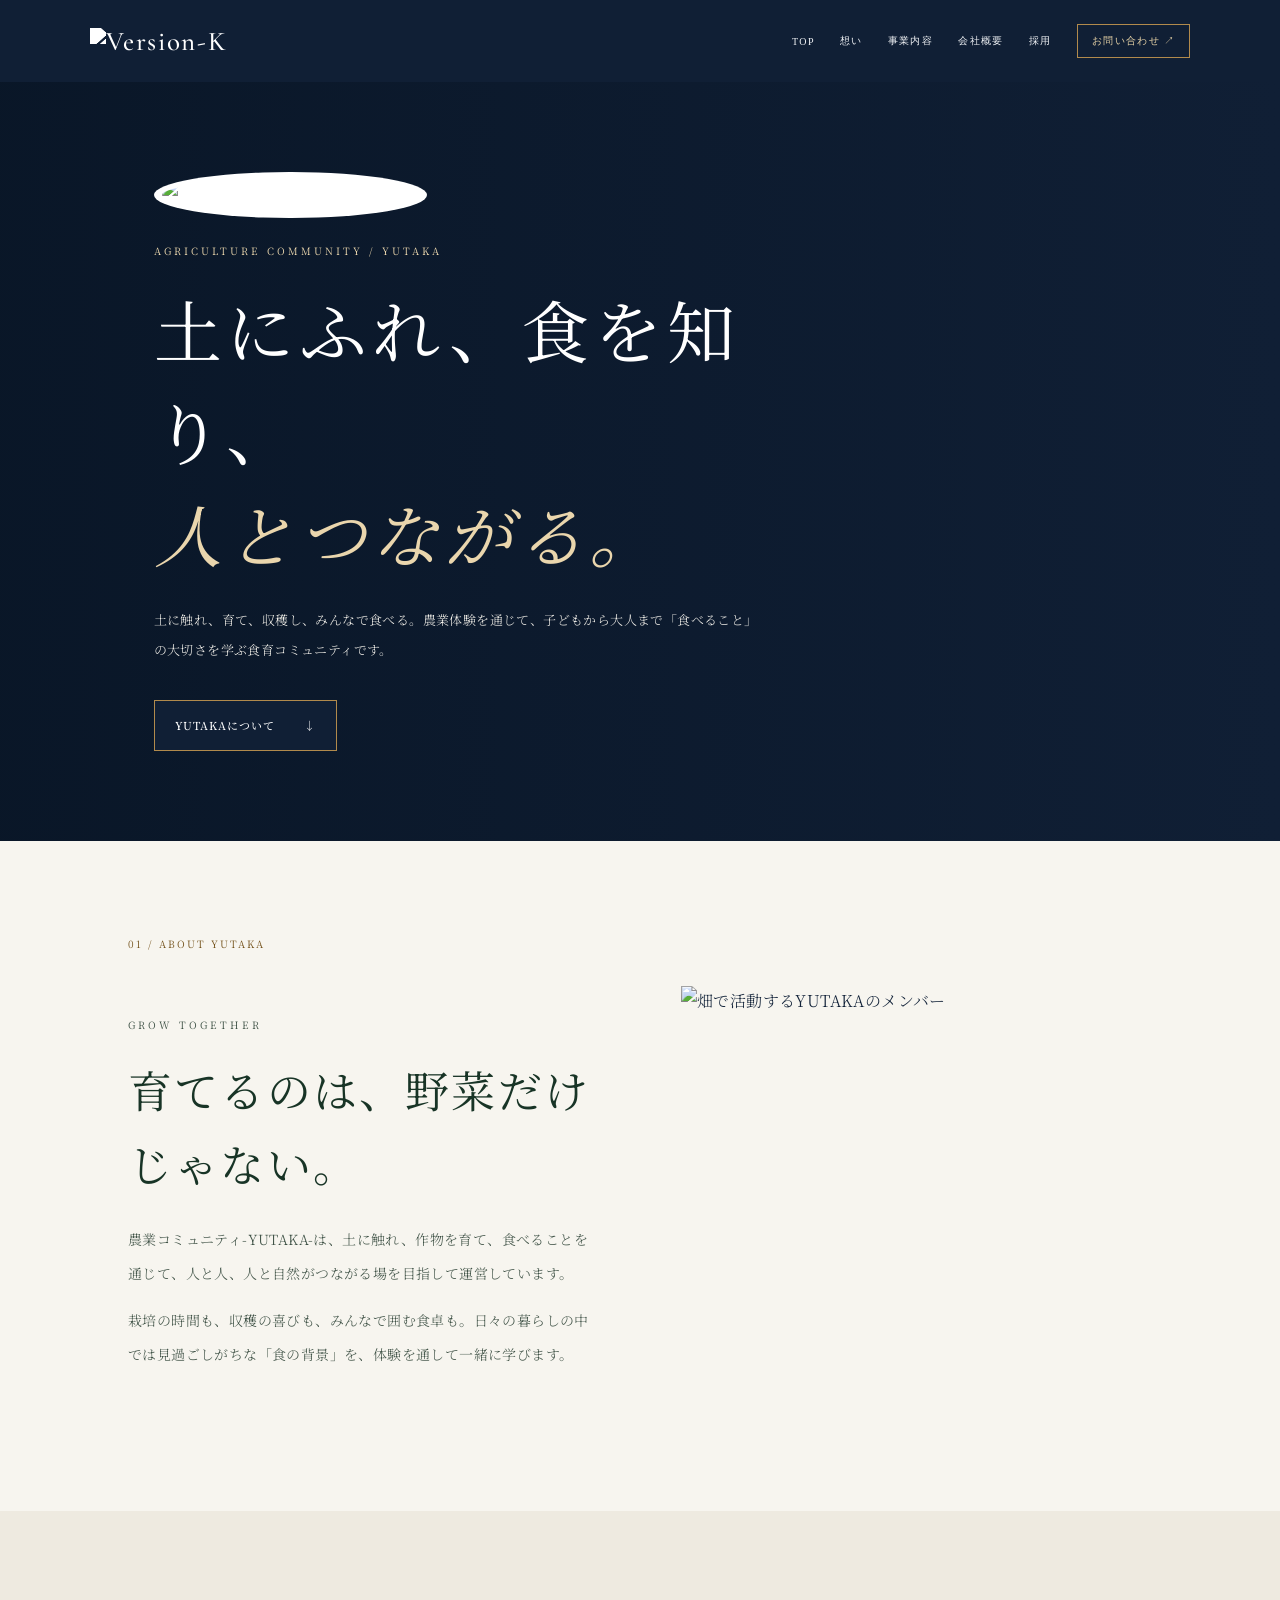
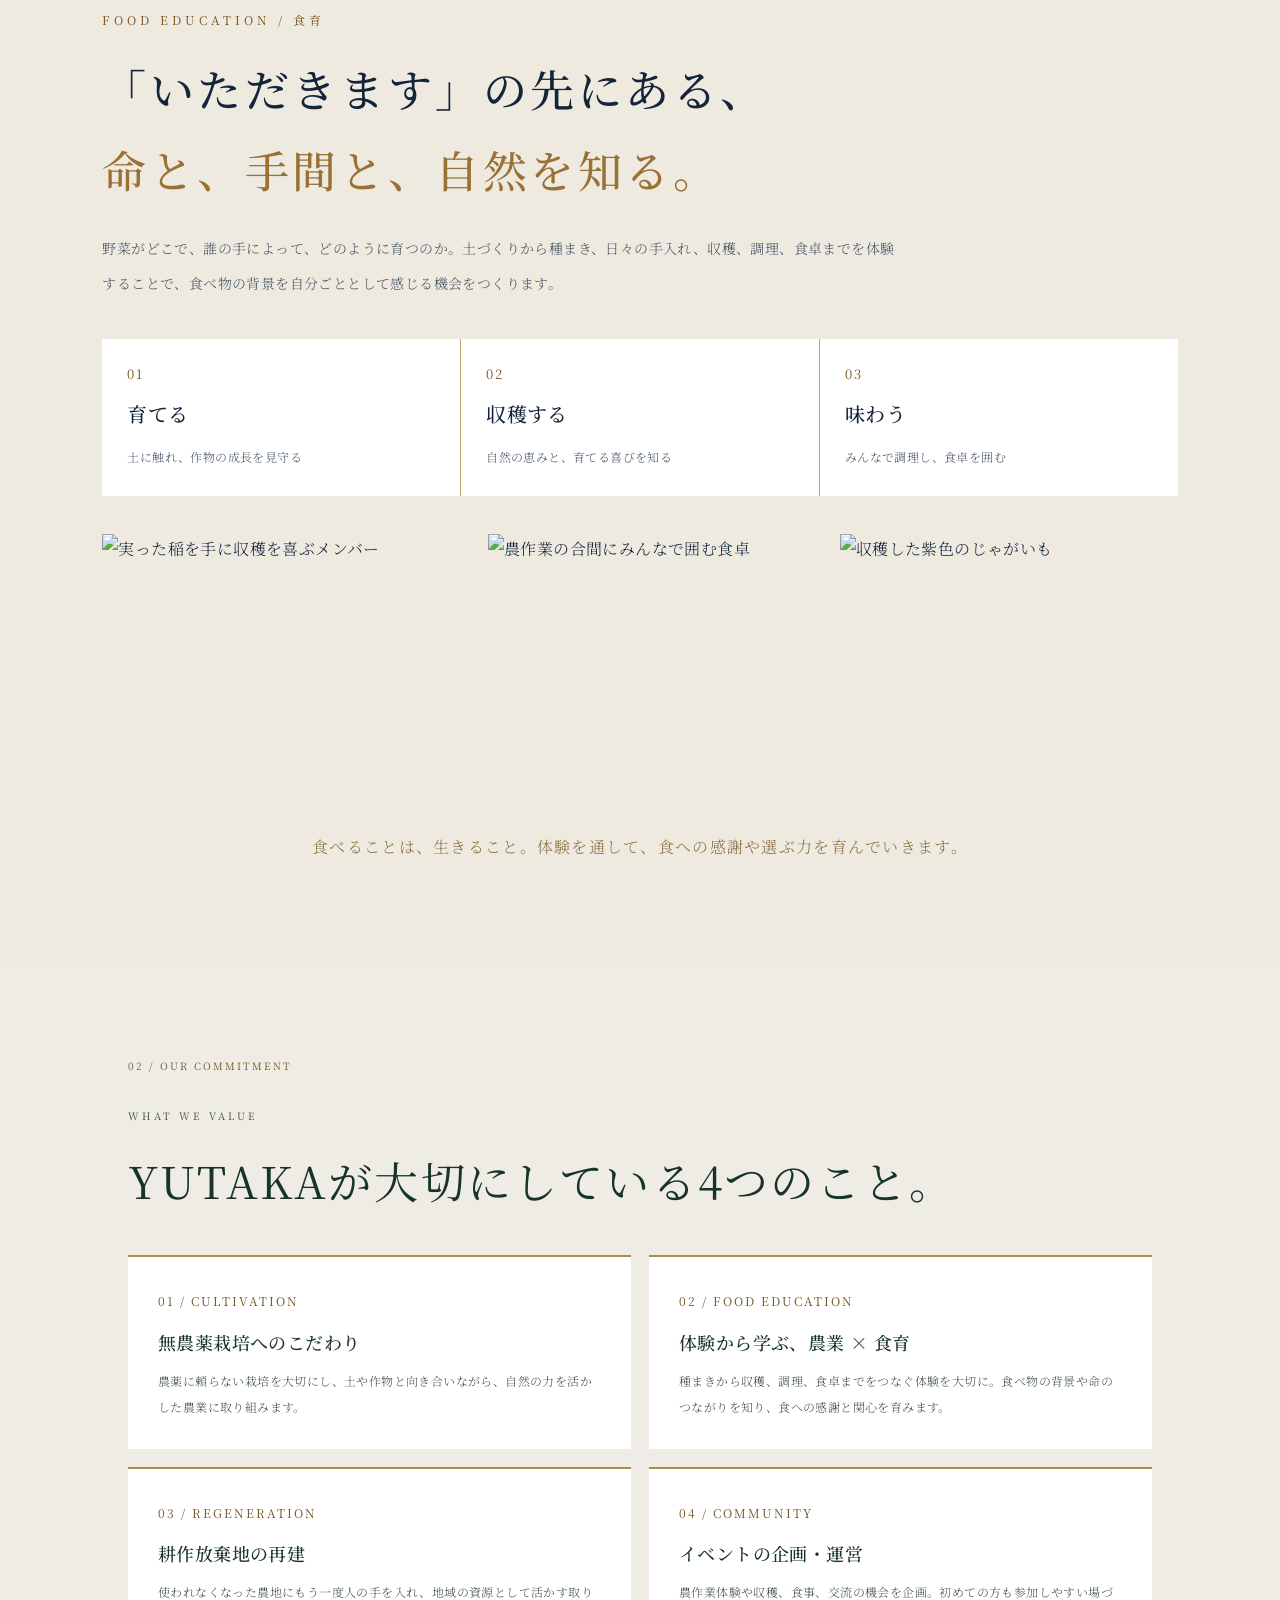
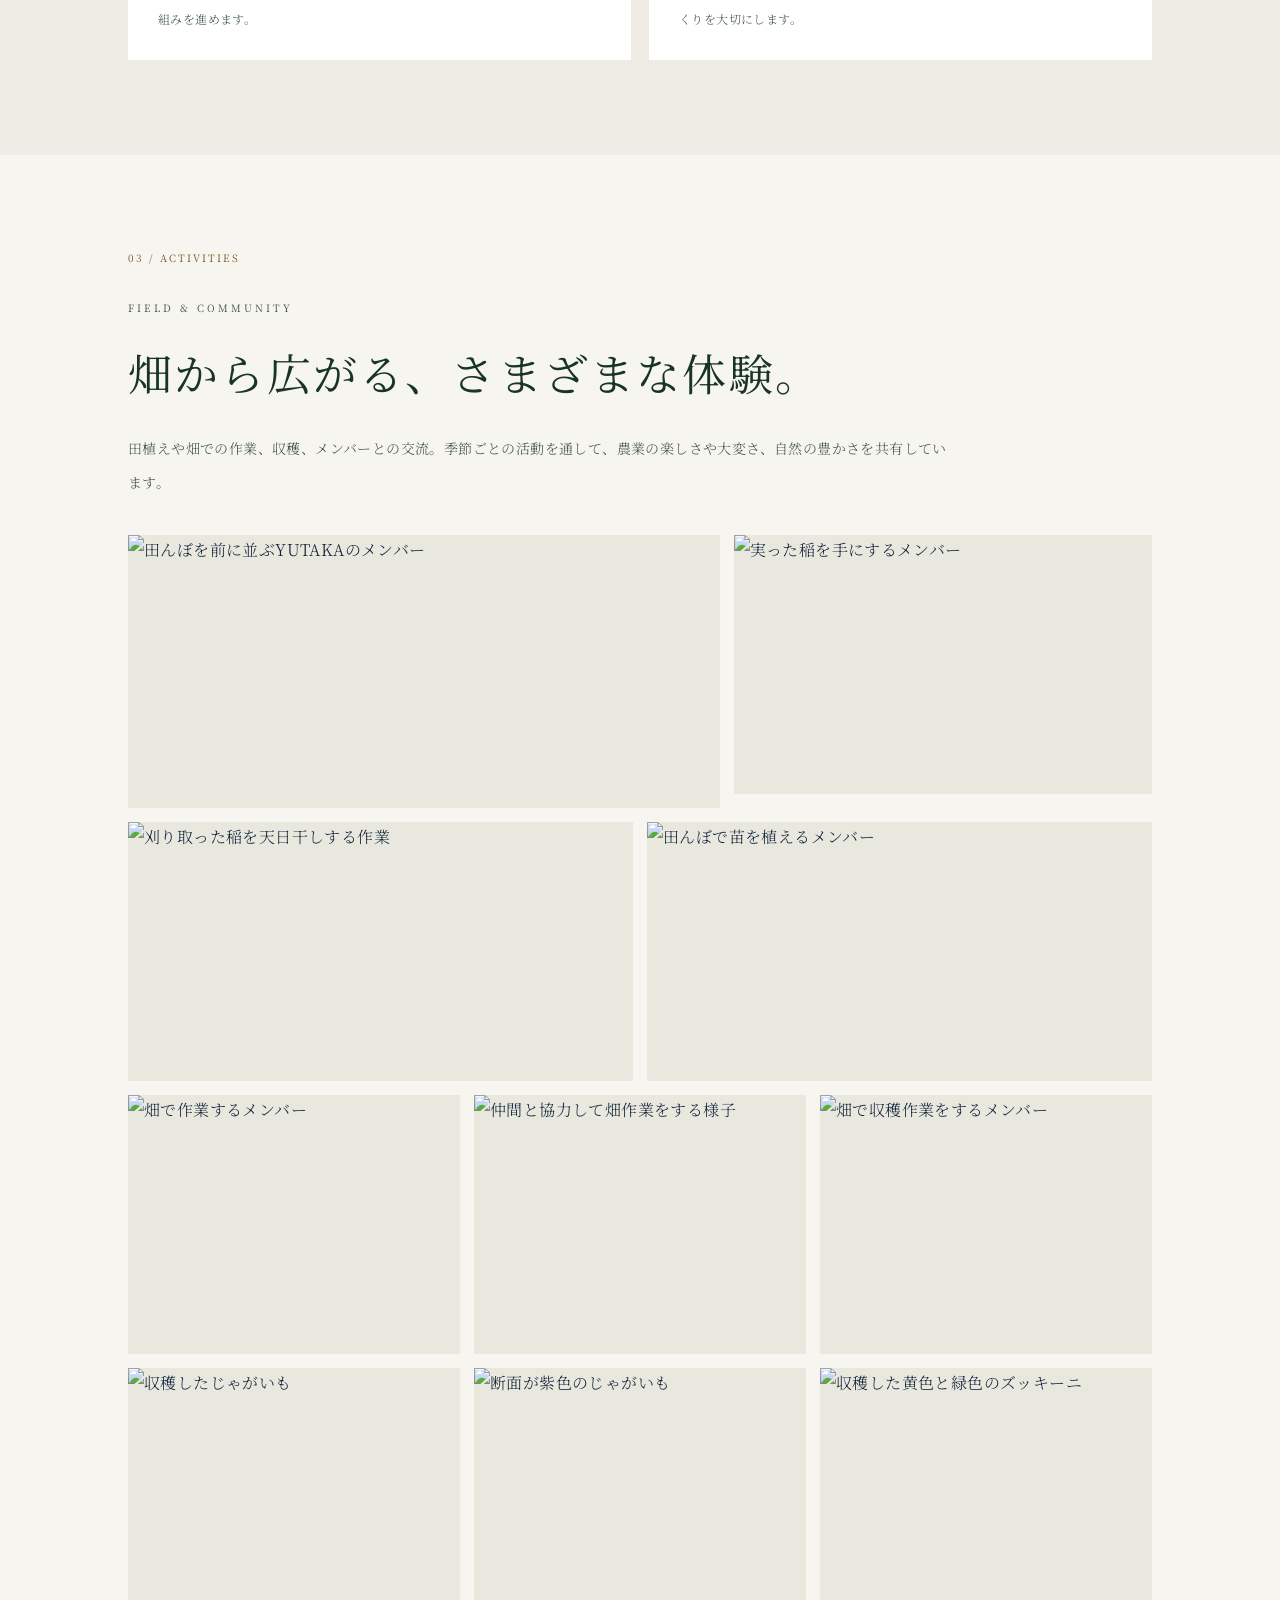
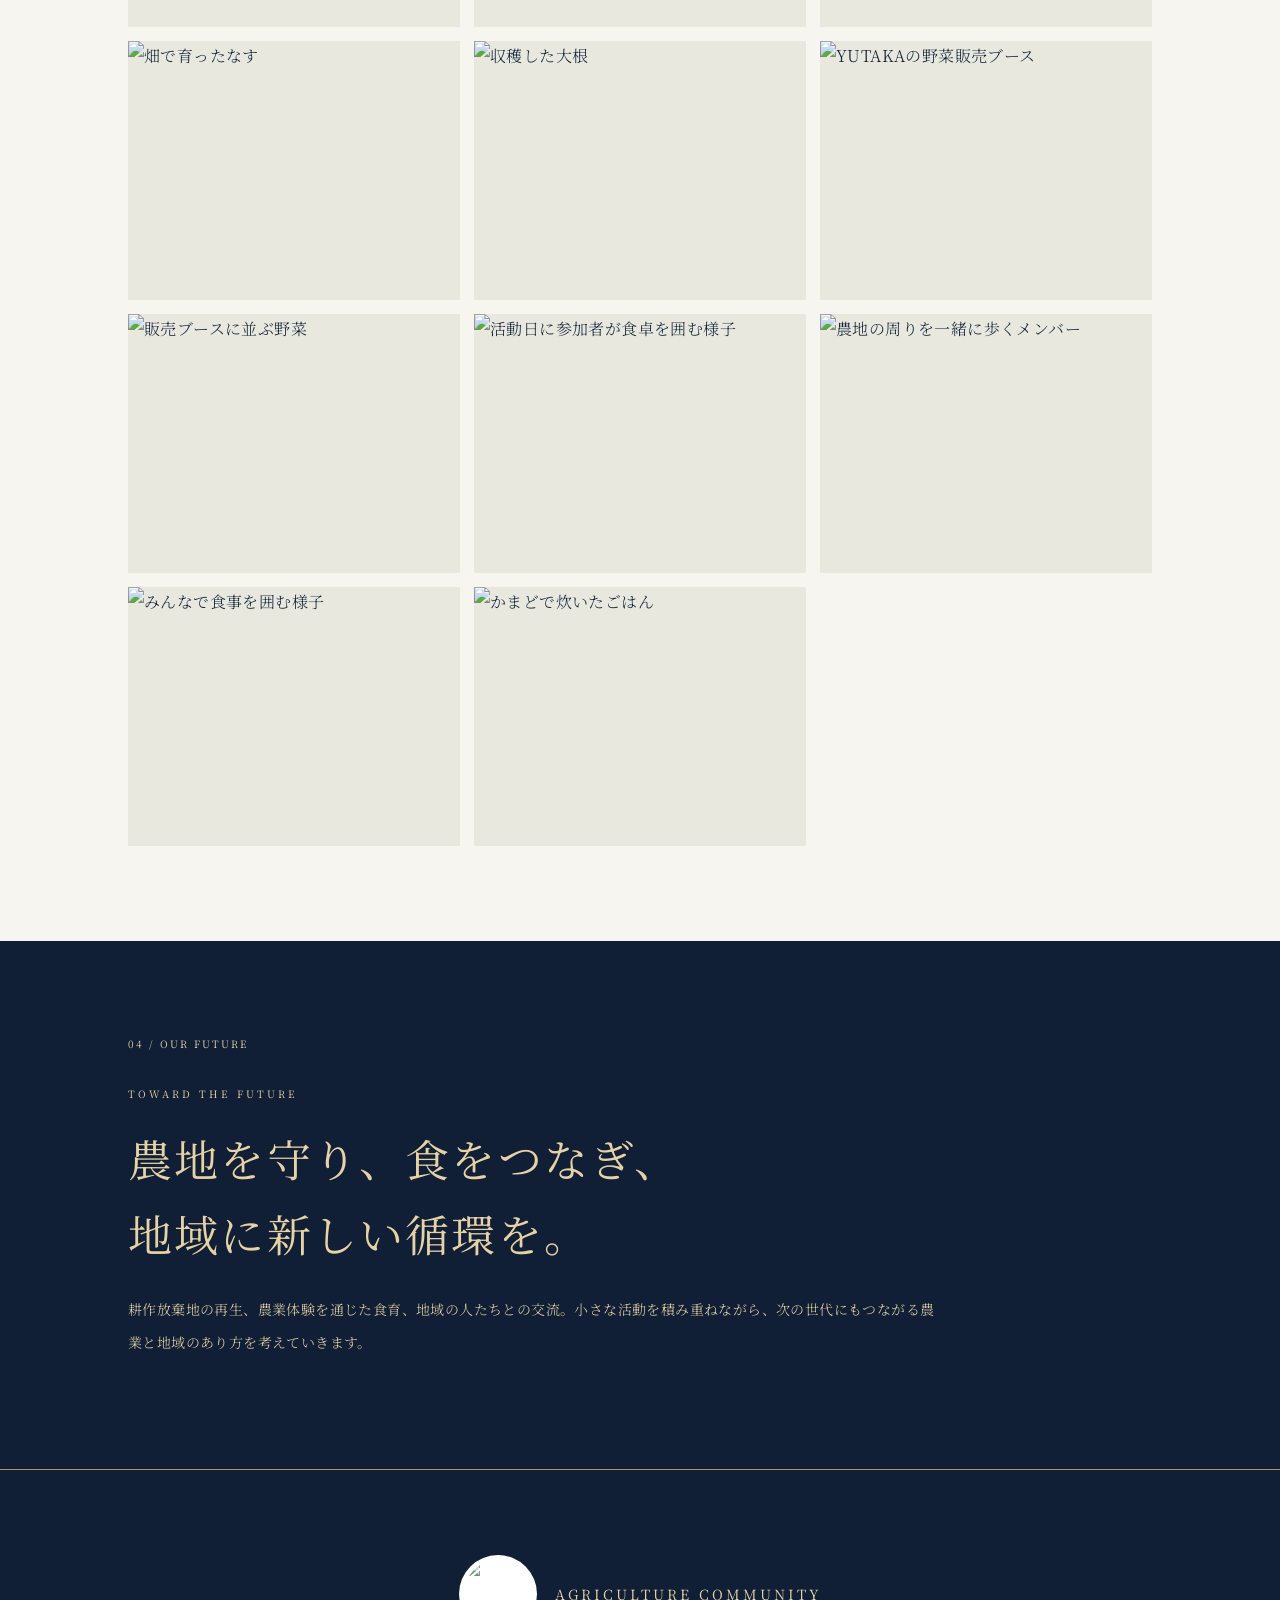
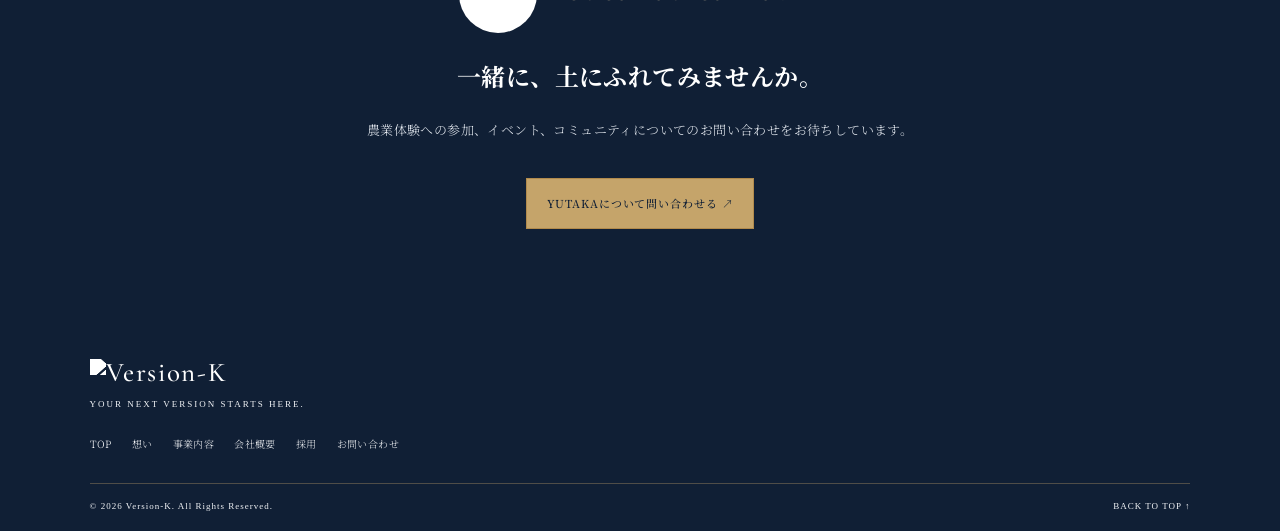
==== agriculture.html @ 2d613522 "Add files via upload" ====
<!doctype html>
<html lang="ja">
<head>
<meta charset="utf-8">
<meta name="viewport" content="width=device-width,initial-scale=1">
<meta name="description" content="農業コミュニティ-YUTAKA-。無農薬栽培を大切に、農業×食育、耕作放棄地の再建、体験・交流イベントの企画運営に取り組んでいます。">
<meta name="theme-color" content="#142b20">
<title>農業コミュニティ YUTAKA | Version-K</title>
<link rel="preconnect" href="https://fonts.googleapis.com">
<link rel="preconnect" href="https://fonts.gstatic.com" crossorigin>
<link href="https://fonts.googleapis.com/css2?family=Cormorant+Garamond:wght@400;500;600;700&family=Noto+Serif+JP:wght@300;400;500;600;700&display=swap" rel="stylesheet">
<link rel="stylesheet" href="style.css">
<style>
.yutaka-page{background:#f3f1e8;color:#203629}
.yutaka-page .hero{min-height:660px}
.yutaka-page .hero-bg{background-image:url('images/yutaka-hero-team.jpg');background-position:center 68%;opacity:.62}
.yutaka-page .hero:after{background:linear-gradient(90deg,rgba(12,35,25,.94),rgba(20,48,34,.28))}
.yutaka-page .hero-inner{max-width:820px}
.yutaka-mark{width:100px;height:100px;object-fit:contain;background:#fff;border-radius:50%;padding:8px;margin-bottom:25px}
.yutaka-page .eyebrow{color:#d2d9b5}
.yutaka-page .section-tag{color:#a18247}
.yutaka-page .section h2{color:#183426}
.yutaka-page .lead{color:#596b5d}
.yutaka-intro{display:grid;grid-template-columns:1fr 1fr;gap:8%;align-items:center}
.yutaka-intro img{width:100%;height:430px;object-fit:cover}
.yutaka-values{display:grid;grid-template-columns:repeat(2,1fr);gap:18px;margin-top:38px}
.yutaka-value{background:#e9ebdf;padding:28px 30px;border-top:2px solid #8a9a70}
.yutaka-value .num{font:12px "Playfair Display",serif;color:#87966f;letter-spacing:2px}
.yutaka-value h3{font-size:18px;font-weight:500;margin:9px 0}
.yutaka-value p{font-size:12px;color:#697466;line-height:2.2;margin:0}
.yutaka-gallery{display:grid;grid-template-columns:repeat(12,1fr);gap:14px;margin-top:36px}
.yutaka-gallery figure{margin:0;overflow:hidden;background:#e8e8df}
.yutaka-gallery img{width:100%;height:100%;min-height:220px;object-fit:cover;display:block;transition:transform .5s}
.yutaka-gallery figure:hover img{transform:scale(1.035)}
.yutaka-gallery figure:nth-child(1){grid-column:span 7;grid-row:span 2}
.yutaka-gallery figure:nth-child(2){grid-column:span 5}
.yutaka-gallery figure:nth-child(3),.yutaka-gallery figure:nth-child(4){grid-column:span 6}
.yutaka-gallery figure:nth-child(n+5){grid-column:span 4}
.yutaka-gallery figcaption{font-size:10px;padding:10px 12px;color:#657263}
.yutaka-cta{background:#142b20;color:#fff;text-align:center;padding:85px 8%}
.yutaka-cta h2{color:#fff}
.yutaka-cta p{color:#d1d8ca;font-size:13px}
.yutaka-cta .btn{background:#c5a46a;color:#142b20}
.yutaka-logo-line{display:flex;align-items:center;gap:18px;margin-bottom:20px}
.yutaka-logo-line img{width:78px;height:78px;object-fit:contain;background:#fff;border-radius:50%;padding:5px}
.yutaka-logo-line span{font:14px "Playfair Display",serif;letter-spacing:3px;color:#c5a46a}
@media(max-width:700px){
 .yutaka-page .hero{min-height:570px}
 .yutaka-mark{width:82px;height:82px}
 .yutaka-intro,.yutaka-values{grid-template-columns:1fr}
 .yutaka-intro img{height:290px}
 .yutaka-gallery{grid-template-columns:repeat(2,1fr)}
 .yutaka-gallery figure:nth-child(n){grid-column:span 1;grid-row:auto}
 .yutaka-gallery figure:first-child{grid-column:span 2}
 .yutaka-gallery img{min-height:170px}
}


/* YUTAKA food education feature */
.yutaka-food{background:#e8e6da;padding:100px 8%;color:#203629}
.yutaka-food-inner{max-width:1120px;margin:0 auto}
.yutaka-food .eyebrow{font:12px "Playfair Display",serif;letter-spacing:4px;color:#b18a4c}
.yutaka-food h2{font-family:"Noto Serif JP",serif;font-weight:500;font-size:clamp(27px,4vw,44px);line-height:1.85;letter-spacing:.08em;color:#1b3325;margin:20px 0}
.yutaka-food h2 em{font-style:normal;color:#c5a46a}
.yutaka-food-inner>p:not(.eyebrow):not(.yutaka-food-note){max-width:800px;font-size:14px;line-height:2.5;color:#58675a}
.yutaka-food-steps{display:grid;grid-template-columns:repeat(3,1fr);gap:1px;background:#c9bd9e;margin:38px 0}
.yutaka-food-steps>div{background:#f5f3e9;padding:25px}
.yutaka-food-steps b{display:block;font:13px "Playfair Display",serif;color:#a18247;letter-spacing:2px;margin-bottom:12px}
.yutaka-food-steps strong{display:block;font-family:"Noto Serif JP",serif;font-size:20px;font-weight:500;color:#21392b;margin-bottom:8px}
.yutaka-food-steps span{font-size:12px;line-height:2;color:#687468}
.yutaka-food-photos{display:grid;grid-template-columns:1.1fr 1fr 1fr;gap:14px;margin-top:28px}
.yutaka-food-photos img{width:100%;height:270px;object-fit:cover}
.yutaka-food-note{text-align:center;color:#8a713f;font-family:"Noto Serif JP",serif;font-size:16px;letter-spacing:.08em;margin:28px 0 0}
@media(max-width:700px){
 .yutaka-food{padding:70px 6%}
 .yutaka-food-steps{grid-template-columns:1fr}
 .yutaka-food-photos{grid-template-columns:1fr 1fr}
 .yutaka-food-photos img{height:190px}
 .yutaka-food-photos img:first-child{grid-column:span 2;height:230px}
}


.yutaka-page,.yutaka-page *{font-family:'Noto Serif JP',serif!important}
.yutaka-page .eyebrow,.yutaka-page .yutaka-logo-line span{color:#d8bd83!important}
.yutaka-page .section-tag,.yutaka-page .yutaka-food .eyebrow{color:#a98243!important}
.yutaka-page .yutaka-cta{background:#142b20!important;border-top:1px solid #b89558}
.yutaka-page .yutaka-cta .btn{background:#c5a46a!important;color:#142b20!important}
.yutaka-page .yutaka-value{border-top-color:#b89558!important}

/* Version-K unified navy & gold palette / readable agriculture content */
.yutaka-page{background:#f7f5ef!important;color:#14243a!important}
.yutaka-page .hero:after{background:linear-gradient(90deg,rgba(9,22,39,.94),rgba(16,31,53,.40))!important}
.yutaka-page .eyebrow{color:#e6d2a6!important}
.yutaka-page .section-tag,.yutaka-page .yutaka-food .eyebrow{color:#76551f!important}
.yutaka-page .section h2,.yutaka-page .yutaka-food h2{color:#14243a!important}
.yutaka-page .lead,.yutaka-page .section p,.yutaka-page .section li,
.yutaka-page .yutaka-value p,.yutaka-page .yutaka-food-inner>p:not(.eyebrow):not(.yutaka-food-note),
.yutaka-page .yutaka-food-steps span,.yutaka-page .yutaka-gallery figcaption{color:#465468!important}
.yutaka-page .yutaka-value{background:#fff!important;border-top:2px solid #b18a4c!important}
.yutaka-page .yutaka-value h3,.yutaka-page .yutaka-food-steps strong{color:#14243a!important}
.yutaka-page .yutaka-value .num,.yutaka-page .yutaka-food-steps b{color:#76551f!important}
.yutaka-page .yutaka-food{background:#eeeae0!important;color:#14243a!important}
.yutaka-page .yutaka-food-steps{background:#c5a46a!important}
.yutaka-page .yutaka-food-steps>div{background:#fff!important}
.yutaka-page .yutaka-food h2 em{color:#9a7135!important}
.yutaka-page .yutaka-cta{background:#101f35!important;color:#fff!important}
.yutaka-page .yutaka-cta h2{color:#fff!important}
.yutaka-page .yutaka-cta p{color:#e3e8ef!important}
.yutaka-page .yutaka-cta .btn{background:#c5a46a!important;color:#101f35!important}
.yutaka-page .yutaka-logo-line span{color:#e6d2a6!important}


/* Agriculture page: requested OUR FUTURE copy in gold */
.yutaka-page .future-gold-section,
.yutaka-page .future-gold-section .section-tag,
.yutaka-page .future-gold-section .eyebrow,
.yutaka-page .future-gold-section h2,
.yutaka-page .future-gold-section .lead{
  color:#e6d2a6!important;
}
.yutaka-page .future-gold-section{
  background:#101f35!important;
}


/* FINAL OVERRIDE: all copy in the OUR FUTURE panel must be gold */
body .yutaka-page main section.future-gold-section .section-tag,
body .yutaka-page main section.future-gold-section p.eyebrow,
body .yutaka-page main section.future-gold-section h2,
body .yutaka-page main section.future-gold-section p.lead{
  color:#E6D2A6!important;
  -webkit-text-fill-color:#E6D2A6!important;
  opacity:1!important;
}
body .yutaka-page main section.future-gold-section{
  background-color:#101F35!important;
}


.future-gold-section .eyebrow,
.future-gold-section h2,
.future-gold-section .lead{
 color:#E6D2A6!important;
 -webkit-text-fill-color:#E6D2A6!important;
 opacity:1!important;
}
\n</style>
</head>
<body>
<header class="header">
<a class="logo" href="index.html" aria-label="Version-K ホーム"><img src="images/version-k-main-logo.png" alt="Version-K"></a>
<button class="menu-btn" aria-label="メニュー" aria-expanded="false"><i></i><i></i></button>
<nav class="nav">
<a href="index.html">TOP</a><a href="thought.html">想い</a><a href="index.html#business">事業内容</a>
<a href="company.html">会社概要</a><a href="recruit.html">採用</a><a class="nav-cta" href="contact.html">お問い合わせ ↗</a>
</nav>
</header>
<main class="yutaka-page">
<section class="hero">
<div class="hero-bg"></div>
<div class="hero-inner">
<img class="yutaka-mark" src="images/yutaka-logo.png" alt="農業コミュニティ YUTAKA ロゴ">
<p class="eyebrow">AGRICULTURE COMMUNITY / YUTAKA</p>
<h1>土にふれ、食を知り、<br><em>人とつながる。</em></h1>
<p class="hero-copy">土に触れ、育て、収穫し、みんなで食べる。農業体験を通じて、子どもから大人まで「食べること」の大切さを学ぶ食育コミュニティです。</p>
<a class="btn btn-light" href="#about">YUTAKAについて <span>↓</span></a>
</div>
</section>

<section class="section" id="about">
<div class="section-tag">01 / ABOUT YUTAKA</div>
<div class="yutaka-intro">
<div>
<p class="eyebrow dark">GROW TOGETHER</p>
<h2>育てるのは、野菜だけじゃない。</h2>
<p class="lead">農業コミュニティ-YUTAKA-は、土に触れ、作物を育て、食べることを通じて、人と人、人と自然がつながる場を目指して運営しています。</p>
<p class="lead">栽培の時間も、収穫の喜びも、みんなで囲む食卓も。日々の暮らしの中では見過ごしがちな「食の背景」を、体験を通して一緒に学びます。</p>
</div>
<img src="images/yutaka-founder-field.jpg" alt="畑で活動するYUTAKAのメンバー">
</div>
</section>

<section class="yutaka-food">
<div class="yutaka-food-inner">
<p class="eyebrow">FOOD EDUCATION / 食育</p>
<h2>「いただきます」の先にある、<br><em>命と、手間と、自然を知る。</em></h2>
<p>野菜がどこで、誰の手によって、どのように育つのか。土づくりから種まき、日々の手入れ、収穫、調理、食卓までを体験することで、食べ物の背景を自分ごととして感じる機会をつくります。</p>
<div class="yutaka-food-steps">
<div><b>01</b><strong>育てる</strong><span>土に触れ、作物の成長を見守る</span></div>
<div><b>02</b><strong>収穫する</strong><span>自然の恵みと、育てる喜びを知る</span></div>
<div><b>03</b><strong>味わう</strong><span>みんなで調理し、食卓を囲む</span></div>
</div>
<div class="yutaka-food-photos">
<img src="images/yutaka-rice-harvest.jpg" alt="実った稲を手に収穫を喜ぶメンバー">
<img src="images/yutaka-community-lunch.jpg" alt="農作業の合間にみんなで囲む食卓">
<img src="images/yutaka-purple-potato.jpg" alt="収穫した紫色のじゃがいも">
</div>
<p class="yutaka-food-note">食べることは、生きること。体験を通して、食への感謝や選ぶ力を育んでいきます。</p>
</div>
</section>

<section class="section soft">
<div class="section-tag">02 / OUR COMMITMENT</div>
<p class="eyebrow dark">WHAT WE VALUE</p>
<h2>YUTAKAが大切にしている4つのこと。</h2>
<div class="yutaka-values">
<article class="yutaka-value"><span class="num">01 / CULTIVATION</span><h3>無農薬栽培へのこだわり</h3><p>農薬に頼らない栽培を大切にし、土や作物と向き合いながら、自然の力を活かした農業に取り組みます。</p></article>
<article class="yutaka-value"><span class="num">02 / FOOD EDUCATION</span><h3>体験から学ぶ、農業 × 食育</h3><p>種まきから収穫、調理、食卓までをつなぐ体験を大切に。食べ物の背景や命のつながりを知り、食への感謝と関心を育みます。</p></article>
<article class="yutaka-value"><span class="num">03 / REGENERATION</span><h3>耕作放棄地の再建</h3><p>使われなくなった農地にもう一度人の手を入れ、地域の資源として活かす取り組みを進めます。</p></article>
<article class="yutaka-value"><span class="num">04 / COMMUNITY</span><h3>イベントの企画・運営</h3><p>農作業体験や収穫、食事、交流の機会を企画。初めての方も参加しやすい場づくりを大切にします。</p></article>
</div>
</section>

<section class="section">
<div class="section-tag">03 / ACTIVITIES</div>
<p class="eyebrow dark">FIELD & COMMUNITY</p>
<h2>畑から広がる、さまざまな体験。</h2>
<p class="lead">田植えや畑での作業、収穫、メンバーとの交流。季節ごとの活動を通して、農業の楽しさや大変さ、自然の豊かさを共有しています。</p>
<div class="yutaka-gallery">
<figure><img src="images/yutaka-hero-team.jpg" alt="田んぼを前に並ぶYUTAKAのメンバー"><figcaption>仲間とともに、田んぼに向き合う</figcaption></figure>
<figure><img src="images/yutaka-rice-harvest.jpg" alt="実った稲を手にするメンバー"><figcaption>実りの季節、みんなで迎える収穫</figcaption></figure>
<figure><img src="images/yutaka-rice-drying.jpg" alt="刈り取った稲を天日干しする作業"><figcaption>刈り取った稲を天日で乾かす</figcaption></figure>
<figure><img src="images/yutaka-rice-planting-wide.jpg" alt="田んぼで苗を植えるメンバー"><figcaption>泥に触れながら学ぶ田植え体験</figcaption></figure>
<figure><img src="images/yutaka-fieldwork-women.jpg" alt="畑で作業するメンバー"><figcaption>畑で土と作物に向き合う</figcaption></figure>
<figure><img src="images/yutaka-fieldwork-team-close.jpg" alt="仲間と協力して畑作業をする様子"><figcaption>仲間と協力して育てる時間</figcaption></figure>
<figure><img src="images/yutaka-harvest-closeup.jpg" alt="畑で収穫作業をするメンバー"><figcaption>手を動かし、自然の恵みを感じる</figcaption></figure>
<figure><img src="images/yutaka-potato-harvest.jpg" alt="収穫したじゃがいも"><figcaption>土の中から収穫する喜び</figcaption></figure>
<figure><img src="images/yutaka-purple-potato.jpg" alt="断面が紫色のじゃがいも"><figcaption>色や形もさまざまな作物との出会い</figcaption></figure>
<figure><img src="images/yutaka-yellow-zucchini.jpg" alt="収穫した黄色と緑色のズッキーニ"><figcaption>畑で育った季節の野菜</figcaption></figure>
<figure><img src="images/yutaka-eggplant.jpg" alt="畑で育ったなす"><figcaption>季節の野菜を育てる</figcaption></figure>
<figure><img src="images/yutaka-daikon.jpg" alt="収穫した大根"><figcaption>自然の恵みを感じる収穫</figcaption></figure>
<figure><img src="images/yutaka-market-booth.jpg" alt="YUTAKAの野菜販売ブース"><figcaption>育てた野菜を地域の食卓へ</figcaption></figure>
<figure><img src="images/yutaka-market-vegetables.jpg" alt="販売ブースに並ぶ野菜"><figcaption>地域の人とつながる販売活動</figcaption></figure>
<figure><img src="images/yutaka-community-lunch.jpg" alt="活動日に参加者が食卓を囲む様子"><figcaption>一緒に食卓を囲み、食を楽しむ</figcaption></figure>
<figure><img src="images/yutaka-community-walk-new.jpg" alt="農地の周りを一緒に歩くメンバー"><figcaption>世代を越えてつながるコミュニティ</figcaption></figure>
<figure><img src="images/yutaka-community-meal.jpg" alt="みんなで食事を囲む様子"><figcaption>一緒に作り、一緒に食べる</figcaption></figure>
<figure><img src="images/yutaka-cooked-rice.jpg" alt="かまどで炊いたごはん"><figcaption>自分たちで育てたお米を味わう</figcaption></figure>
</div>
</section>

<section class="section dark-section future-gold-section">
<div class="section-tag">04 / OUR FUTURE</div>
<p class="eyebrow" style="color:#E6D2A6!important;-webkit-text-fill-color:#E6D2A6!important;">TOWARD THE FUTURE</p>
<h2 style="color:#E6D2A6!important;-webkit-text-fill-color:#E6D2A6!important;">農地を守り、食をつなぎ、<br>地域に新しい循環を。</h2>
<p class="lead" style="color:#E6D2A6!important;-webkit-text-fill-color:#E6D2A6!important;">耕作放棄地の再生、農業体験を通じた食育、地域の人たちとの交流。小さな活動を積み重ねながら、次の世代にもつながる農業と地域のあり方を考えていきます。</p>
</section>

<section class="yutaka-cta">
<div class="yutaka-logo-line" style="justify-content:center"><img src="images/yutaka-logo.png" alt="YUTAKAロゴ"><span>AGRICULTURE COMMUNITY</span></div>
<h2>一緒に、土にふれてみませんか。</h2>
<p>農業体験への参加、イベント、コミュニティについてのお問い合わせをお待ちしています。</p>
<a class="btn" href="contact.html?subject=YUTAKAへのお問い合わせ">YUTAKAについて問い合わせる ↗</a>
</section>
</main>
<footer class="footer">
<a class="logo" href="index.html" aria-label="Version-K ホーム"><img src="images/version-k-main-logo.png" alt="Version-K"></a><p>YOUR NEXT VERSION STARTS HERE.</p>
<nav class="footer-nav"><a href="index.html">TOP</a><a href="thought.html">想い</a><a href="index.html#business">事業内容</a><a href="company.html">会社概要</a><a href="recruit.html">採用</a><a href="contact.html">お問い合わせ</a></nav>
<div class="footer-bottom"><span>© <span id="year"></span> Version-K. All Rights Reserved.</span><a href="#">BACK TO TOP ↑</a></div>
</footer>
<script src="script.js"></script>
</body></html>
---- style.css ----
*{box-sizing:border-box}html{scroll-behavior:smooth;scroll-padding-top:85px}body{margin:0;background:#f7f6f1;color:#28312b;font-family:"Noto Sans JP",sans-serif;font-weight:300;line-height:1.9}a{color:inherit;text-decoration:none}.header{height:82px;padding:0 7%;display:flex;align-items:center;justify-content:space-between;background:#202923;position:sticky;top:0;z-index:50}.logo{font:500 27px "Playfair Display",serif;letter-spacing:.5px;color:#f5f3ec}.logo span{color:#aab28d}.nav{display:flex;align-items:center;gap:25px;font:10px "Playfair Display",serif;letter-spacing:1.4px;color:#e8e8df}.nav a:hover{color:#b7c09d}.nav-cta{border:1px solid #687267;padding:9px 14px}.menu-btn{display:none}.hero{min-height:590px;position:relative;display:flex;align-items:center;color:#fff;background:#202923;overflow:hidden}.hero-bg{position:absolute;inset:0;background-position:center;background-size:cover;opacity:.58}.hero:after{content:"";position:absolute;inset:0;background:linear-gradient(90deg,rgba(20,29,24,.88),rgba(20,29,24,.28))}.hero-inner{position:relative;z-index:1;margin-left:12%;max-width:760px;padding:90px 7% 90px 0}.eyebrow{font:10px "Playfair Display",serif;letter-spacing:3px;color:#b4bd9b;margin:0 0 20px}.hero h1{font-size:clamp(38px,5.5vw,68px);line-height:1.5;font-weight:400;letter-spacing:.07em;margin:0}.hero h1 em{font-family:"Playfair Display",serif;font-weight:400}.hero-copy{font-size:13px;line-height:2.3;color:#e0e2d9;max-width:600px}.btn{display:inline-flex;align-items:center;gap:30px;padding:14px 20px;font-size:11px;letter-spacing:.08em;font-weight:500;margin-top:22px;transition:.2s}.btn-light{background:#f3f1e9;color:#26332b}.btn-dark{background:#26332b;color:#fff}.btn-outline{border:1px solid #aab39f;color:#fff}.section{padding:95px 10%}.section-tag{font:10px "Playfair Display",serif;letter-spacing:2px;color:#879078;margin-bottom:35px}.eyebrow.dark{color:#7e876e}.section h2{font-size:clamp(29px,4vw,44px);font-weight:400;line-height:1.7;letter-spacing:.05em;margin:0 0 22px}.lead{font-size:14px;color:#667067;line-height:2.4;max-width:820px}.tiles{display:grid;grid-template-columns:repeat(3,1fr);gap:16px;margin-top:38px}.tile{background:#eeeee7;transition:.25s}.tile:hover{transform:translateY(-4px)}.tile img,.tile .tile-photo{width:100%;height:190px;object-fit:cover;display:block}.tile-body{padding:20px 22px 23px}.tile small{font:10px "Playfair Display",serif;letter-spacing:1.5px;color:#8a927d}.tile h3{font-size:17px;font-weight:500;margin:7px 0}.tile p{font-size:11px;color:#70786e;line-height:2}.tile-link{display:inline-block;font-size:11px;border-bottom:1px solid #aeb4a3;padding-bottom:5px;margin-top:10px}.split{display:grid;grid-template-columns:1fr 1fr;gap:8%;align-items:center}.split img{width:100%;max-height:540px;object-fit:cover}.soft{background:#eeeee7}.dark-section{background:#202923;color:#fff}.dark-section .lead{color:#c9cec4}.points{display:grid;grid-template-columns:repeat(3,1fr);gap:25px;margin-top:35px}.point{border-top:1px solid #cdd0c4;padding-top:18px}.point b{font:12px "Playfair Display",serif;color:#929b80}.point h3{font-size:15px;font-weight:500;margin:10px 0}.point p{font-size:11px;color:#727b71}.dark-section .point{border-color:#59635a}.dark-section .point p{color:#c4cabe}.cta{background:#e9e7dd;text-align:center;padding:75px 8%}.cta p{font-size:12px;color:#727a70}.footer{background:#202923;color:#eae9e0;padding:45px 7% 20px}.footer>p{font:9px "Playfair Display",serif;color:#aab28d;letter-spacing:2px}.footer-nav{display:flex;gap:20px;flex-wrap:wrap;font-size:10px;color:#d0d4ca;margin-top:25px}.footer-bottom{border-top:1px solid #485149;margin-top:30px;padding-top:17px;display:flex;justify-content:space-between;font:9px "Playfair Display",serif;letter-spacing:1px;color:#c1c7bb}.note{font-size:10px;color:#858b80;margin-top:24px}.gallery{display:grid;grid-template-columns:repeat(3,1fr);gap:12px;margin-top:30px}.gallery img{width:100%;height:260px;object-fit:cover}.contact-panel{max-width:760px;margin:auto;text-align:center}.contact-panel form{display:grid;gap:14px;text-align:left;margin-top:30px}.contact-panel label{font-size:12px}.contact-panel input,.contact-panel textarea,.contact-panel select{width:100%;padding:13px;border:1px solid #d5d7cd;background:#fff;font:13px inherit}.contact-panel textarea{min-height:140px}.contact-panel button{border:0;cursor:pointer;justify-self:center}.job{background:#fff;padding:25px;margin:15px 0}.job h3{margin:0 0 10px;font-weight:500}.job p{font-size:12px;color:#687067}
@media(max-width:900px){.nav{gap:14px}.nav a{font-size:9px}.tiles{grid-template-columns:repeat(2,1fr)}}
@media(max-width:700px){.header{height:70px;padding:0 6%}.menu-btn{display:flex;flex-direction:column;gap:6px;border:0;background:none;padding:10px}.menu-btn i{display:block;width:24px;height:1px;background:#f2f0e7}.nav{display:none;position:absolute;top:70px;left:0;right:0;background:#202923;padding:22px 7%;flex-direction:column;align-items:flex-start;gap:18px}.nav.open{display:flex}.hero{min-height:530px}.hero-inner{margin-left:8%;padding:70px 8% 70px 0}.section{padding:68px 7%}.tiles,.points,.split{grid-template-columns:1fr}.tile img,.tile .tile-photo{height:220px}.gallery{grid-template-columns:1fr 1fr}.gallery img{height:190px}.footer-bottom{flex-direction:column;gap:8px}.section h2{font-size:30px}}

/* VERSION-K unified luxury identity: Navy x Gold */
:root{--vk-navy:#101f35;--vk-navy-2:#1b2d47;--vk-gold:#c5a46a;--vk-gold-light:#e6d2a6;--vk-paper:#f7f5ef;--vk-ink:#1d2b3d;--vk-muted:#697586}
html,body,button,input,textarea,select{font-family:'Noto Serif JP',serif!important}
body{background:var(--vk-paper)!important;color:var(--vk-ink)!important;letter-spacing:.025em}
.header,.nav,.nav.open,.footer{background:var(--vk-navy)!important}
.logo{font-family:'Cormorant Garamond',serif!important;color:#fff!important;letter-spacing:.06em}
.logo span,.eyebrow,.section-tag,.tile small,.point b,.footer>p{color:var(--vk-gold)!important}
.nav,.footer-nav,.footer-bottom{color:#e9e4d8!important}
.nav a:hover,.footer a:hover{color:var(--vk-gold-light)!important}
.nav-cta{border-color:var(--vk-gold)!important}
.hero{background:var(--vk-navy)!important}
.hero:after{background:linear-gradient(90deg,rgba(10,24,43,.93),rgba(16,31,53,.35))!important}
.hero h1,.section h2,.tile h3,.point h3{font-family:'Noto Serif JP',serif!important}
.hero h1 em{font-family:'Cormorant Garamond','Noto Serif JP',serif!important;color:var(--vk-gold-light)!important}
.hero .eyebrow,.hero .eyebrow.dark{color:var(--vk-gold-light)!important}
.btn-dark,.dark-section{background:var(--vk-navy)!important}
.btn-light{background:var(--vk-gold)!important;color:var(--vk-navy)!important}
.btn-outline{border-color:var(--vk-gold)!important;color:#fff!important}
.section-tag,.eyebrow.dark{color:#9c7a42!important}
.tile{background:#fff!important;border:1px solid rgba(197,164,106,.28)}
.tile small,.tile-link,.point b{color:#9c7a42!important}
.tile-link{border-color:var(--vk-gold)!important}
.soft,.cta{background:#eeece5!important}
.cta h2{color:var(--vk-navy)!important}
.cta .btn{background:var(--vk-navy)!important;color:#fff!important}
.dark-section .lead,.dark-section .point p{color:#d6dce4!important}
.point{border-color:rgba(197,164,106,.55)!important}
.footer-bottom{border-color:rgba(197,164,106,.35)!important}

/* Version-K contact form */
.contact-section{background:var(--vk-paper)}
.contact-panel{max-width:780px;margin:0 auto;text-align:center}
.contact-lead{margin:0 auto 34px!important}
.vk-form{display:grid;gap:20px;text-align:left;margin:36px auto 0;max-width:680px}
.form-row{display:grid;gap:8px}
.form-row>label,.field-label{font-size:13px;font-weight:500;color:var(--vk-navy)}
.required{display:inline-block;margin-left:7px;padding:2px 7px;background:#f4e9e4;color:#9b4d36;font-size:10px;font-weight:400}
.optional{display:inline-block;margin-left:7px;padding:2px 7px;background:#eceeea;color:#6d776c;font-size:10px;font-weight:400}
.vk-form input:not([type=checkbox]),.vk-form textarea{width:100%;padding:14px 15px;border:1px solid #d8d6ce;background:#fff;border-radius:2px;color:var(--vk-ink);font:13px 'Noto Serif JP',serif;outline:none;transition:border-color .2s,box-shadow .2s}
.vk-form input:focus,.vk-form textarea:focus{border-color:var(--vk-gold);box-shadow:0 0 0 3px rgba(197,164,106,.13)}
.vk-form textarea{min-height:170px;resize:vertical;line-height:1.9}
.vk-form input::placeholder,.vk-form textarea::placeholder{color:#a5a8a5}
.vk-multi{position:relative}
.vk-multi-trigger{width:100%;min-height:52px;padding:13px 16px;border:1px solid #d8d6ce;background:#fff;color:#737b83;text-align:left;display:flex;align-items:center;justify-content:space-between;gap:14px;cursor:pointer;font:13px 'Noto Serif JP',serif}
.vk-multi-trigger .has-selection{color:var(--vk-navy)}
.vk-chevron{width:9px;height:9px;border-right:1px solid var(--vk-gold);border-bottom:1px solid var(--vk-gold);transform:rotate(45deg);margin:-5px 4px 0 0;flex:none}
.vk-multi-trigger[aria-expanded=true] .vk-chevron{transform:rotate(225deg);margin-top:5px}
.vk-multi-options{position:absolute;z-index:20;top:calc(100% + 5px);left:0;right:0;max-height:330px;overflow:auto;padding:14px 17px;background:#fff;border:1px solid rgba(197,164,106,.65);box-shadow:0 12px 30px rgba(16,31,53,.13)}
.vk-multi-options[hidden]{display:none}
.multi-group-title{margin:3px 0 9px;color:#92713c;font-size:11px;font-weight:600;letter-spacing:.04em}
.multi-option{display:flex;align-items:center;gap:10px;padding:8px 2px;font-size:12px;color:var(--vk-ink);cursor:pointer}
.multi-option input,.privacy-agree input{width:16px;height:16px;accent-color:var(--vk-navy);flex:none}
.multi-divider{height:1px;background:#e7e3d9;margin:10px 0 13px}
.field-help{font-size:10px;color:#858b91}
.privacy-agree{padding:15px 16px;background:#eeece5;font-size:11px;color:#566171}
.privacy-agree label{display:flex;align-items:center;gap:10px;cursor:pointer}
.privacy-agree a{color:#8c6b36;text-decoration:underline;text-underline-offset:3px}
.hp-field{position:absolute!important;left:-9999px!important;width:1px!important;height:1px!important;overflow:hidden!important}
.vk-submit{justify-self:center;min-width:260px;display:flex;align-items:center;justify-content:space-between;gap:45px;padding:16px 22px;border:1px solid var(--vk-gold);background:var(--vk-navy);color:#fff;font:13px 'Noto Serif JP',serif;letter-spacing:.08em;cursor:pointer;transition:.2s}
.vk-submit:hover{background:#1b3555;transform:translateY(-2px)}
.vk-submit:disabled{opacity:.6;cursor:wait;transform:none}
.form-status{min-height:1.5em;margin:0;text-align:center;font-size:12px}
.form-status.is-error{color:#a34232}
.form-note{text-align:center;color:#7c8490;font-size:10px;margin:0}
.contact-success{max-width:600px;margin:35px auto 0;padding:40px 25px;background:#fff;border:1px solid rgba(197,164,106,.4)}
.contact-success[hidden]{display:none}
.success-mark{width:48px;height:48px;margin:0 auto 18px;border-radius:50%;display:grid;place-items:center;background:var(--vk-navy);color:var(--vk-gold-light);font-size:24px}
.contact-success h3{font-size:20px;font-weight:500;color:var(--vk-navy)}
.contact-success p{font-size:13px;color:#697586}
@media(max-width:700px){.vk-form{gap:17px}.vk-multi-options{max-height:280px}.vk-submit{width:100%;min-width:0}.contact-success{padding:30px 18px}}
.privacy-panel{text-align:left;max-width:820px}.privacy-panel>.lead{margin:0 auto 38px}.privacy-block{padding:23px 0;border-top:1px solid rgba(197,164,106,.38)}.privacy-block h2{font-size:18px;margin:0 0 10px;color:var(--vk-navy)}.privacy-block p{font-size:13px;line-height:2.1;color:#657184}.privacy-block a{color:#8c6b36;text-decoration:underline}.privacy-date{font-size:11px;color:#7c8490;text-align:right;margin-top:25px}

/* Main Version-K logo (updated 2026-11) */
.logo{display:inline-flex;align-items:center;line-height:1;}
.logo img{display:block;width:176px;max-width:42vw;height:auto;max-height:54px;object-fit:contain;filter:brightness(0) invert(1);}
.footer .logo img{max-height:58px;}
@media(max-width:600px){.logo img{width:145px;max-height:46px;}}

/* =========================================================
   VERSION-K ACCESSIBILITY / TEXT CONTRAST PATCH
   Light surfaces use deep navy text; dark surfaces use white.
   ========================================================= */
:root{--vk-text-strong:#14243a;--vk-text-body:#465468;--vk-text-muted:#59677a;--vk-gold-on-light:#76551f;--vk-gold-on-dark:#ead6ad}
body{color:var(--vk-text-strong)!important}
.section:not(.dark-section):not(.yutaka-cta):not(.clean-cta),.contact-section,.privacy-panel{color:var(--vk-text-strong)!important}
.section:not(.dark-section) p,.section:not(.dark-section) li,.section:not(.dark-section) dd,.section:not(.dark-section) small,.lead,.note,.job p{color:var(--vk-text-body)!important}
.section h2,.section h3,.section h4,.contact-panel h2,.privacy-block h2{color:var(--vk-text-strong)!important}
.section-tag,.eyebrow.dark,.tile small,.tile-link,.point b,.clean-page .section-tag,.clean-page .eyebrow.dark,.yutaka-page .section-tag,.yutaka-page .yutaka-food .eyebrow,.digital-kicker,.digital-card .num,.digital-card .sub,.digital-section .digital-quote em{color:var(--vk-gold-on-light)!important}
.tile p,.point p,.flow-step p,.digital-card p,.clean-value p,.clean-promise p,.clean-service p,.clean-gallery figcaption,.yutaka-value p,.yutaka-gallery figcaption,.yutaka-food-steps span,.privacy-block p,.privacy-date,.digital-note{color:#4d5b6d!important}
.tile h3,.point h3,.flow-step h3,.clean-value h3,.clean-promise h3,.clean-service h3,.digital-card h3,.yutaka-food-steps strong,.yutaka-food-steps h3{color:#14243a!important}
.tile,.clean-value,.clean-promise article,.clean-service,.flow-step,.digital-card,.job,.yutaka-value,.yutaka-food-steps>div{color:#14243a}
.dark-section,.digital-dark,.rakubure,.clean-quote,.clean-cta,.yutaka-cta,.philosophy,.promise,.gallery-section{color:#fff!important}
.dark-section p,.dark-section li,.dark-section .lead,.digital-dark p,.rakubure p,.clean-quote p,.clean-cta p,.yutaka-cta p,.philosophy p,.promise p{color:#e5eaf0!important}
.dark-section h2,.dark-section h3,.digital-dark h2,.digital-dark h3,.rakubure h3,.clean-quote h2,.clean-cta h2,.yutaka-cta h2,.philosophy h2,.promise h2,.gallery-section h2{color:#fff!important}
.dark-section .eyebrow,.digital-dark .digital-kicker,.rakubure .eyebrow,.clean-quote .en,.clean-cta .eyebrow,.yutaka-cta .eyebrow,.gallery-section .section-no{color:var(--vk-gold-on-dark)!important}
.yutaka-page{color:#203629!important}.yutaka-page .section:not(.yutaka-cta) h2,.yutaka-page .section:not(.yutaka-cta) h3{color:#183426!important}.yutaka-page .section:not(.yutaka-cta) p,.yutaka-page .section:not(.yutaka-cta) li,.yutaka-page .yutaka-value p,.yutaka-page .yutaka-food-steps span{color:#405347!important}.yutaka-page .section-tag,.yutaka-page .yutaka-food .eyebrow,.yutaka-page .yutaka-value .num,.yutaka-page .yutaka-food-steps b{color:#76551f!important}
.clean-page .section:not(.clean-quote):not(.clean-cta) p,.clean-page .section:not(.clean-quote):not(.clean-cta) li{color:#465468!important}.clean-page .clean-value p,.clean-page .clean-promise p,.clean-page .clean-service p,.clean-page .clean-gallery figcaption{color:#4b596b!important}
.suit-page .intro-copy p,.suit-page .feature p,.suit-page .flow-card p,.suit-page .suit-note{color:#555b61!important}.suit-page .section-no,.suit-page .section-head h2 small,.suit-page .intro-copy .kicker,.suit-page .feature b,.suit-page .flow-card span{color:#765b32!important}.suit-page .philosophy p,.suit-page .promise p{color:#e2e6eb!important}.suit-page .philosophy h2,.suit-page .promise h2{color:#fff!important}
.vk-form label,.field-label{color:#14243a!important}.field-help,.form-note,.form-status{color:#536174!important}.form-status.is-error{color:#9b2f24!important}.privacy-agree{color:#35445a!important}.privacy-agree a{color:#76551f!important}.contact-success p{color:#4d5b6d!important}::placeholder{color:#697586!important;opacity:1}
.hero .hero-inner,.hero .hero-inner h1,.hero .hero-copy,.clean-page .hero .hero-inner,.digital-hero .hero-inner{color:#fff!important}.hero .hero-inner .eyebrow,.clean-page .hero .eyebrow,.digital-hero .digital-kicker{color:#ead6ad!important}.hero .hero-inner h1 em{color:#ead6ad!important}
.section:not(.dark-section) a:not(.btn),.privacy-panel a{text-decoration-color:rgba(118,85,31,.55)}.section:not(.dark-section) a:not(.btn):hover{color:#76551f!important}
@media(max-width:700px){.section:not(.dark-section) p,.section:not(.dark-section) li{color:#465468!important}}
/* Suit page custom sections (page has its own independent markup) */
.intro-copy p,.feature p,.flow-card p,.suit-note{color:#555b61!important}
.section-no,.section-head h2 small,.intro-copy .kicker,.feature b,.flow-card span{color:#765b32!important}
.philosophy p,.promise p{color:#e2e6eb!important}
.philosophy h2,.promise h2{color:#fff!important}

/* =========================================================
   VERSION-K GLOBAL BRAND SYSTEM: NAVY × GOLD
   Consistent readable contrast across all standard pages.
   ========================================================= */
:root{--vk-navy:#101f35;--vk-navy-2:#1b2d47;--vk-gold:#b18a4c;--vk-gold-light:#e6d2a6;--vk-paper:#f7f5ef;--vk-body:#465468}
.header,.footer{background:var(--vk-navy)!important}
.nav a,.footer a,.footer p,.footer-bottom{color:#f1f3f6!important}
.nav .nav-cta{border-color:var(--vk-gold)!important;color:var(--vk-gold-light)!important}
.nav a:hover,.footer a:hover{color:var(--vk-gold-light)!important}
.hero:after{background:linear-gradient(90deg,rgba(10,23,40,.94),rgba(16,31,53,.35))!important}
.hero .eyebrow,.hero .hero-copy{color:#f0eee8!important}
.hero h1,.hero h1 em{color:#fff!important}
.hero h1 em{color:var(--vk-gold-light)!important}
.section,.contact-section{background:var(--vk-paper);color:var(--vk-navy)}
.section h2,.section h3,.section h4{color:var(--vk-navy)!important}
.section p,.section li,.section dd,.section small,.lead,.note{color:var(--vk-body)}
.section-tag,.eyebrow.dark{color:#76551f!important}
.btn,.btn-dark{background:var(--vk-navy)!important;color:#fff!important;border:1px solid var(--vk-gold)!important}
.btn:hover,.btn-dark:hover{background:var(--vk-gold)!important;color:var(--vk-navy)!important}
.cta{background:var(--vk-navy)!important;color:#fff!important}
.cta h2,.cta p{color:#fff!important}
.cta .eyebrow{color:var(--vk-gold-light)!important}
.point,.job,.tile,.card{border-color:rgba(177,138,76,.35)}
.point b,.tile small{color:#76551f!important}
.footer .logo img{filter:brightness(0) invert(1)!important}
@media(max-width:800px){
 .nav{background:var(--vk-navy)!important}
 .nav a{color:#fff!important}
}

/* Logo visibility fix: white mark on navy header/footer */
.header .logo img,.footer .logo img{filter:brightness(0) invert(1)!important;opacity:1!important;}
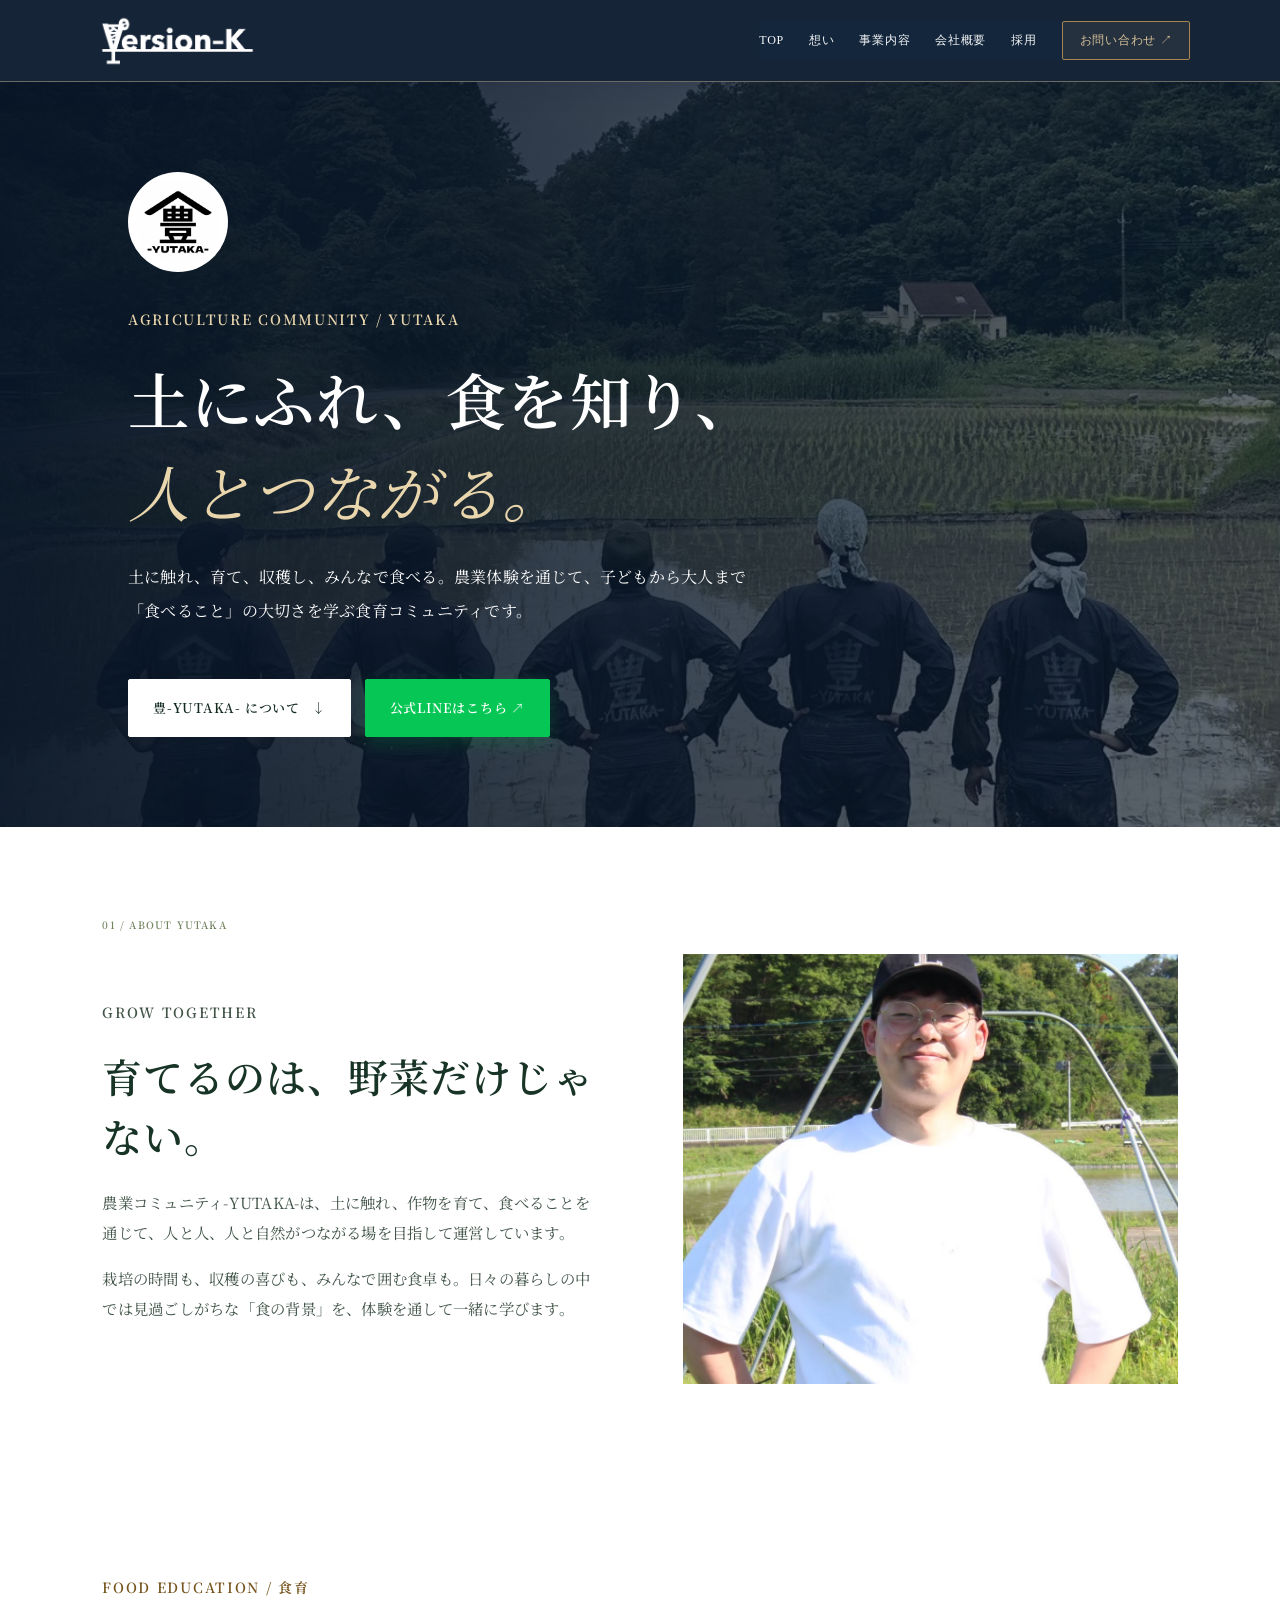
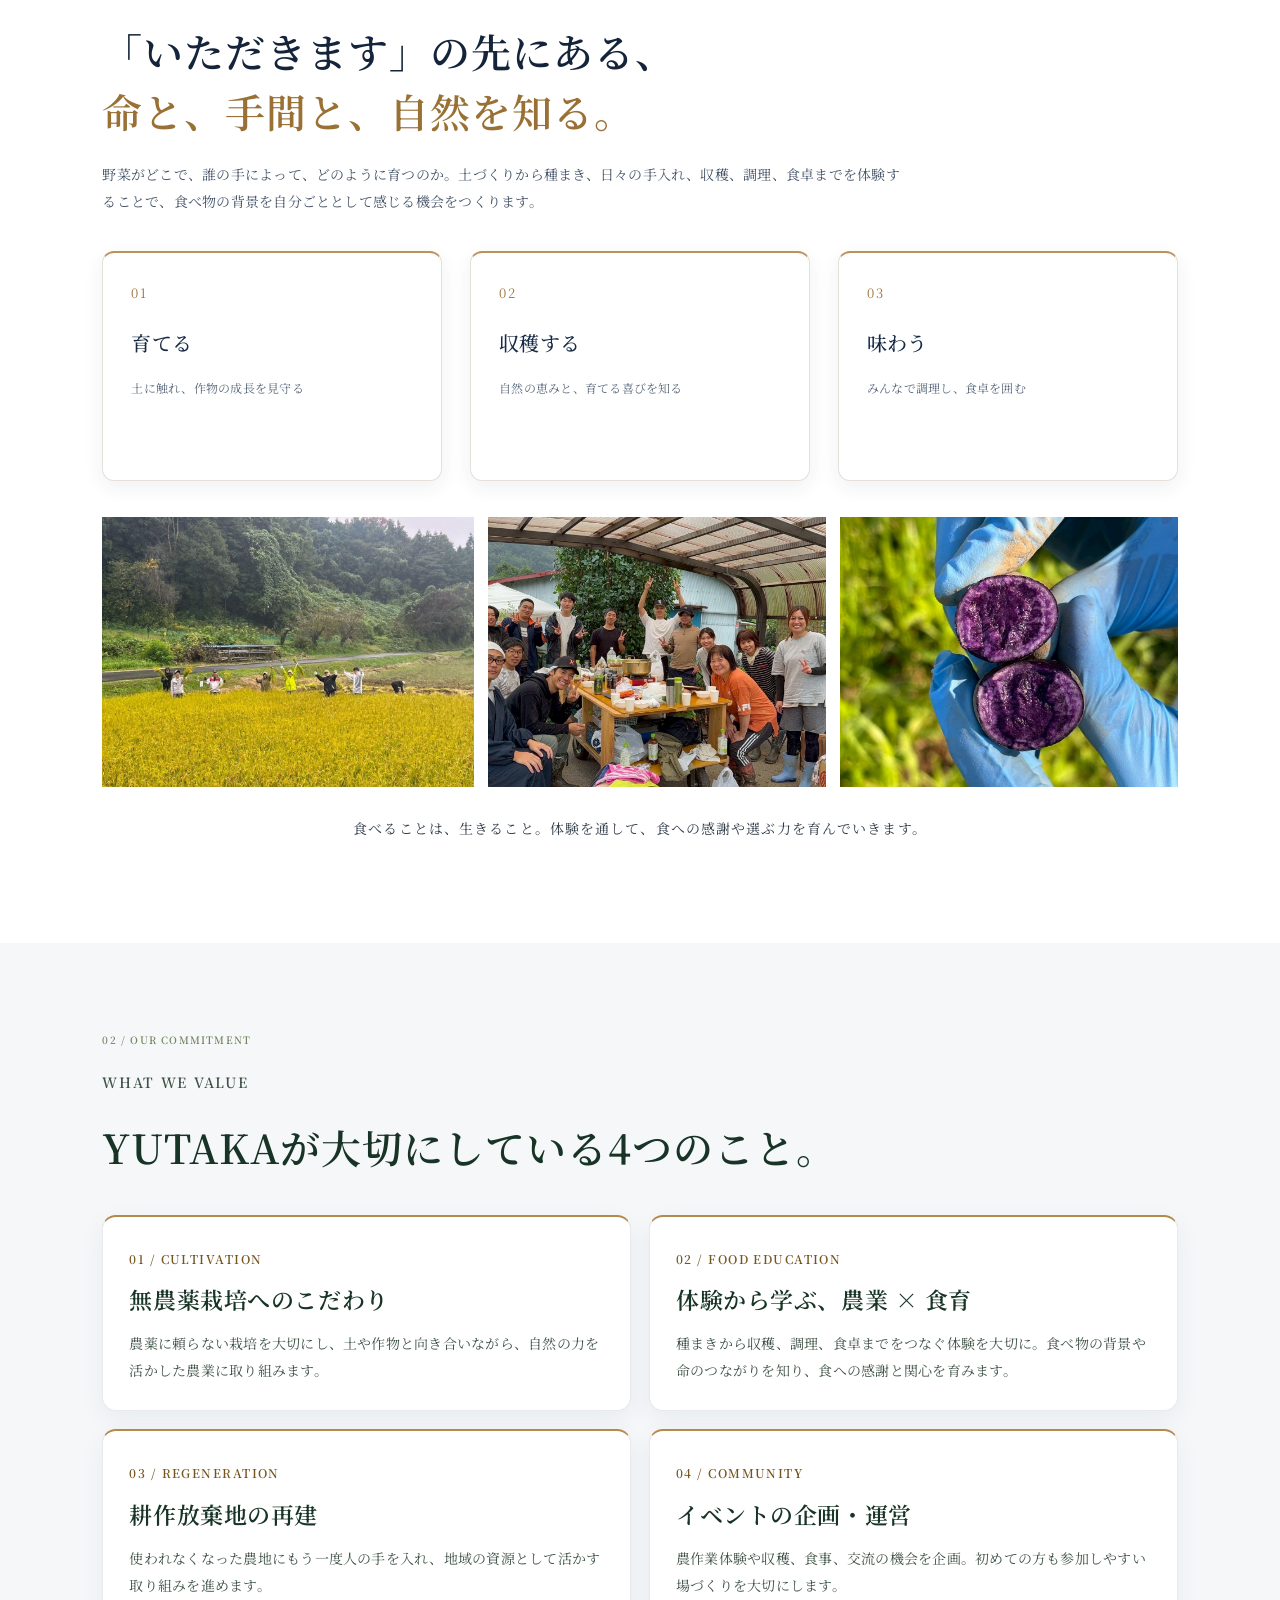
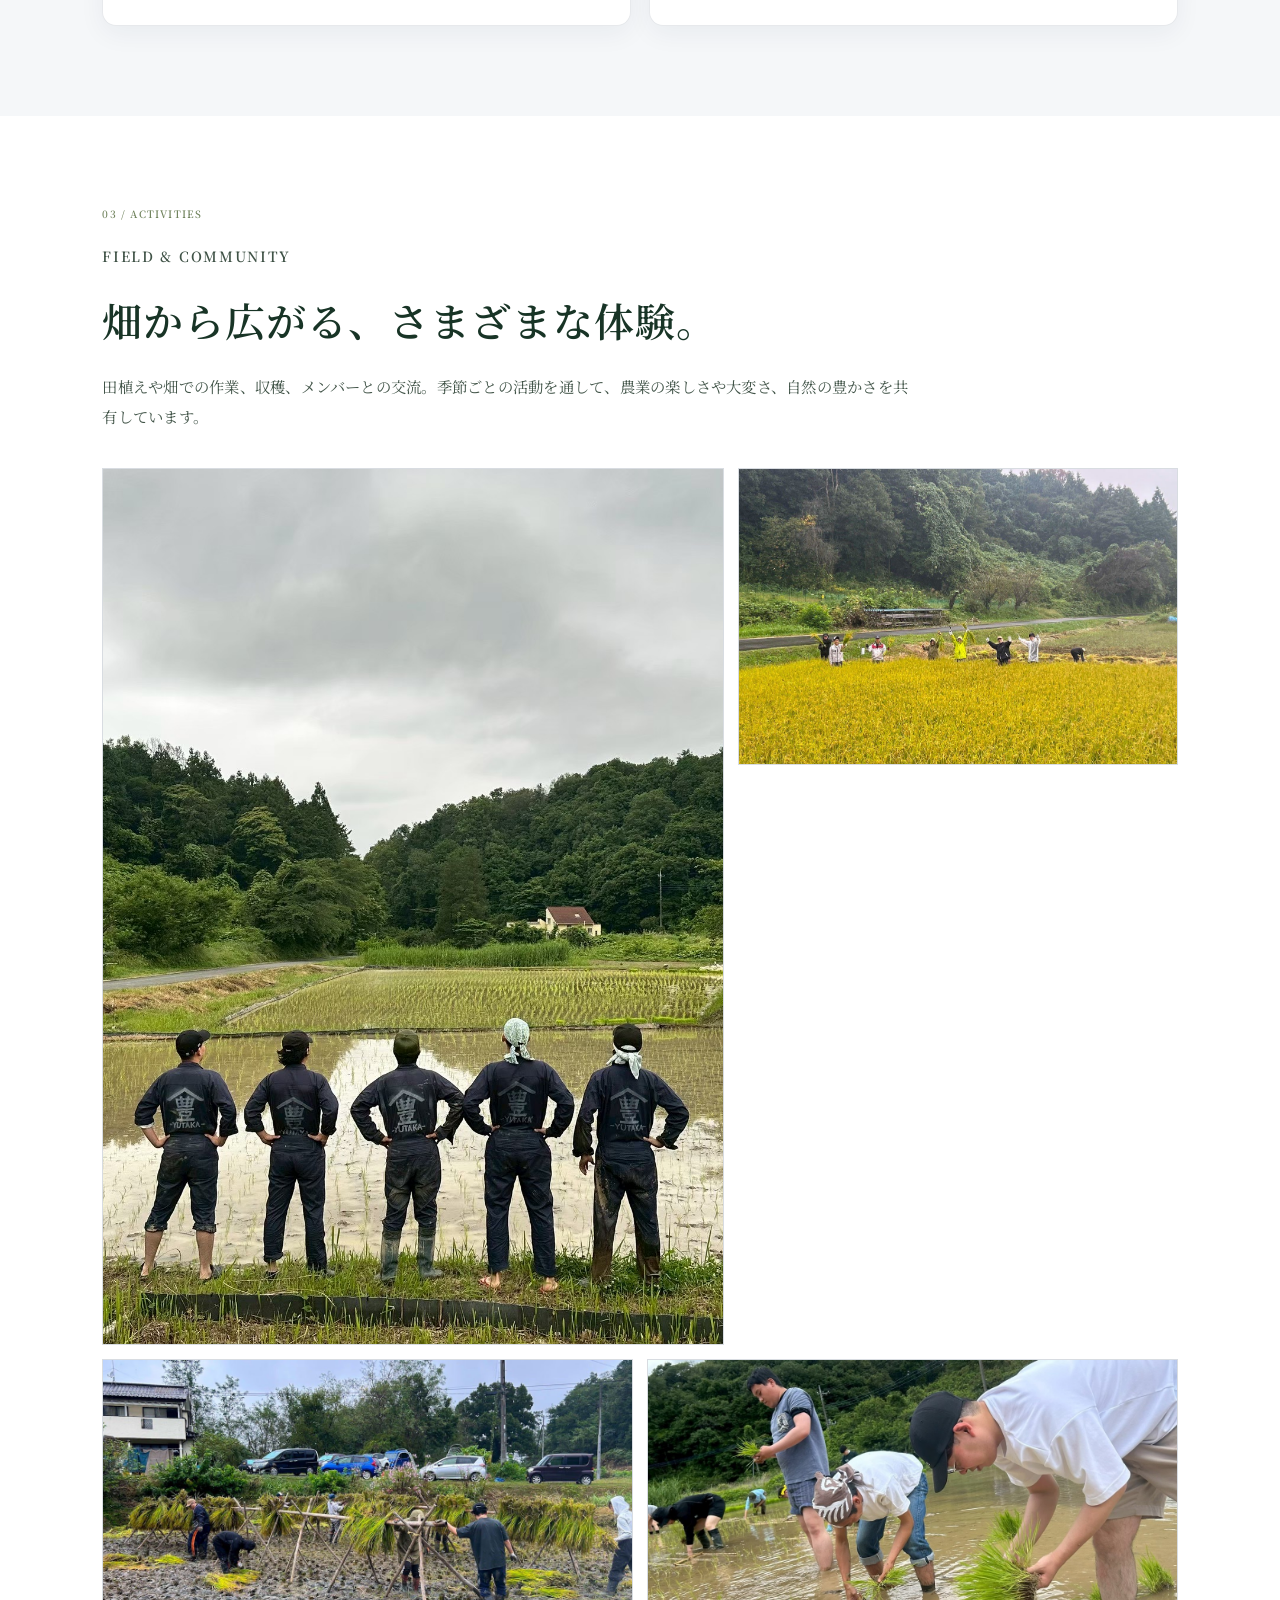
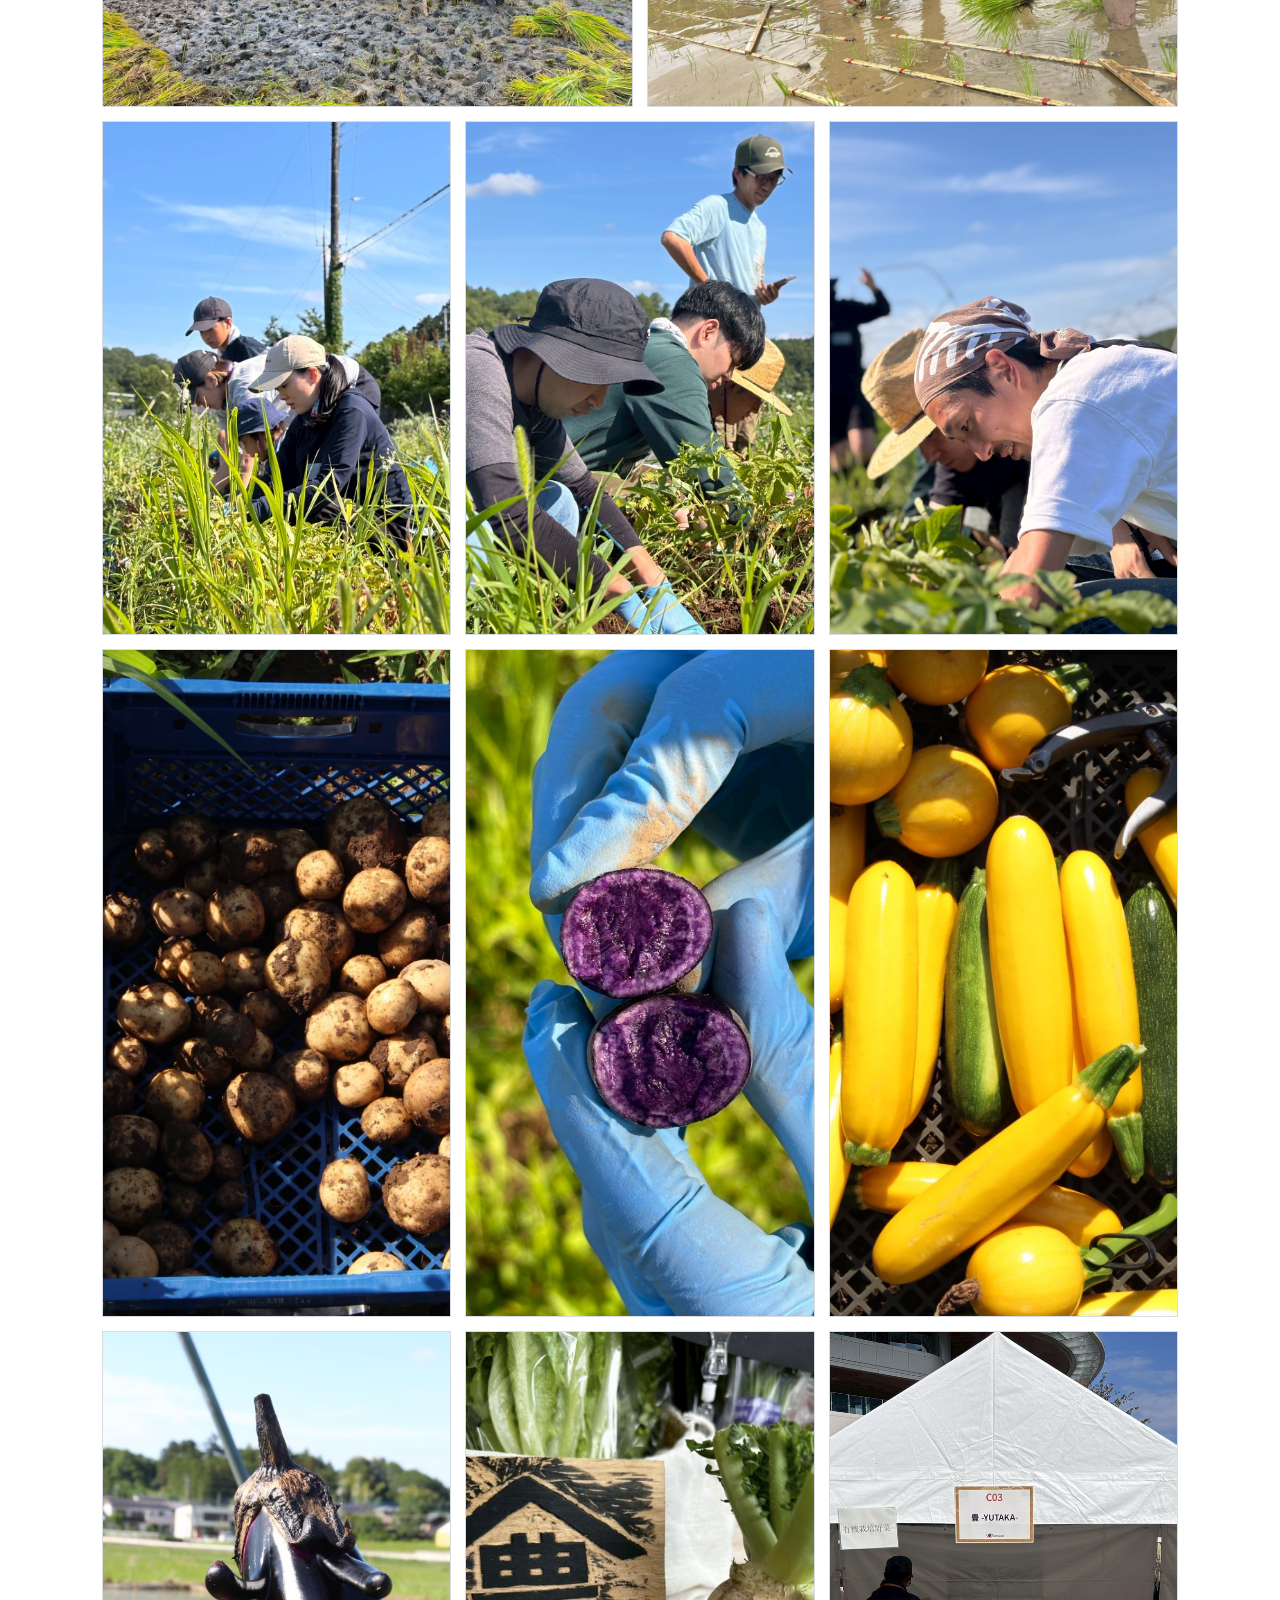
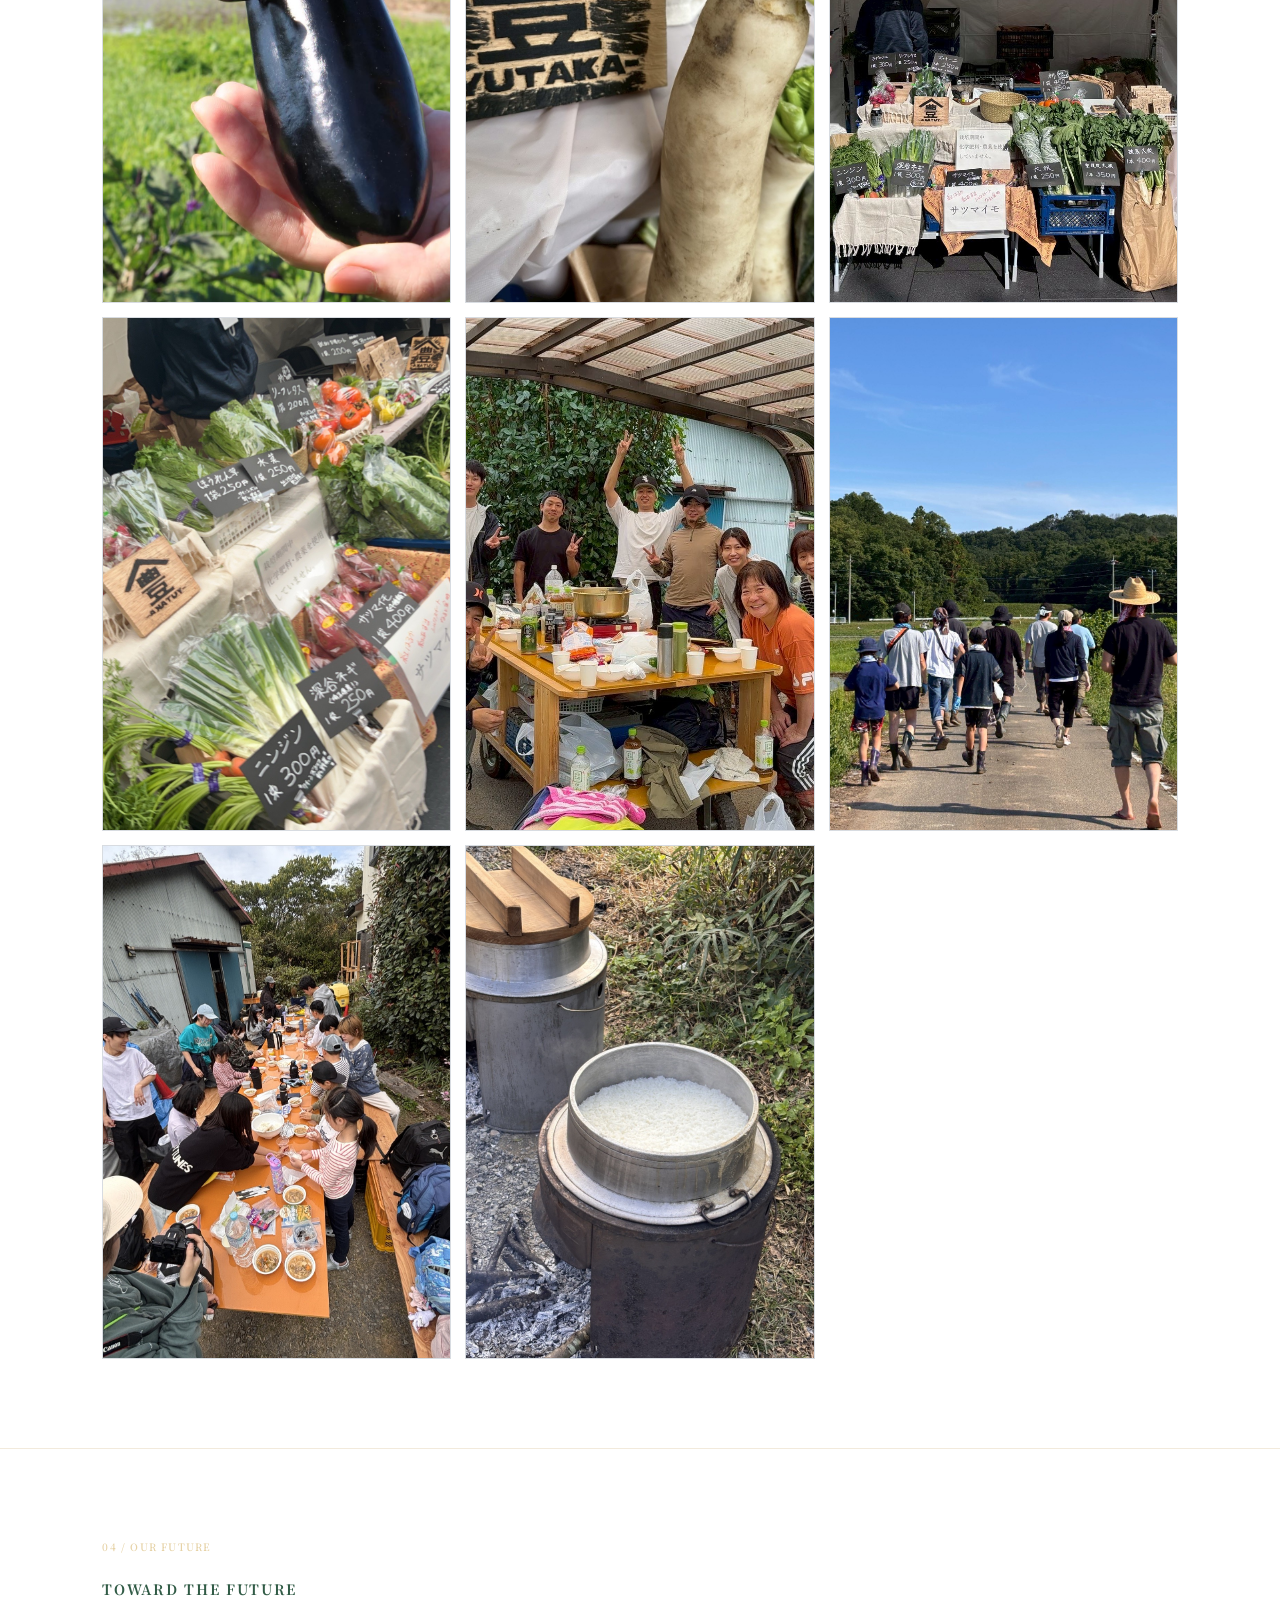
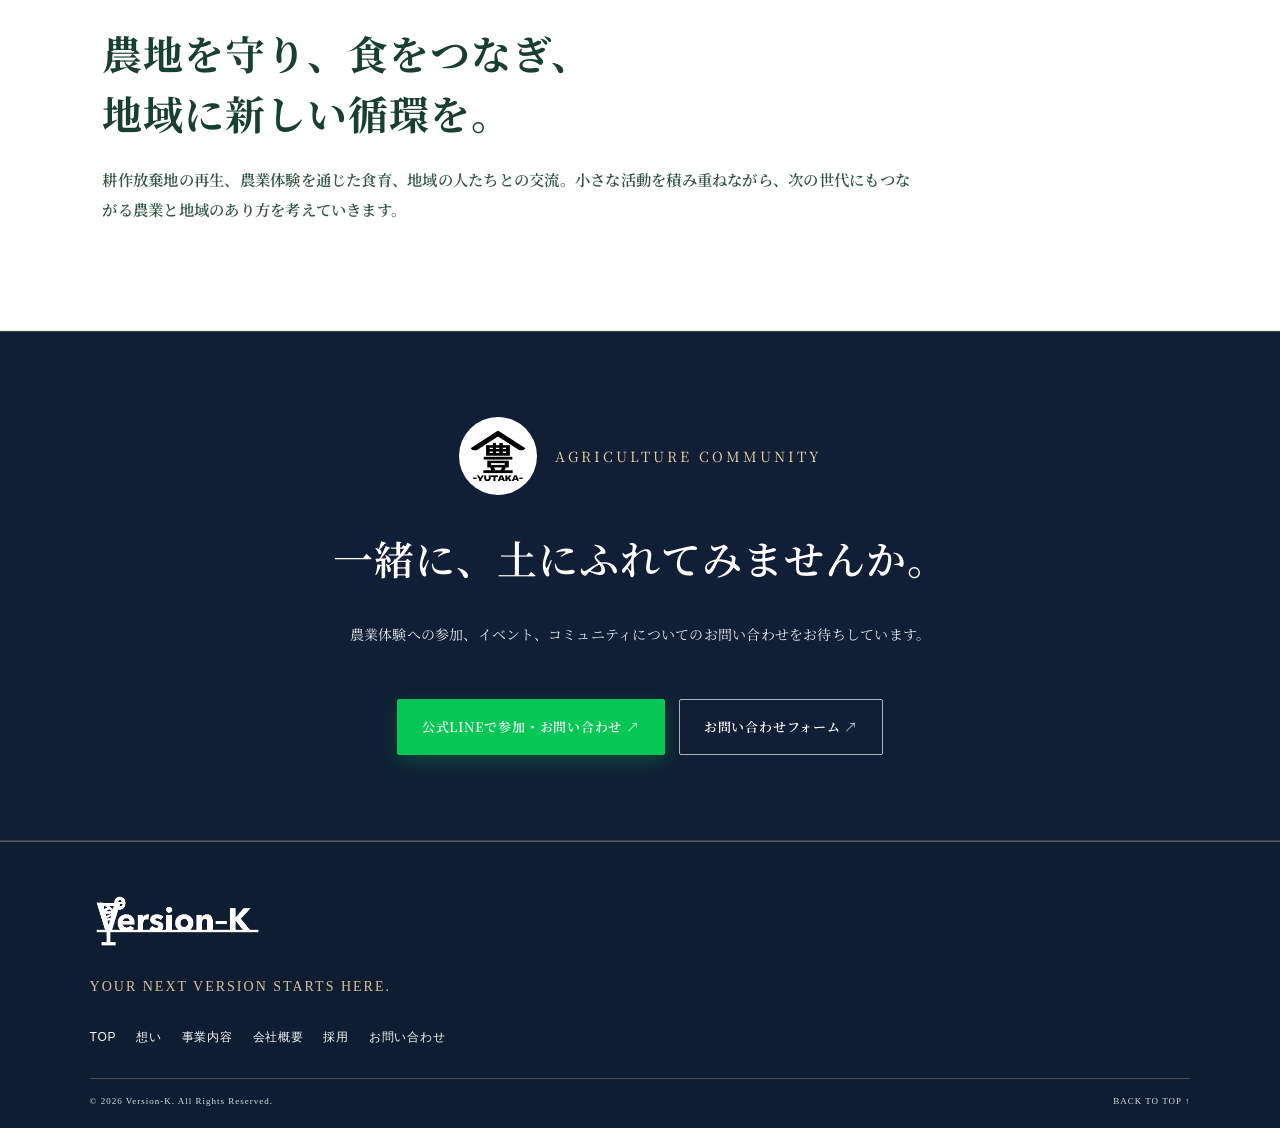
==== commit fca7fca4: "Add files via upload" ====
--- a/agriculture.html
+++ b/agriculture.html
@@ -145,6 +145,8 @@
  opacity:1!important;
 }
 \n</style>
+<link rel="stylesheet" href="premium-final.css">
+<link rel="stylesheet" href="modern-luxury.css">
 </head>
 <body>
 <header class="header">
@@ -163,7 +165,10 @@
 <p class="eyebrow">AGRICULTURE COMMUNITY / YUTAKA</p>
 <h1>土にふれ、食を知り、<br><em>人とつながる。</em></h1>
 <p class="hero-copy">土に触れ、育て、収穫し、みんなで食べる。農業体験を通じて、子どもから大人まで「食べること」の大切さを学ぶ食育コミュニティです。</p>
-<a class="btn btn-light" href="#about">YUTAKAについて <span>↓</span></a>
+<div class="yutaka-hero-actions">
+<a class="btn btn-light" href="#about">豊-YUTAKA- について <span>↓</span></a>
+<a class="btn yutaka-hero-line" href="https://s.lmes.jp/landing-qr/2006877473-rwZnjb6K?uLand=xg8qFU" target="_blank" rel="noopener noreferrer" aria-label="豊-YUTAKA-公式LINEを開く">公式LINEはこちら ↗</a>
+</div>
 </div>
 </section>
 
@@ -240,16 +245,19 @@
 
 <section class="section dark-section future-gold-section">
 <div class="section-tag">04 / OUR FUTURE</div>
-<p class="eyebrow" style="color:#E6D2A6!important;-webkit-text-fill-color:#E6D2A6!important;">TOWARD THE FUTURE</p>
-<h2 style="color:#E6D2A6!important;-webkit-text-fill-color:#E6D2A6!important;">農地を守り、食をつなぎ、<br>地域に新しい循環を。</h2>
-<p class="lead" style="color:#E6D2A6!important;-webkit-text-fill-color:#E6D2A6!important;">耕作放棄地の再生、農業体験を通じた食育、地域の人たちとの交流。小さな活動を積み重ねながら、次の世代にもつながる農業と地域のあり方を考えていきます。</p>
+<p class="eyebrow" style="color:#315B46!important;-webkit-text-fill-color:#315B46!important;font-weight:700!important;">TOWARD THE FUTURE</p>
+<h2 style="color:#183F30!important;-webkit-text-fill-color:#183F30!important;font-weight:700!important;">農地を守り、食をつなぎ、<br>地域に新しい循環を。</h2>
+<p class="lead" style="color:#315443!important;-webkit-text-fill-color:#315443!important;font-weight:600!important;">耕作放棄地の再生、農業体験を通じた食育、地域の人たちとの交流。小さな活動を積み重ねながら、次の世代にもつながる農業と地域のあり方を考えていきます。</p>
 </section>
 
 <section class="yutaka-cta">
 <div class="yutaka-logo-line" style="justify-content:center"><img src="images/yutaka-logo.png" alt="YUTAKAロゴ"><span>AGRICULTURE COMMUNITY</span></div>
 <h2>一緒に、土にふれてみませんか。</h2>
 <p>農業体験への参加、イベント、コミュニティについてのお問い合わせをお待ちしています。</p>
-<a class="btn" href="contact.html?subject=YUTAKAへのお問い合わせ">YUTAKAについて問い合わせる ↗</a>
+<div class="yutaka-cta-actions">
+<a class="btn yutaka-line-button" href="https://s.lmes.jp/landing-qr/2006877473-rwZnjb6K?uLand=xg8qFU" target="_blank" rel="noopener noreferrer" aria-label="YUTAKA公式LINEを開く">公式LINEで参加・お問い合わせ ↗</a>
+<a class="btn yutaka-contact-button" href="contact.html?subject=YUTAKAへのお問い合わせ">お問い合わせフォーム ↗</a>
+</div>
 </section>
 </main>
 <footer class="footer">
--- a/premium-final.css
+++ b/premium-final.css
@@ -0,0 +1,518 @@
+
+/* ==========================================================
+   VERSION-K PREMIUM REDESIGN / FULL SITE
+   Navy background · champagne-gold typography · luminous frames
+   ========================================================== */
+:root{
+  --vk-navy:#071629;
+  --vk-navy-deep:#040d19;
+  --vk-navy-mid:#0c2038;
+  --vk-navy-card:#102943;
+  --vk-gold:#c9a96e;
+  --vk-gold-bright:#f0dca9;
+  --vk-gold-soft:#dfc58f;
+  --vk-copy:#eadbb9;
+  --vk-copy-muted:#cdbb96;
+  --vk-line:rgba(201,169,110,.56);
+  --vk-glow:rgba(201,169,110,.25);
+}
+*{box-sizing:border-box}
+html{background:var(--vk-navy)!important;scroll-behavior:smooth;scroll-padding-top:88px}
+body{
+  margin:0!important;background:var(--vk-navy)!important;color:var(--vk-copy)!important;
+  font-family:"Noto Serif JP",serif!important;font-weight:400;line-height:1.9!important;
+  letter-spacing:.025em;overflow-x:hidden;
+}
+body p,body li,body dd,body dt,body label,body small,body figcaption,
+body .lead,body .hero-copy,body .note,body .job p{
+  color:var(--vk-copy)!important;opacity:1!important;line-height:2!important;
+}
+body h1,body h2,body h3,body h4,body h5,body h6,
+body .section-title,body .tile h3,body .point h3{
+  color:var(--vk-gold-bright)!important;opacity:1!important;
+  font-family:"Noto Serif JP",serif!important;font-weight:500!important;
+  line-height:1.55!important;letter-spacing:.045em;
+}
+body h1{font-size:clamp(36px,5.2vw,68px)!important}
+body h2{font-size:clamp(27px,3.5vw,43px)!important}
+body h3{font-size:clamp(19px,2vw,26px)!important}
+body .eyebrow,body .section-tag,body .section-no,body .kicker,
+body .digital-kicker,body .tile small,body .point b,
+body .num,body .sub,body .section-head h2 small{
+  color:var(--vk-gold)!important;opacity:1!important;
+  letter-spacing:.14em!important;
+}
+/* Site canvas and section surfaces */
+body,body main,body main>section,body .section,body .soft,
+body .dark-section,body .cta,body .career-section,body .career-message,
+body .career-quote,body .career-cta,body .company-content,
+body .company-values,body .company-business,body .company-contact,
+body .digital-section,body .digital-dark,body .digital-flow,
+body .digital-note,body .clean-quote,body .clean-cta,
+body .clean-page .section,body .yutaka-page .section,
+body .yutaka-food,body .yutaka-cta,body .gallery-section,
+body .philosophy,body .promise,body .lux-section,
+body .independence,body .contact-panel,body .contact-section,
+body .privacy-section,body .recruit-section,body .thought-section{
+  background-color:var(--vk-navy)!important;color:var(--vk-copy)!important;
+}
+/* Main section spacing and content width */
+body .section,body .lux-section,body .gallery-section,
+body .philosophy,body .promise,body .contact-panel{
+  padding-top:clamp(66px,8vw,112px)!important;
+  padding-bottom:clamp(66px,8vw,112px)!important;
+}
+body .section{padding-left:clamp(22px,8vw,130px)!important;padding-right:clamp(22px,8vw,130px)!important}
+body .section-tag{margin-bottom:24px!important}
+body .lead{max-width:820px!important;font-size:clamp(14px,1.25vw,17px)!important}
+body .split{gap:clamp(28px,6vw,88px)!important}
+body .split img{width:100%;max-height:560px;object-fit:cover}
+/* Hero */
+body .hero,body .lux-hero{
+  min-height:clamp(570px,68vw,790px)!important;
+  position:relative!important;isolation:isolate;overflow:hidden;
+  background:var(--vk-navy)!important;color:var(--vk-copy)!important;
+}
+body .hero-bg{opacity:.58!important;filter:saturate(.78) contrast(1.04)}
+body .hero:after,body .lux-hero:before{
+  background:linear-gradient(90deg,rgba(4,13,25,.96) 0%,rgba(7,22,41,.82) 48%,rgba(7,22,41,.32) 100%)!important;
+}
+body .lux-hero:after{background:linear-gradient(0deg,rgba(4,13,25,.78),transparent 55%)!important}
+body .hero-inner{max-width:850px!important;margin-left:clamp(28px,10vw,170px)!important;padding-right:28px!important}
+body .hero h1,body .hero h1 em,body .hero .hero-copy,
+body .lux-hero h1,body .lux-hero p{color:var(--vk-copy)!important}
+body .hero h1 em,body .lux-hero h1 em{color:var(--vk-gold-bright)!important}
+body .hero .eyebrow,body .lux-hero .kicker{color:var(--vk-gold-bright)!important}
+/* Navigation */
+body .header,body .suit-header{
+  height:82px!important;background:rgba(4,13,25,.96)!important;
+  border-bottom:1px solid var(--vk-line)!important;
+  box-shadow:0 8px 30px rgba(0,0,0,.2)!important;
+  backdrop-filter:blur(14px);
+}
+body .suit-header{position:absolute!important}
+body .logo,body .suit-logo{color:var(--vk-gold-bright)!important}
+body .logo img,body .suit-logo img{filter:brightness(0) invert(1)!important;opacity:1!important}
+body .nav,body .suit-nav{color:var(--vk-copy)!important}
+body .nav a,body .suit-nav a,body .footer-nav a,body .footer-links a{
+  color:var(--vk-copy)!important;transition:color .25s ease,text-shadow .25s ease;
+}
+body .nav a:hover,body .suit-nav a:hover,body .footer-nav a:hover,body .footer-links a:hover{
+  color:var(--vk-gold-bright)!important;text-shadow:0 0 13px var(--vk-glow);
+}
+body .nav-cta,body .suit-nav .nav-contact{
+  color:var(--vk-gold-bright)!important;border:1px solid var(--vk-gold)!important;
+  background:rgba(201,169,110,.06)!important;padding:10px 16px!important;
+}
+/* Cards and content blocks */
+body .tile,body .job,body .point,body .feature,body .flow-card,
+body .flow-step,body .digital-card,body .clean-value,body .clean-promise,
+body .clean-service,body .yutaka-value,body .yutaka-food-steps>div,
+body .support-flow>div,body .career-values>*,body .career-flow>*,
+body .company-values>*,body .contact-success,body .privacy-agree,
+body .gallery-card,body .intro-copy,body .form-card,body .contact-panel,
+body .vk-multi-options,body .profile-card,body .business-card{
+  background:linear-gradient(145deg,var(--vk-navy-mid),var(--vk-navy-card))!important;
+  color:var(--vk-copy)!important;border:1px solid var(--vk-line)!important;
+  border-radius:3px!important;
+  box-shadow:0 12px 34px rgba(0,0,0,.2),inset 0 1px 0 rgba(240,220,169,.04)!important;
+  transition:transform .28s ease,border-color .28s ease,box-shadow .28s ease!important;
+}
+body .tile{overflow:hidden}
+body .tile img,body .tile .tile-photo{height:210px!important;object-fit:cover!important;display:block}
+body .tile-body{padding:23px 24px 26px!important}
+body .tile h3,body .point h3,body .feature h3,body .flow-card h4,
+body .flow-step h3,body .digital-card h3,body .clean-value h3,
+body .clean-service h3,body .yutaka-value h3{
+  color:var(--vk-gold-bright)!important;
+}
+body .tile p,body .point p,body .feature p,body .flow-card p,
+body .flow-step p,body .digital-card p,body .clean-value p,
+body .clean-promise p,body .clean-service p,body .yutaka-value p{
+  color:var(--vk-copy)!important;font-size:13px!important;
+}
+body .tile:hover,body .job:hover,body .point:hover,body .feature:hover,
+body .flow-card:hover,body .flow-step:hover,body .digital-card:hover,
+body .clean-value:hover,body .clean-service:hover,body .yutaka-value:hover,
+body .career-values>*:hover,body .career-flow>*:hover{
+  transform:translateY(-4px)!important;border-color:var(--vk-gold-bright)!important;
+  box-shadow:0 0 0 1px rgba(240,220,169,.16),0 0 24px var(--vk-glow),0 18px 38px rgba(0,0,0,.24)!important;
+}
+/* Images and gallery */
+body img{max-width:100%;height:auto}
+body .split img,body .gallery img,body .gallery-grid img,
+body .yutaka-gallery img,body .clean-gallery img,body .story-image,
+body .hero-photo,body .suit-intro img{
+  border:1px solid var(--vk-line)!important;box-shadow:0 14px 38px rgba(0,0,0,.25)!important;
+}
+body .gallery,body .gallery-grid{gap:16px!important}
+body .gallery img{object-fit:cover!important}
+body .gallery-grid figure{border:1px solid var(--vk-line)!important}
+body .gallery-grid figcaption{color:var(--vk-gold-bright)!important}
+/* Buttons */
+body .btn,body .btn-light,body .btn-dark,body .btn-outline,
+body .gold-link,body .contact-button,body .vk-submit,
+body button[type=submit]{
+  display:inline-flex;align-items:center;justify-content:center;gap:16px;
+  min-height:48px;padding:13px 24px!important;
+  color:var(--vk-gold-bright)!important;
+  background:rgba(201,169,110,.07)!important;
+  border:1px solid var(--vk-gold)!important;border-radius:2px!important;
+  font-family:"Noto Serif JP",serif!important;letter-spacing:.08em;
+  transition:all .28s ease!important;cursor:pointer;
+}
+body .btn:hover,body .btn-light:hover,body .btn-dark:hover,body .btn-outline:hover,
+body .gold-link:hover,body .contact-button:hover,body .vk-submit:hover,
+body button[type=submit]:hover{
+  color:var(--vk-navy)!important;background:var(--vk-gold-bright)!important;
+  border-color:var(--vk-gold-bright)!important;
+  box-shadow:0 0 12px var(--vk-glow),0 0 26px var(--vk-glow)!important;
+  transform:translateY(-2px);
+}
+body .cta{background:linear-gradient(135deg,#0c2038,#071629)!important;text-align:center}
+body .cta h2,body .cta p{color:var(--vk-copy)!important}
+body .cta .eyebrow{color:var(--vk-gold)!important}
+/* Forms */
+body .contact-section,body .contact-panel{background:var(--vk-navy)!important}
+body .contact-panel{max-width:850px!important;margin:auto!important}
+body .contact-panel h2,body .contact-panel h3{color:var(--vk-gold-bright)!important}
+body .contact-panel p{color:var(--vk-copy)!important}
+body .vk-form{max-width:720px!important;margin:34px auto 0!important;gap:19px!important}
+body .form-row>label,body .field-label,body .vk-form label{color:var(--vk-gold-bright)!important}
+body input,body textarea,body select,
+body .contact-panel input,body .contact-panel textarea,body .contact-panel select,
+body .vk-form input:not([type=checkbox]),body .vk-form textarea{
+  width:100%;padding:14px 15px!important;background:#08192d!important;
+  color:var(--vk-gold-bright)!important;border:1px solid rgba(201,169,110,.7)!important;
+  border-radius:2px!important;font:14px "Noto Serif JP",serif!important;
+}
+body input::placeholder,body textarea::placeholder{color:#b9a77f!important;opacity:1!important}
+body input:focus,body textarea:focus,body select:focus{
+  outline:none!important;border-color:var(--vk-gold-bright)!important;
+  box-shadow:0 0 0 3px rgba(201,169,110,.15),0 0 16px rgba(201,169,110,.13)!important;
+}
+body .required{background:rgba(201,169,110,.16)!important;color:var(--vk-gold-bright)!important}
+body .optional{background:rgba(201,169,110,.1)!important;color:var(--vk-copy-muted)!important}
+body .field-help,body .form-note,body .form-status{color:var(--vk-copy-muted)!important}
+body .privacy-agree{background:var(--vk-navy-mid)!important;color:var(--vk-copy)!important}
+body .privacy-agree a,body .privacy-block a{color:var(--vk-gold-bright)!important}
+body .contact-success{background:var(--vk-navy-mid)!important;color:var(--vk-copy)!important}
+body .contact-success h3{color:var(--vk-gold-bright)!important}
+body .contact-success p{color:var(--vk-copy)!important}
+/* Agriculture and suit bespoke sections */
+body .yutaka-page,body .clean-page,body .suit-page{background:var(--vk-navy)!important;color:var(--vk-copy)!important}
+body .yutaka-page .section h2,body .yutaka-page .section h3,
+body .clean-page .section h2,body .clean-page .section h3,
+body .suit-page .section-head h2,body .suit-page .intro-copy h3{
+  color:var(--vk-gold-bright)!important;
+}
+body .yutaka-page .section p,body .clean-page .section p,
+body .suit-page .intro-copy p,body .suit-page .feature p,
+body .suit-page .flow-card p{color:var(--vk-copy)!important}
+body .philosophy,body .promise,body .clean-quote,body .clean-cta,
+body .yutaka-cta,body .digital-dark,body .dark-section{
+  background:linear-gradient(135deg,#102943,#071629)!important;color:var(--vk-copy)!important;
+  border-top:1px solid rgba(201,169,110,.24)!important;
+  border-bottom:1px solid rgba(201,169,110,.24)!important;
+}
+body .philosophy h2,body .promise h2,body .clean-quote h2,
+body .clean-cta h2,body .yutaka-cta h2,body .digital-dark h2,
+body .dark-section h2{color:var(--vk-gold-bright)!important}
+body .philosophy p,body .promise p,body .clean-quote p,
+body .clean-cta p,body .yutaka-cta p,body .digital-dark p,
+body .dark-section p{color:var(--vk-copy)!important}
+body .lux-section,body .independence,body .gallery-section,
+body .contact-panel,body .suit-footer{
+  background:var(--vk-navy)!important;color:var(--vk-copy)!important;
+}
+body .section-head h2,body .intro-copy h3,body .feature h4,
+body .flow-card h4{color:var(--vk-gold-bright)!important}
+body .intro-copy p,body .feature p,body .flow-card p{color:var(--vk-copy)!important}
+body .contact-panel .kicker{color:var(--vk-gold)!important}
+body .contact-panel .contact-button{color:var(--vk-gold-bright)!important;border-color:var(--vk-gold)!important}
+/* Footer */
+body .footer,body .suit-footer{
+  background:var(--vk-navy-deep)!important;color:var(--vk-copy)!important;
+  border-top:1px solid var(--vk-line)!important;padding-top:48px!important;
+}
+body .footer>p,body .footer-nav,body .footer-bottom,
+body .footer-bottom a,body .suit-footer p{color:var(--vk-copy-muted)!important}
+body .footer-bottom{border-color:var(--vk-line)!important}
+/* Fine details and accessibility */
+body hr,body .divider,body .hero-line{border-color:var(--vk-line)!important;background:var(--vk-line)!important}
+body a:focus-visible,body button:focus-visible{outline:2px solid var(--vk-gold-bright)!important;outline-offset:4px!important}
+body table{border-collapse:collapse;width:100%;color:var(--vk-copy)!important}
+body th,body td{border-bottom:1px solid var(--vk-line)!important;padding:13px 15px;color:var(--vk-copy)!important}
+body th{color:var(--vk-gold-bright)!important;background:var(--vk-navy-mid)!important}
+/* Responsive layout */
+@media(max-width:900px){
+ body .tiles{grid-template-columns:repeat(2,minmax(0,1fr))!important}
+ body .points,body .feature-row,body .support-flow{grid-template-columns:repeat(2,minmax(0,1fr))!important}
+ body .section{padding-left:6%!important;padding-right:6%!important}
+}
+@media(max-width:700px){
+ html{scroll-padding-top:70px}
+ body .header{height:70px!important;padding:0 6%!important}
+ body .nav{top:70px!important;background:rgba(4,13,25,.99)!important;border-bottom:1px solid var(--vk-line)!important}
+ body .nav a{color:var(--vk-copy)!important;font-size:12px!important}
+ body .hero{min-height:560px!important}
+ body .hero-inner{margin-left:7%!important;padding:76px 7% 70px 0!important}
+ body .hero h1{font-size:clamp(34px,9vw,46px)!important;line-height:1.55!important}
+ body .section,body .lux-section,body .gallery-section,body .philosophy,body .promise{
+  padding:68px 7%!important;
+ }
+ body .section h2,body h2{font-size:27px!important;line-height:1.65!important}
+ body p,body li,body .lead,body .hero-copy{font-size:13px!important;line-height:1.95!important}
+ body .tiles,body .points,body .split,body .feature-row,
+ body .support-flow,body .gallery-grid,body .suit-intro{
+  grid-template-columns:1fr!important;gap:18px!important;
+ }
+ body .tile img,body .tile .tile-photo{height:220px!important}
+ body .gallery{grid-template-columns:1fr 1fr!important}
+ body .gallery img{height:170px!important}
+ body .gallery-grid figure,body .gallery-grid figure:nth-child(n){grid-column:span 12!important;grid-row:auto!important}
+ body .gallery-grid figure:first-child img{min-height:260px!important}
+ body .gallery-grid img{height:230px!important;min-height:230px!important}
+ body .suit-header{height:68px!important;padding:0 6%!important}
+ body .suit-nav{gap:10px!important}
+ body .suit-nav a:not(.nav-contact){display:none!important}
+ body .lux-hero{min-height:650px!important}
+ body .hero-content{width:86%!important;margin-top:70px!important}
+ body .hero-content h1{font-size:38px!important}
+ body .contact-panel{padding:65px 7%!important}
+ body .vk-submit,body .contact-button,body .btn{width:100%!important;max-width:100%!important}
+ body .footer-bottom{display:flex!important;flex-direction:column!important;gap:8px!important}
+ body .footer-nav,body .footer-links{gap:12px 17px!important;flex-wrap:wrap!important}
+ body .footer .logo img{max-width:145px!important}
+}
+@media(prefers-reduced-motion:reduce){
+ html{scroll-behavior:auto!important}
+ *,*::before,*::after{animation:none!important;transition:none!important}
+}
+
+/* ==========================================================
+   VERSION-K / READABILITY & BRAND COLOR REFINEMENT
+   Primary: ink navy · warm ivory · restrained champagne gold
+   ========================================================== */
+:root{
+  --vk-navy:#14263B;
+  --vk-navy-deep:#0B1929;
+  --vk-navy-mid:#20364D;
+  --vk-navy-card:#FFFFFF;
+  --vk-gold:#A9854F;
+  --vk-gold-bright:#B8945B;
+  --vk-gold-soft:#D6C09A;
+  --vk-copy:#344256;
+  --vk-copy-muted:#667386;
+  --vk-line:rgba(169,133,79,.34);
+  --vk-glow:rgba(169,133,79,.12);
+  --vk-paper:#F6F5F1;
+  --vk-white:#FFFFFF;
+}
+html{background:var(--vk-paper)!important;color-scheme:light;scroll-padding-top:88px}
+body{
+  background:var(--vk-paper)!important;color:var(--vk-copy)!important;
+  font-family:"Noto Sans JP","Hiragino Kaku Gothic ProN",Meiryo,sans-serif!important;
+  font-size:16px!important;font-weight:400!important;line-height:1.9!important;
+  letter-spacing:.015em!important;
+}
+body p,body li,body dd,body dt,body label,body small,body figcaption,
+body .lead,body .hero-copy,body .note,body .job p{
+  color:var(--vk-copy)!important;opacity:1!important;
+  font-size:15px!important;font-weight:400!important;line-height:1.95!important;
+}
+body h1,body h2,body h3,body h4,body h5,body h6,
+body .section-title,body .tile h3,body .point h3{
+  color:var(--vk-navy)!important;opacity:1!important;
+  font-family:"Noto Sans JP","Hiragino Kaku Gothic ProN",Meiryo,sans-serif!important;
+  font-weight:700!important;line-height:1.55!important;letter-spacing:.025em!important;
+}
+body h1{font-size:clamp(34px,4.8vw,60px)!important}
+body h2{font-size:clamp(25px,3.1vw,38px)!important}
+body h3{font-size:clamp(18px,1.8vw,23px)!important}
+body .eyebrow,body .section-tag,body .section-no,body .kicker,
+body .digital-kicker,body .tile small,body .point b,body .num,body .sub,
+body .section-head h2 small{
+  color:var(--vk-gold)!important;opacity:1!important;
+  font-weight:700!important;letter-spacing:.12em!important;
+}
+/* Light reading surfaces */
+body,body main,body main>section,body .section,body .soft,
+body .company-content,body .company-values,body .company-business,
+body .digital-section,body .digital-flow,body .digital-note,
+body .clean-page .section,body .gallery-section,body .lux-section,
+body .independence,body .privacy-section,body .recruit-section,
+body .thought-section,body .career-section,body .career-message,
+body .contact-section,body .contact-panel,body .life-section{
+  background-color:var(--vk-paper)!important;color:var(--vk-copy)!important;
+}
+body .section,body .lux-section,body .gallery-section,body .philosophy,
+body .promise,body .contact-panel{
+  padding-top:clamp(58px,7vw,96px)!important;
+  padding-bottom:clamp(58px,7vw,96px)!important;
+}
+body .section{padding-left:clamp(22px,8vw,130px)!important;padding-right:clamp(22px,8vw,130px)!important}
+body .section-tag{margin-bottom:18px!important}
+body .lead{max-width:820px!important;font-size:16px!important}
+/* Keep brand moments dark: header, hero, selected statement and footer */
+body .header,body .suit-header,body .footer,body .suit-footer,
+body .hero,body .lux-hero,body .dark-section,body .philosophy,
+body .promise,body .cta,body .career-quote,body .career-cta,
+body .digital-dark,body .clean-quote,body .clean-cta,
+body .yutaka-cta,body .yutaka-food,body .privacy-agree{
+  background-color:var(--vk-navy-deep)!important;color:#F7F5F0!important;
+}
+body .hero,body .lux-hero{position:relative!important;isolation:isolate;overflow:hidden}
+body .hero-bg{opacity:.48!important;filter:saturate(.78) contrast(1.04)}
+body .hero:after,body .lux-hero:before{
+  background:linear-gradient(90deg,rgba(11,25,41,.94) 0%,rgba(20,38,59,.78) 52%,rgba(20,38,59,.28) 100%)!important;
+}
+body .lux-hero:after{background:linear-gradient(0deg,rgba(11,25,41,.76),transparent 55%)!important}
+body .hero h1,body .hero h1 em,body .hero .hero-copy,
+body .lux-hero h1,body .lux-hero p,body .dark-section h1,
+body .dark-section h2,body .dark-section h3,body .dark-section p,
+body .philosophy h2,body .promise h2,body .career-quote h2,
+body .career-cta h2,body .digital-dark h2,body .clean-quote h2,
+body .clean-cta h2,body .yutaka-cta h2,body .cta h2,
+body .philosophy p,body .promise p,body .career-quote p,
+body .career-cta p,body .digital-dark p,body .clean-quote p,
+body .clean-cta p,body .yutaka-cta p,body .cta p{
+  color:#F7F5F0!important;
+}
+body .hero h1 em,body .lux-hero h1 em{color:#E2C99D!important}
+body .hero .eyebrow,body .lux-hero .kicker{color:#E2C99D!important}
+body .header,body .suit-header{
+  border-bottom:1px solid rgba(214,192,154,.38)!important;
+  box-shadow:0 6px 24px rgba(11,25,41,.12)!important;backdrop-filter:blur(12px);
+}
+body .logo,body .suit-logo{color:#F1E6D1!important}
+body .logo img,body .suit-logo img{filter:brightness(0) invert(1)!important;opacity:1!important}
+body .nav,body .suit-nav,body .nav a,body .suit-nav a,
+body .footer-nav a,body .footer-links a{color:#F4F1EA!important}
+body .nav a:hover,body .suit-nav a:hover,body .footer-nav a:hover,
+body .footer-links a:hover{color:#E2C99D!important}
+body .nav-cta,body .suit-nav .nav-contact{
+  color:#E2C99D!important;border:1px solid #B8945B!important;
+  background:rgba(184,148,91,.10)!important;padding:10px 16px!important;
+}
+/* Cards: white surfaces and quiet borders improve scanning */
+body .tile,body .job,body .point,body .feature,body .flow-card,
+body .flow-step,body .digital-card,body .clean-value,body .clean-promise,
+body .clean-service,body .yutaka-value,body .yutaka-food-steps>div,
+body .support-flow>div,body .career-values>*,body .career-flow>*,
+body .company-values>*,body .contact-success,body .gallery-card,
+body .intro-copy,body .form-card,body .profile-card,body .business-card{
+  background:#FFFFFF!important;color:var(--vk-copy)!important;
+  border:1px solid #E4E5E7!important;border-top:2px solid var(--vk-gold)!important;
+  border-radius:6px!important;
+  box-shadow:0 8px 24px rgba(20,38,59,.06)!important;
+  transition:transform .22s ease,border-color .22s ease,box-shadow .22s ease!important;
+}
+body .tile-body{padding:23px 24px 26px!important}
+body .tile h3,body .point h3,body .feature h3,body .flow-card h4,
+body .flow-step h3,body .digital-card h3,body .clean-value h3,
+body .clean-service h3,body .yutaka-value h3,
+body .intro-copy h3{color:var(--vk-navy)!important}
+body .tile p,body .point p,body .feature p,body .flow-card p,
+body .flow-step p,body .digital-card p,body .clean-value p,
+body .clean-promise p,body .clean-service p,body .yutaka-value p,
+body .intro-copy p{color:var(--vk-copy)!important;font-size:14px!important;line-height:1.9!important}
+body .tile:hover,body .job:hover,body .point:hover,body .feature:hover,
+body .flow-card:hover,body .flow-step:hover,body .digital-card:hover,
+body .clean-value:hover,body .clean-service:hover,body .yutaka-value:hover,
+body .career-values>*:hover,body .career-flow>*:hover{
+  transform:translateY(-3px)!important;border-color:var(--vk-gold)!important;
+  box-shadow:0 12px 28px rgba(20,38,59,.10)!important;
+}
+/* Gold is an accent, never the main paragraph color */
+body .btn,body .btn-light,body .btn-dark,body .btn-outline,
+body .gold-link,body .contact-button,body .vk-submit,
+body button[type=submit]{
+  display:inline-flex;align-items:center;justify-content:center;gap:12px;
+  min-height:48px;padding:13px 24px!important;color:#FFFFFF!important;
+  background:var(--vk-navy)!important;border:1px solid var(--vk-navy)!important;
+  border-radius:4px!important;font-family:inherit!important;font-weight:600!important;
+  letter-spacing:.04em;transition:all .22s ease!important;cursor:pointer;
+}
+body .btn:hover,body .btn-light:hover,body .btn-dark:hover,body .btn-outline:hover,
+body .gold-link:hover,body .contact-button:hover,body .vk-submit:hover,
+body button[type=submit]:hover{color:#fff!important;background:#263F5A!important;border-color:var(--vk-gold)!important;transform:translateY(-2px)}
+body .cta{background:linear-gradient(135deg,#20364D,#0B1929)!important;text-align:center}
+/* Forms */
+body .contact-panel{max-width:850px!important;margin:auto!important}
+body .contact-panel h2,body .contact-panel h3{color:var(--vk-navy)!important}
+body .contact-panel p{color:var(--vk-copy)!important}
+body .form-row>label,body .field-label,body .vk-form label{color:var(--vk-navy)!important;font-weight:600!important}
+body input,body textarea,body select,body .contact-panel input,
+body .contact-panel textarea,body .contact-panel select,
+body .vk-form input:not([type=checkbox]),body .vk-form textarea{
+  width:100%;padding:14px 15px!important;background:#FFFFFF!important;
+  color:var(--vk-copy)!important;border:1px solid #C9CED5!important;
+  border-radius:4px!important;font:15px "Noto Sans JP",sans-serif!important;
+}
+body input::placeholder,body textarea::placeholder{color:#8792A0!important;opacity:1!important}
+body input:focus,body textarea:focus,body select:focus{outline:2px solid rgba(169,133,79,.24)!important;border-color:var(--vk-gold)!important}
+body .required{background:#F5EBDD!important;color:#76572D!important}
+body .optional{background:#EEF0F2!important;color:#586577!important}
+body .field-help,body .form-note,body .form-status{color:var(--vk-copy-muted)!important}
+body .privacy-agree{background:#EEF1F4!important;color:var(--vk-copy)!important}
+body .privacy-agree a,body .privacy-block a{color:#8A693A!important;text-decoration:underline}
+body .contact-success{background:#FFFFFF!important;color:var(--vk-copy)!important}
+body .contact-success h3{color:var(--vk-navy)!important}
+body .contact-success p{color:var(--vk-copy)!important}
+/* YUTAKA keeps a subtle nature identity without breaking the main brand */
+body .yutaka-page{background:#F3F5F0!important;color:#34443A!important}
+body .yutaka-page .section h2,body .yutaka-page .section h3{color:#263D31!important}
+body .yutaka-page .section p{color:#35463B!important}
+body .yutaka-page .section-tag{color:#71845E!important}
+/* Images and footer */
+body img{max-width:100%;height:auto}
+body .split img,body .gallery img,body .gallery-grid img,
+body .yutaka-gallery img,body .clean-gallery img,body .story-image,
+body .hero-photo,body .suit-intro img{border:1px solid #D8DCE1!important;box-shadow:0 10px 28px rgba(20,38,59,.10)!important}
+body .footer,body .suit-footer{background:var(--vk-navy-deep)!important;color:#F4F1EA!important;border-top:1px solid rgba(214,192,154,.35)!important}
+body .footer>p,body .footer-nav,body .footer-bottom,body .footer-bottom a,
+body .suit-footer p{color:#D8DDE4!important}
+body .footer-bottom{border-color:rgba(214,192,154,.25)!important}
+body hr,body .divider,body .hero-line{border-color:var(--vk-line)!important}
+body a:focus-visible,body button:focus-visible{outline:2px solid var(--vk-gold)!important;outline-offset:4px!important}
+body table{border-collapse:collapse;width:100%;color:var(--vk-copy)!important;background:#fff!important}
+body th,body td{border-bottom:1px solid #E2E5E9!important;padding:13px 15px;color:var(--vk-copy)!important}
+body th{color:var(--vk-navy)!important;background:#EEF1F4!important}
+@media(max-width:900px){
+ body .tiles{grid-template-columns:repeat(2,minmax(0,1fr))!important}
+ body .points,body .feature-row,body .support-flow{grid-template-columns:repeat(2,minmax(0,1fr))!important}
+}
+@media(max-width:700px){
+ html{scroll-padding-top:70px}
+ body{font-size:15px!important}
+ body .header{height:70px!important;padding:0 6%!important}
+ body .nav{top:70px!important;background:rgba(11,25,41,.99)!important;border-bottom:1px solid rgba(214,192,154,.35)!important}
+ body .nav a{color:#F4F1EA!important;font-size:13px!important}
+ body .hero{min-height:540px!important}
+ body .hero-inner{margin-left:7%!important;padding:70px 7% 64px 0!important}
+ body .hero h1{font-size:clamp(31px,8.5vw,42px)!important;line-height:1.5!important}
+ body .section,body .lux-section,body .gallery-section,body .philosophy,body .promise{padding:58px 6%!important}
+ body .section h2,body h2{font-size:25px!important;line-height:1.55!important}
+ body p,body li,body .lead,body .hero-copy{font-size:14px!important;line-height:1.9!important}
+ body .tiles,body .points,body .split,body .feature-row,body .support-flow,
+ body .gallery-grid,body .suit-intro{grid-template-columns:1fr!important;gap:17px!important}
+ body .tile img,body .tile .tile-photo{height:220px!important}
+ body .gallery{grid-template-columns:1fr 1fr!important}
+ body .gallery img{height:160px!important}
+ body .gallery-grid figure,body .gallery-grid figure:nth-child(n){grid-column:span 12!important;grid-row:auto!important}
+ body .gallery-grid figure:first-child img{min-height:240px!important}
+ body .gallery-grid img{height:220px!important;min-height:220px!important}
+ body .suit-header{height:68px!important;padding:0 6%!important}
+ body .suit-nav{gap:10px!important}
+ body .suit-nav a:not(.nav-contact){display:none!important}
+ body .lux-hero{min-height:620px!important}
+ body .hero-content{width:88%!important;margin-top:64px!important}
+ body .hero-content h1{font-size:34px!important}
+ body .contact-panel{padding:54px 6%!important}
+ body .vk-submit,body .contact-button,body .btn{width:100%!important;max-width:100%!important}
+ body .footer-bottom{display:flex!important;flex-direction:column!important;gap:8px!important}
+ body .footer-nav,body .footer-links{gap:12px 17px!important;flex-wrap:wrap!important}
+ body .footer .logo img{max-width:145px!important}
+}
+@media(prefers-reduced-motion:reduce){html{scroll-behavior:auto!important}*,*::before,*::after{animation:none!important;transition:none!important}}
--- a/modern-luxury.css
+++ b/modern-luxury.css
@@ -0,0 +1,821 @@
+/* VERSION-K / MODERN LUXURY SYSTEM
+   Clean SaaS-inspired layout + restrained premium accents
+*/
+:root{
+ --vk-ink:#172B46; --vk-ink-deep:#0E1D31; --vk-blue:#547A9C;
+ --vk-gold:#A9854F; --vk-gold-light:#D7C19A;
+ --vk-text:#303B48; --vk-muted:#647181; --vk-bg:#F5F7F9;
+ --vk-white:#FFFFFF; --vk-line:#E3E8ED; --vk-soft:#F0F3F6;
+}
+html,body{background:var(--vk-bg)!important;color:var(--vk-text)!important}
+body{font-family:"Noto Sans JP","Hiragino Kaku Gothic ProN",Meiryo,sans-serif!important;font-weight:400!important;line-height:1.85!important;letter-spacing:.015em!important}
+body p,body li,body dd,body dt,body label,body small,body figcaption,body .lead,body .hero-copy,body .note,body .job p{color:var(--vk-text)!important;opacity:1!important;line-height:1.95!important}
+body p,body li,body dd,body dt,body label{font-size:clamp(14px,1.05vw,16px)!important}
+body h1,body h2,body h3,body h4,body h5,body h6,body .section-title,body .tile h3,body .point h3{font-family:"Noto Sans JP","Hiragino Kaku Gothic ProN",Meiryo,sans-serif!important;color:var(--vk-ink)!important;font-weight:600!important;line-height:1.5!important;letter-spacing:.025em!important}
+body h1{font-size:clamp(34px,4.8vw,62px)!important} body h2{font-size:clamp(27px,3.2vw,40px)!important} body h3{font-size:clamp(18px,1.8vw,23px)!important}
+body .eyebrow,body .section-tag,body .section-no,body .kicker,body .digital-kicker,body .tile small,body .point b,body .num,body .sub,body .section-head h2 small{color:var(--vk-gold)!important;letter-spacing:.12em!important;font-weight:600!important}
+/* Surfaces: bright, calm, generous */
+body,body main,body main>section,body .section,body .soft,body .career-section,body .career-message,body .career-quote,body .career-cta,body .company-content,body .company-values,body .company-business,body .company-contact,body .digital-section,body .digital-flow,body .digital-note,body .clean-quote,body .clean-cta,body .clean-page .section,body .yutaka-page .section,body .yutaka-food,body .yutaka-cta,body .gallery-section,body .philosophy,body .promise,body .lux-section,body .independence,body .contact-panel,body .contact-section,body .privacy-section,body .recruit-section,body .thought-section,body .life-section{background-color:var(--vk-white)!important;color:var(--vk-text)!important}
+body .soft,body .section.soft,body .digital-note,body .yutaka-food,body .privacy-section{background-color:var(--vk-bg)!important}
+body .section,body .lux-section,body .gallery-section,body .philosophy,body .promise,body .contact-panel{padding-top:clamp(64px,7vw,104px)!important;padding-bottom:clamp(64px,7vw,104px)!important}
+body .section{padding-left:clamp(22px,8vw,130px)!important;padding-right:clamp(22px,8vw,130px)!important}
+body .section-tag{margin-bottom:22px!important} body .lead{max-width:820px!important;font-size:clamp(15px,1.2vw,17px)!important;color:var(--vk-muted)!important}
+/* Header / navigation */
+body .header,body .suit-header{height:82px!important;background:rgba(14,29,49,.97)!important;border-bottom:1px solid rgba(215,193,154,.45)!important;box-shadow:0 6px 24px rgba(14,29,49,.12)!important;backdrop-filter:blur(14px)}
+body .logo,body .suit-logo{color:#fff!important} body .logo img,body .suit-logo img{filter:none!important;opacity:1!important}
+body .nav,body .suit-nav{color:#fff!important} body .nav a,body .suit-nav a,body .footer-nav a,body .footer-links a{color:#F4F6F8!important;font-size:12px!important;letter-spacing:.06em!important}
+body .nav a:hover,body .suit-nav a:hover,body .footer-nav a:hover,body .footer-links a:hover{color:var(--vk-gold-light)!important}
+body .nav-cta,body .suit-nav .nav-contact{border:1px solid var(--vk-gold-light)!important;color:#fff!important;padding:10px 17px!important;border-radius:2px!important}
+/* Hero: dramatic photography, restrained gold */
+body .hero,body .lux-hero{min-height:clamp(520px,62vw,740px)!important;background:var(--vk-ink-deep)!important;color:#fff!important;position:relative!important;isolation:isolate;overflow:hidden}
+body .hero-bg{opacity:.58!important;filter:saturate(.72) contrast(1.04)!important}
+body .hero:after,body .lux-hero:before{background:linear-gradient(90deg,rgba(10,24,42,.91) 0%,rgba(14,29,49,.72) 52%,rgba(14,29,49,.22) 100%)!important}
+body .lux-hero:after{background:linear-gradient(0deg,rgba(10,24,42,.65),transparent 58%)!important}
+body .hero-inner{max-width:850px!important;margin-left:clamp(26px,10vw,160px)!important;padding-right:28px!important}
+body .hero h1,body .hero h1 em,body .hero .hero-copy,body .lux-hero h1,body .lux-hero p{color:#fff!important}
+body .hero h1 em,body .lux-hero h1 em{color:var(--vk-gold-light)!important}
+body .hero .eyebrow,body .lux-hero .kicker{color:var(--vk-gold-light)!important}
+body .hero-copy{max-width:650px!important;font-size:clamp(15px,1.25vw,18px)!important;line-height:2.1!important;color:#F0F3F6!important}
+/* Cards / tiles */
+body .tiles{gap:22px!important;margin-top:42px!important}
+body .tile,body .point,body .job,body .card,body .service-card,body .feature-card{background:#fff!important;border:1px solid var(--vk-line)!important;border-radius:5px!important;box-shadow:0 8px 28px rgba(23,43,70,.055)!important;overflow:hidden;transition:transform .25s ease,box-shadow .25s ease!important}
+body .tile:hover,body .card:hover,body .service-card:hover,body .feature-card:hover{transform:translateY(-4px)!important;box-shadow:0 14px 34px rgba(23,43,70,.11)!important}
+body .tile img,body .tile .tile-photo{height:210px!important;object-fit:cover!important}
+body .tile-body{padding:25px 25px 28px!important} body .tile h3{font-size:18px!important;color:var(--vk-ink)!important}
+body .tile p,body .point p{font-size:14px!important;color:var(--vk-muted)!important;line-height:1.9!important}
+body .tile-link{color:var(--vk-ink)!important;border-bottom:1px solid var(--vk-gold-light)!important;font-weight:600!important;font-size:13px!important}
+body .split{gap:clamp(28px,6vw,88px)!important} body .split img{width:100%;max-height:560px;object-fit:cover;border-radius:3px}
+/* Dark feature areas are intentional accent zones */
+body .dark-section,body .digital-dark,body .footer,body .cta,body .career-cta,body .yutaka-cta,body .clean-cta{background:var(--vk-ink-deep)!important;color:#fff!important}
+body .dark-section h1,body .dark-section h2,body .dark-section h3,body .digital-dark h1,body .digital-dark h2,body .digital-dark h3,body .cta h1,body .cta h2,body .career-cta h2,body .yutaka-cta h2,body .clean-cta h2{color:#fff!important}
+body .dark-section p,body .dark-section li,body .digital-dark p,body .cta p,body .career-cta p,body .yutaka-cta p,body .clean-cta p{color:#E3E9EF!important}
+body .dark-section .point{background:rgba(255,255,255,.045)!important;border:1px solid rgba(215,193,154,.28)!important;padding:22px!important;border-radius:4px!important}
+body .dark-section .point p{color:#D7E0E9!important}
+body .cta{text-align:center;padding:clamp(64px,7vw,96px) 8%!important}
+body .cta .eyebrow,body .footer>p{color:var(--vk-gold-light)!important}
+/* Buttons */
+body .btn{padding:15px 24px!important;font-size:13px!important;font-weight:600!important;letter-spacing:.06em!important;border-radius:2px!important;transition:all .2s ease!important}
+body .btn-dark{background:var(--vk-ink)!important;color:#fff!important;border:1px solid var(--vk-ink)!important}
+body .btn-light{background:#fff!important;color:var(--vk-ink)!important;border:1px solid #fff!important}
+body .btn-outline{border:1px solid var(--vk-gold-light)!important;color:#fff!important}
+body .btn:hover{transform:translateY(-2px)!important;filter:brightness(1.08)}
+/* Forms / tables / galleries */
+body input,body textarea,body select{background:#fff!important;color:var(--vk-text)!important;border:1px solid #D5DDE5!important;border-radius:3px!important;padding:14px 15px!important;font:inherit!important}
+body input:focus,body textarea:focus,body select:focus{outline:2px solid rgba(84,122,156,.22)!important;border-color:var(--vk-blue)!important}
+body .contact-panel label{color:var(--vk-ink)!important;font-weight:600!important}
+body .gallery{gap:16px!important} body .gallery img{border-radius:3px!important}
+body .note{color:var(--vk-muted)!important;font-size:13px!important}
+body .footer{padding:50px 7% 22px!important} body .footer-bottom{border-top:1px solid rgba(215,193,154,.28)!important;color:#D8E0E8!important}
+/* Mobile legibility */
+@media(max-width:700px){
+ body .header{height:70px!important} body .nav{top:70px!important;background:var(--vk-ink-deep)!important;padding:24px 7%!important}
+ body .nav a{font-size:14px!important} body .hero{min-height:540px!important} body .hero-inner{margin-left:7%!important;padding:76px 7% 76px 0!important}
+ body .hero h1{font-size:clamp(34px,9vw,46px)!important;line-height:1.5!important} body .hero-copy{font-size:14px!important}
+ body .section{padding-left:22px!important;padding-right:22px!important} body .tiles{grid-template-columns:1fr!important;gap:18px!important}
+ body .tile img,body .tile .tile-photo{height:205px!important} body .split{grid-template-columns:1fr!important;gap:28px!important}
+ body .points,body .gallery{grid-template-columns:1fr!important} body .gallery img{height:230px!important}
+ body .footer-nav{gap:14px!important} body .footer-nav a{font-size:12px!important}
+}
+
+
+/* Natural card refinement: separate each information block with calm spacing */
+:root{
+ --vk-card-radius:14px;
+ --vk-card-border:#E7E9EC;
+ --vk-card-shadow:0 8px 26px rgba(23,43,70,.055);
+ --vk-card-shadow-hover:0 14px 34px rgba(23,43,70,.10);
+}
+/* Grid spacing: prevent adjacent cards from reading as one large table */
+body .digital-flow,
+body .digital-cards,
+body .yutaka-food-steps,
+body .yutaka-values,
+body .clean-values,
+body .company-values,
+body .business-cards,
+body .career-values,
+body .career-flow,
+body .support-flow,
+body .points,
+body .feature-row{
+  gap:18px!important;
+}
+/* Reusable independent card surfaces */
+body .flow-step,
+body .digital-card,
+body .yutaka-value,
+body .clean-value,
+body .business-card,
+body .flow-card,
+body .feature,
+body .point,
+body .promise,
+body .clean-promise{
+  background:#fff!important;
+  border:1px solid var(--vk-card-border)!important;
+  border-top:2px solid rgba(169,133,79,.72)!important;
+  border-radius:var(--vk-card-radius)!important;
+  box-shadow:var(--vk-card-shadow)!important;
+  overflow:hidden;
+  min-width:0;
+  transition:transform .22s ease,box-shadow .22s ease,border-color .22s ease!important;
+}
+body .flow-step,
+body .digital-card,
+body .yutaka-value,
+body .clean-value,
+body .business-card,
+body .flow-card,
+body .feature,
+body .point{
+  padding:26px!important;
+}
+body .flow-step:hover,
+body .digital-card:hover,
+body .yutaka-value:hover,
+body .clean-value:hover,
+body .business-card:hover,
+body .flow-card:hover,
+body .feature:hover,
+body .point:hover{
+  transform:translateY(-3px)!important;
+  box-shadow:var(--vk-card-shadow-hover)!important;
+  border-color:#D8C5A5!important;
+}
+/* Keep text comfortably readable inside the cards */
+body .flow-step h3,
+body .digital-card h3,
+body .yutaka-value h3,
+body .clean-value h3,
+body .business-card h3,
+body .flow-card h3,
+body .feature h3,
+body .point h3{
+  color:var(--vk-ink)!important;
+  line-height:1.55!important;
+  margin-top:10px!important;
+  margin-bottom:12px!important;
+}
+body .flow-step p,
+body .digital-card p,
+body .yutaka-value p,
+body .clean-value p,
+body .business-card p,
+body .flow-card p,
+body .feature p,
+body .point p{
+  color:var(--vk-muted)!important;
+  line-height:1.95!important;
+  font-size:14px!important;
+}
+/* Make compact labels subtle, not heavy framed tags */
+body .digital-tech span,
+body .rakubure-list span{
+  border:1px solid #E2E6EA!important;
+  border-radius:7px!important;
+  background:#F8F9FA!important;
+  color:var(--vk-ink)!important;
+  padding:10px 15px!important;
+}
+/* Remove joined-edge appearance from value/promise panels */
+body .clean-values,
+body .yutaka-values,
+body .company-values{
+  background:transparent!important;
+  border:0!important;
+  box-shadow:none!important;
+}
+@media(max-width:800px){
+ body .digital-flow,body .digital-cards,body .yutaka-food-steps,body .yutaka-values,body .clean-values,body .company-values,body .business-cards,body .career-values,body .career-flow,body .support-flow,body .points,body .feature-row{gap:14px!important}
+ body .flow-step,body .digital-card,body .yutaka-value,body .clean-value,body .business-card,body .flow-card,body .feature,body .point{padding:22px!important}
+}
+
+
+/* YUTAKA food steps: natural separated cards; reveal the section background in the gaps */
+body .yutaka-food-steps{
+  display:grid!important;
+  grid-template-columns:repeat(3,minmax(0,1fr))!important;
+  gap:22px!important;
+  padding:0!important;
+  margin:34px 0!important;
+  background:transparent!important;
+  border:0!important;
+  box-shadow:none!important;
+}
+body .yutaka-food-steps > div{
+  box-sizing:border-box!important;
+  min-width:0!important;
+  background:#FFFFFF!important;
+  border:1px solid #E3E0D8!important;
+  border-top:2px solid #B8945B!important;
+  border-radius:12px!important;
+  box-shadow:0 7px 22px rgba(35,45,58,.055)!important;
+  padding:30px 28px!important;
+  margin:0!important;
+}
+body .yutaka-food-steps > div b{
+  display:block!important;
+  color:#9A7542!important;
+  margin-bottom:22px!important;
+}
+body .yutaka-food-steps > div strong{
+  display:block!important;
+  color:#172B46!important;
+  margin-bottom:16px!important;
+}
+body .yutaka-food-steps > div span{
+  display:block!important;
+  color:#586779!important;
+  line-height:1.9!important;
+}
+@media(max-width:800px){
+  body .yutaka-food-steps{grid-template-columns:1fr!important;gap:16px!important}
+  body .yutaka-food-steps > div{padding:24px!important}
+}
+
+
+/* Suit support flow: white gutters between independent cards */
+body .support-flow{
+  display:grid!important;
+  grid-template-columns:repeat(3,minmax(0,1fr))!important;
+  gap:30px!important;
+  padding:0!important;
+  margin:30px 0!important;
+  background:#FFFFFF!important;
+  border:0!important;
+  box-shadow:none!important;
+}
+body .support-flow > .flow-card{
+  margin:0!important;
+  min-width:0!important;
+  background:#FFFFFF!important;
+  border:1px solid #E5E5E5!important;
+  border-top:2px solid #B8945B!important;
+  border-radius:10px!important;
+  box-shadow:0 7px 22px rgba(23,43,70,.055)!important;
+}
+@media(max-width:900px){
+  body .support-flow{grid-template-columns:repeat(2,minmax(0,1fr))!important;gap:20px!important}
+}
+@media(max-width:700px){
+  body .support-flow{grid-template-columns:1fr!important;gap:16px!important}
+}
+
+
+/* Final correction: the card grid itself is white, so no beige/gold shows between cards.
+   Each card remains a separate white surface with its own border and subtle shadow. */
+body .yutaka-food .yutaka-food-steps,
+body .yutaka-food-steps{
+  display:grid!important;
+  grid-template-columns:repeat(3,minmax(0,1fr))!important;
+  gap:24px!important;
+  width:100%!important;
+  box-sizing:border-box!important;
+  padding:0!important;
+  margin:34px 0!important;
+  background:#FFFFFF!important;
+  background-image:none!important;
+  border:0!important;
+  border-radius:0!important;
+  box-shadow:none!important;
+}
+body .yutaka-food .yutaka-food-steps::before,
+body .yutaka-food .yutaka-food-steps::after,
+body .yutaka-food-steps::before,
+body .yutaka-food-steps::after{
+  content:none!important;
+  display:none!important;
+}
+body .yutaka-food-steps > div{
+  position:relative!important;
+  display:block!important;
+  box-sizing:border-box!important;
+  min-width:0!important;
+  margin:0!important;
+  background:#FFFFFF!important;
+  background-image:none!important;
+  border:1px solid #E5E1D9!important;
+  border-top:2px solid #B8945B!important;
+  border-radius:12px!important;
+  box-shadow:0 6px 20px rgba(23,43,70,.06)!important;
+  padding:30px 28px!important;
+}
+@media(max-width:800px){
+  body .yutaka-food .yutaka-food-steps,
+  body .yutaka-food-steps{
+    grid-template-columns:1fr!important;
+    gap:16px!important;
+  }
+  body .yutaka-food-steps > div{padding:24px!important}
+}
+
+
+/* FINAL: YUTAKA three steps are fully independent cards on a white field */
+body .yutaka-page .yutaka-food{
+  background:#FFFFFF!important;
+  background-image:none!important;
+}
+body .yutaka-page .yutaka-food-inner{
+  background:#FFFFFF!important;
+  background-image:none!important;
+}
+body .yutaka-page .yutaka-food-steps{
+  display:grid!important;
+  grid-template-columns:repeat(3,minmax(0,1fr))!important;
+  gap:28px!important;
+  width:100%!important;
+  padding:0!important;
+  margin:36px 0!important;
+  box-sizing:border-box!important;
+  background:#FFFFFF!important;
+  background-image:none!important;
+  border:0!important;
+  border-radius:0!important;
+  box-shadow:none!important;
+}
+body .yutaka-page .yutaka-food-steps > div{
+  display:flex!important;
+  flex-direction:column!important;
+  align-items:flex-start!important;
+  justify-content:flex-start!important;
+  min-width:0!important;
+  min-height:230px!important;
+  margin:0!important;
+  padding:30px 28px!important;
+  box-sizing:border-box!important;
+  background:#FFFFFF!important;
+  background-image:none!important;
+  border:1px solid #E5E1D9!important;
+  border-top:2px solid #B8945B!important;
+  border-radius:12px!important;
+  box-shadow:0 6px 20px rgba(23,43,70,.07)!important;
+}
+body .yutaka-page .yutaka-food-steps > div b{
+  display:block!important;
+  margin:0 0 22px!important;
+  color:#9A7542!important;
+}
+body .yutaka-page .yutaka-food-steps > div strong{
+  display:block!important;
+  margin:0 0 16px!important;
+  color:#172B46!important;
+}
+body .yutaka-page .yutaka-food-steps > div span{
+  display:block!important;
+  color:#586779!important;
+  line-height:1.9!important;
+}
+@media(max-width:800px){
+  body .yutaka-page .yutaka-food-steps{
+    grid-template-columns:1fr!important;
+    gap:18px!important;
+  }
+  body .yutaka-page .yutaka-food-steps > div{
+    min-height:0!important;
+    padding:25px 23px!important;
+  }
+}
+
+
+/* OUR FUTURE: improve contrast and readability */
+body .yutaka-page main section.future-gold-section{
+  background:#FFFFFF!important;
+  background-color:#FFFFFF!important;
+}
+body .yutaka-page main section.future-gold-section .section-tag,
+body .yutaka-page main section.future-gold-section p.eyebrow{
+  color:#98713C!important;
+  -webkit-text-fill-color:#98713C!important;
+  opacity:1!important;
+}
+body .yutaka-page main section.future-gold-section h2{
+  color:#172B46!important;
+  -webkit-text-fill-color:#172B46!important;
+  opacity:1!important;
+}
+body .yutaka-page main section.future-gold-section p.lead{
+  color:#465568!important;
+  -webkit-text-fill-color:#465568!important;
+  opacity:1!important;
+}
+
+
+/* OUR FUTURE: dark green typography with slightly stronger weight */
+body .yutaka-page main section.future-gold-section{
+  background:#FFFFFF!important;
+  background-color:#FFFFFF!important;
+}
+body .yutaka-page main section.future-gold-section .section-tag,
+body .yutaka-page main section.future-gold-section p.eyebrow{
+  color:#315B46!important;
+  -webkit-text-fill-color:#315B46!important;
+  font-weight:700!important;
+  opacity:1!important;
+}
+body .yutaka-page main section.future-gold-section h2{
+  color:#183F30!important;
+  -webkit-text-fill-color:#183F30!important;
+  font-weight:700!important;
+  opacity:1!important;
+}
+body .yutaka-page main section.future-gold-section p.lead{
+  color:#315443!important;
+  -webkit-text-fill-color:#315443!important;
+  font-weight:600!important;
+  line-height:2!important;
+  opacity:1!important;
+}
+
+/* Independent YUTAKA cards: subtle entrance and hover motion */
+body .yutaka-page .yutaka-food-steps > div{
+  transform:translateY(0);
+  transition:transform .35s ease, box-shadow .35s ease, border-color .35s ease!important;
+  animation:yutakaCardRise .7s ease both;
+}
+body .yutaka-page .yutaka-food-steps > div:nth-child(2){
+  animation-delay:.12s;
+}
+body .yutaka-page .yutaka-food-steps > div:nth-child(3){
+  animation-delay:.24s;
+}
+body .yutaka-page .yutaka-food-steps > div:hover{
+  transform:translateY(-8px)!important;
+  box-shadow:0 16px 32px rgba(23,43,70,.13)!important;
+  border-color:#B8945B!important;
+}
+@keyframes yutakaCardRise{
+  from{opacity:0;transform:translateY(18px)}
+  to{opacity:1;transform:translateY(0)}
+}
+@media(prefers-reduced-motion:reduce){
+  body .yutaka-page .yutaka-food-steps > div{
+    animation:none!important;
+    transition:none!important;
+  }
+}
+
+/* OUR FUTURE final dark-green text override */
+body.yutaka-page main section.future-gold-section{background:#FFFFFF!important;}
+body.yutaka-page main section.future-gold-section .section-tag,body.yutaka-page main section.future-gold-section .eyebrow{color:#315B46!important;-webkit-text-fill-color:#315B46!important;font-weight:700!important;}
+body.yutaka-page main section.future-gold-section h2{color:#183F30!important;-webkit-text-fill-color:#183F30!important;font-weight:700!important;}
+body.yutaka-page main section.future-gold-section .lead{color:#315443!important;-webkit-text-fill-color:#315443!important;font-weight:600!important;}
+
+
+/* THOUGHT page: black text on the light OUR PROMISE panel */
+body main > section.dark-section{
+  background:#FFFFFF!important;
+  background-color:#FFFFFF!important;
+}
+body main > section.dark-section .eyebrow,
+body main > section.dark-section h1,
+body main > section.dark-section h2,
+body main > section.dark-section h3,
+body main > section.dark-section p,
+body main > section.dark-section .lead{
+  color:#171717!important;
+  -webkit-text-fill-color:#171717!important;
+  opacity:1!important;
+  font-weight:600!important;
+}
+
+/* DIGITAL page: four independent cards, with the page background visible between them */
+body .digital-section .digital-flow{
+  display:grid!important;
+  grid-template-columns:repeat(4,minmax(0,1fr))!important;
+  gap:24px!important;
+  width:100%!important;
+  padding:0!important;
+  margin:34px 0!important;
+  box-sizing:border-box!important;
+  background:transparent!important;
+  background-color:transparent!important;
+  border:0!important;
+  box-shadow:none!important;
+}
+body .digital-section .digital-flow > .flow-step{
+  min-width:0!important;
+  margin:0!important;
+  padding:28px 24px!important;
+  box-sizing:border-box!important;
+  background:#FFFFFF!important;
+  border:1px solid #E4E7EB!important;
+  border-top:2px solid #B8945B!important;
+  border-radius:14px!important;
+  box-shadow:0 8px 24px rgba(0,0,0,.08)!important;
+}
+body .digital-section .digital-flow > .flow-step h3{
+  color:#172B46!important;
+}
+body .digital-section .digital-flow > .flow-step p{
+  color:#586779!important;
+  line-height:1.9!important;
+}
+@media(max-width:900px){
+  body .digital-section .digital-flow{grid-template-columns:repeat(2,minmax(0,1fr))!important;gap:18px!important}
+}
+@media(max-width:600px){
+  body .digital-section .digital-flow{grid-template-columns:1fr!important;gap:16px!important}
+  body .digital-section .digital-flow > .flow-step{padding:24px 22px!important}
+}
+
+
+/* SUIT page OUR PROMISE: strong black typography on white */
+body .suit-page .promise,
+body main .promise{
+  background:#FFFFFF!important;
+  background-color:#FFFFFF!important;
+}
+body .suit-page .promise .kicker,
+body main .promise .kicker{
+  color:#171717!important;
+  -webkit-text-fill-color:#171717!important;
+  font-weight:700!important;
+  opacity:1!important;
+}
+body .suit-page .promise h1,
+body .suit-page .promise h2,
+body .suit-page .promise h3,
+body .suit-page .promise p,
+body main .promise h1,
+body main .promise h2,
+body main .promise h3,
+body main .promise p{
+  color:#171717!important;
+  -webkit-text-fill-color:#171717!important;
+  font-weight:600!important;
+  opacity:1!important;
+}
+body .suit-page .promise h2,
+body main .promise h2{
+  font-weight:700!important;
+  line-height:1.65!important;
+}
+
+
+/* YUTAKA official LINE CTA */
+.yutaka-page .yutaka-cta-actions{
+  display:flex;
+  justify-content:center;
+  align-items:center;
+  flex-wrap:wrap;
+  gap:14px;
+  margin-top:28px;
+}
+.yutaka-page .yutaka-cta-actions .btn{
+  display:inline-flex;
+  align-items:center;
+  justify-content:center;
+  min-height:54px;
+  padding:15px 30px;
+  border-radius:6px;
+  font-weight:700;
+  text-decoration:none;
+  transition:transform .25s ease, box-shadow .25s ease, background .25s ease;
+}
+.yutaka-page .yutaka-cta-actions .yutaka-line-button{
+  background:#06C755!important;
+  color:#FFFFFF!important;
+  border:1px solid #06C755!important;
+  box-shadow:0 7px 18px rgba(6,199,85,.22);
+}
+.yutaka-page .yutaka-cta-actions .yutaka-line-button:hover{
+  background:#05B64D!important;
+  transform:translateY(-3px);
+  box-shadow:0 11px 24px rgba(6,199,85,.28);
+}
+.yutaka-page .yutaka-cta-actions .yutaka-contact-button{
+  background:transparent!important;
+  color:#FFFFFF!important;
+  border:1px solid rgba(255,255,255,.65)!important;
+}
+.yutaka-page .yutaka-cta-actions .yutaka-contact-button:hover{
+  background:rgba(255,255,255,.10)!important;
+  transform:translateY(-3px);
+}
+@media(max-width:600px){
+  .yutaka-page .yutaka-cta-actions{flex-direction:column;align-items:stretch}
+  .yutaka-page .yutaka-cta-actions .btn{width:100%;box-sizing:border-box}
+}
+
+
+/* YUTAKA hero: paired intro and official LINE buttons */
+.yutaka-page .yutaka-hero-actions{
+  display:flex;
+  align-items:center;
+  flex-wrap:wrap;
+  gap:14px;
+  margin-top:30px;
+}
+.yutaka-page .yutaka-hero-actions .btn{
+  display:inline-flex;
+  align-items:center;
+  justify-content:center;
+  gap:12px;
+  min-height:58px;
+  padding:16px 27px;
+  box-sizing:border-box;
+  border-radius:4px;
+  font-weight:700;
+  text-decoration:none;
+  transition:transform .25s ease,background .25s ease,box-shadow .25s ease;
+}
+.yutaka-page .yutaka-hero-actions .btn-light{
+  background:#FFFFFF!important;
+  color:#142b20!important;
+  border:1px solid #FFFFFF!important;
+}
+.yutaka-page .yutaka-hero-actions .yutaka-hero-line{
+  background:#06C755!important;
+  color:#FFFFFF!important;
+  border:1px solid #06C755!important;
+  box-shadow:0 6px 18px rgba(6,199,85,.2);
+}
+.yutaka-page .yutaka-hero-actions .btn:hover{
+  transform:translateY(-3px);
+}
+.yutaka-page .yutaka-hero-actions .yutaka-hero-line:hover{
+  background:#05B64D!important;
+  box-shadow:0 10px 24px rgba(6,199,85,.3);
+}
+@media(max-width:600px){
+  .yutaka-page .yutaka-hero-actions{
+    flex-direction:column;
+    align-items:stretch;
+    max-width:340px;
+  }
+  .yutaka-page .yutaka-hero-actions .btn{width:100%}
+}
+
+
+/* CONTACT PAGE: balanced, readable premium layout */
+body .contact-section{
+  background:#F3F1EC!important;
+  padding:clamp(48px,6vw,82px) clamp(18px,5vw,72px)!important;
+}
+body .contact-panel{
+  width:min(100%,1040px)!important;
+  max-width:1040px!important;
+  box-sizing:border-box!important;
+  margin:0 auto!important;
+  padding:clamp(30px,5vw,64px)!important;
+  background:#FFFFFF!important;
+  color:#172B46!important;
+  border:1px solid #E7E2D8!important;
+  border-radius:14px!important;
+  box-shadow:0 14px 42px rgba(23,43,70,.07)!important;
+  text-align:center!important;
+}
+body .contact-panel .section-tag{
+  color:#9A7542!important;
+  margin-bottom:14px!important;
+  letter-spacing:.16em!important;
+}
+body .contact-panel .eyebrow.dark{
+  color:#9A7542!important;
+  margin-bottom:12px!important;
+}
+body .contact-panel h2{
+  color:#172B46!important;
+  font-size:clamp(22px,2.4vw,30px)!important;
+  line-height:1.55!important;
+  margin:0 auto 14px!important;
+}
+body .contact-panel .contact-lead{
+  max-width:720px!important;
+  margin:0 auto!important;
+  color:#586779!important;
+  font-size:15px!important;
+  line-height:1.95!important;
+}
+body .vk-form{
+  width:100%!important;
+  max-width:880px!important;
+  margin:38px auto 0!important;
+  display:grid!important;
+  grid-template-columns:repeat(2,minmax(0,1fr))!important;
+  gap:22px 24px!important;
+  text-align:left!important;
+}
+body .vk-form > .form-row{
+  min-width:0!important;
+  margin:0!important;
+  display:grid!important;
+  align-content:start!important;
+  gap:9px!important;
+}
+body .vk-form > .form-row:nth-of-type(6),
+body .vk-form > .form-row:nth-of-type(7){
+  grid-column:1/-1!important;
+}
+body .vk-form .form-row>label,
+body .vk-form .field-label{
+  color:#25364B!important;
+  font-size:13px!important;
+  font-weight:700!important;
+  line-height:1.6!important;
+}
+body .vk-form input:not([type=checkbox]),
+body .vk-form textarea,
+body .vk-form .vk-multi-trigger{
+  width:100%!important;
+  min-height:50px!important;
+  box-sizing:border-box!important;
+  padding:13px 15px!important;
+  background:#FFFFFF!important;
+  color:#26384D!important;
+  border:1px solid #D8DDE2!important;
+  border-radius:6px!important;
+  box-shadow:none!important;
+  font:14px/1.7 "Noto Sans JP","Noto Serif JP",sans-serif!important;
+}
+body .vk-form textarea{
+  min-height:180px!important;
+  resize:vertical!important;
+}
+body .vk-form input:focus,
+body .vk-form textarea:focus,
+body .vk-form .vk-multi-trigger:focus{
+  outline:2px solid rgba(184,148,91,.22)!important;
+  border-color:#B8945B!important;
+}
+body .vk-form input::placeholder,
+body .vk-form textarea::placeholder{
+  color:#929BA5!important;
+  opacity:1!important;
+}
+body .vk-form .vk-multi-options{
+  background:#FFFFFF!important;
+  border:1px solid #D8DDE2!important;
+  border-radius:8px!important;
+  box-shadow:0 12px 28px rgba(23,43,70,.10)!important;
+}
+body .vk-form .multi-option{color:#34465A!important}
+body .vk-form .multi-group-title{color:#92713C!important}
+body .vk-form .field-help{
+  color:#687789!important;
+  font-size:11px!important;
+}
+body .vk-form .privacy-agree{
+  grid-column:1/-1!important;
+  background:#F5F3EE!important;
+  color:#34465A!important;
+  border:1px solid #E7E2D8!important;
+  border-radius:7px!important;
+  padding:16px 18px!important;
+  font-size:13px!important;
+}
+body .vk-form .privacy-agree a{
+  color:#8A6837!important;
+  text-decoration:underline!important;
+}
+body .vk-form .vk-submit{
+  grid-column:1/-1!important;
+  justify-self:center!important;
+  width:min(100%,360px)!important;
+  min-height:58px!important;
+  margin:4px auto 0!important;
+  border:1px solid #B8945B!important;
+  border-radius:6px!important;
+  background:#142B46!important;
+  color:#FFFFFF!important;
+  font-size:15px!important;
+  font-weight:700!important;
+  letter-spacing:.04em!important;
+  box-shadow:0 8px 20px rgba(20,43,70,.12)!important;
+}
+body .vk-form .vk-submit:hover{
+  background:#B8945B!important;
+  color:#142B46!important;
+  transform:translateY(-2px)!important;
+}
+body .vk-form .form-status,
+body .vk-form .form-note{
+  grid-column:1/-1!important;
+  text-align:center!important;
+  color:#687789!important;
+  font-size:12px!important;
+  line-height:1.8!important;
+}
+body .contact-success{
+  max-width:720px!important;
+  margin:30px auto 0!important;
+  padding:34px!important;
+  background:#F5F3EE!important;
+  border:1px solid #E7E2D8!important;
+  border-radius:10px!important;
+  color:#34465A!important;
+}
+body .contact-success h3{color:#172B46!important}
+body .contact-success p{color:#586779!important}
+@media(max-width:700px){
+  body .contact-section{padding:34px 14px!important}
+  body .contact-panel{padding:30px 20px!important;border-radius:10px!important}
+  body .vk-form{grid-template-columns:1fr!important;gap:18px!important;margin-top:28px!important}
+  body .vk-form > .form-row:nth-of-type(6),
+  body .vk-form > .form-row:nth-of-type(7),
+  body .vk-form .privacy-agree,
+  body .vk-form .vk-submit,
+  body .vk-form .form-status,
+  body .vk-form .form-note{grid-column:1!important}
+  body .vk-form .vk-submit{width:100%!important}
+}
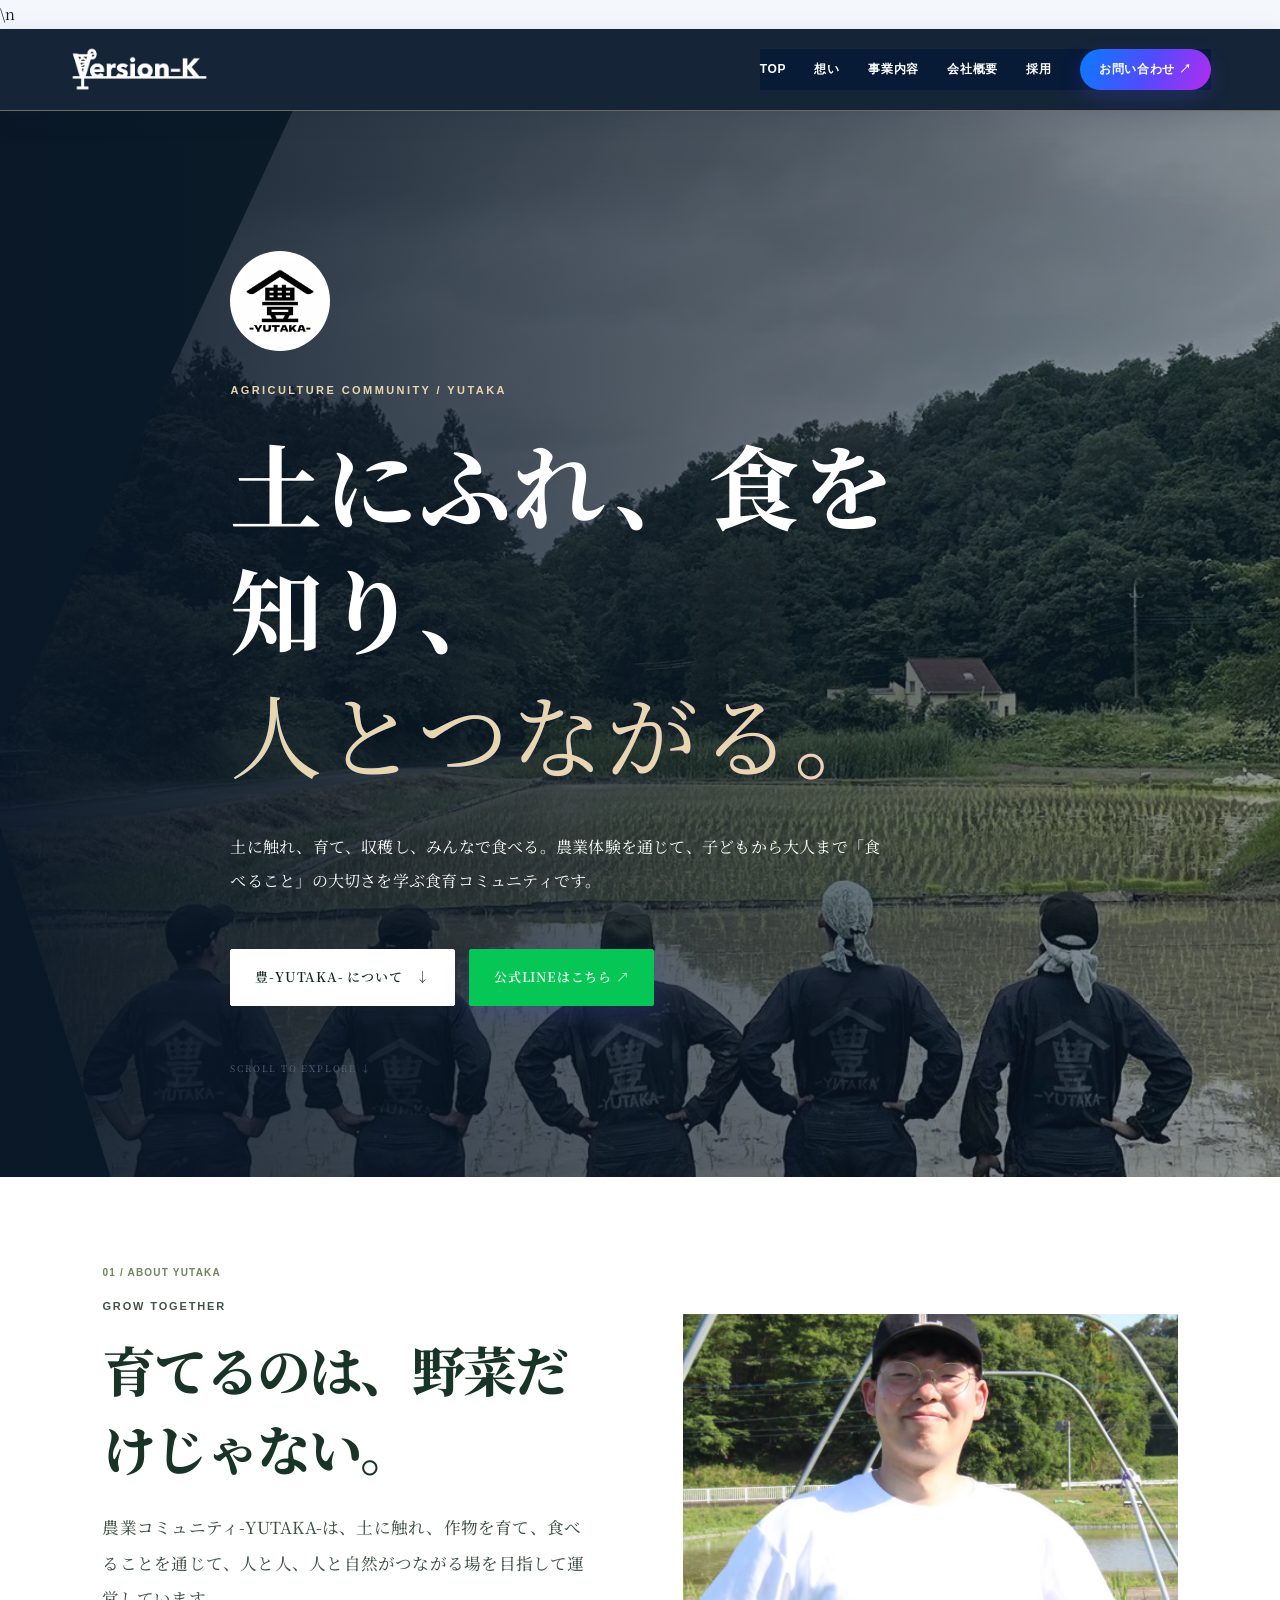
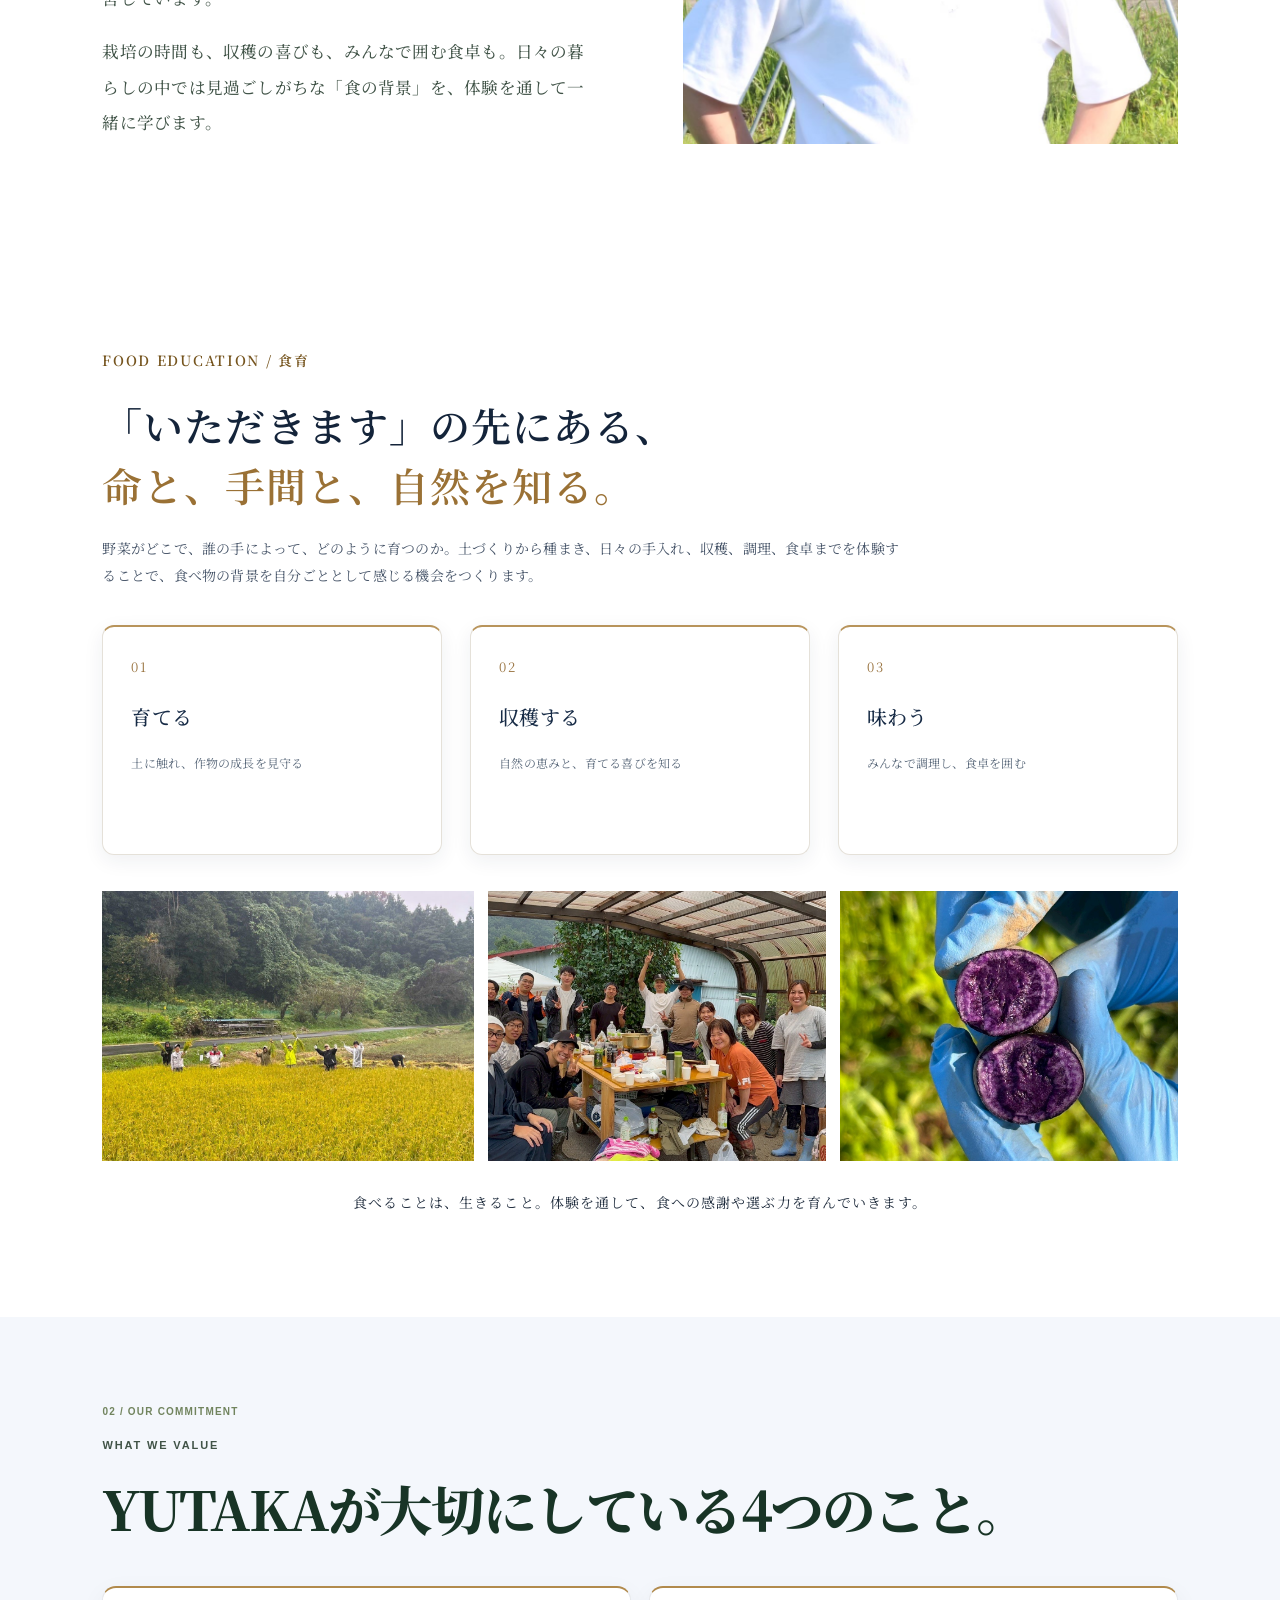
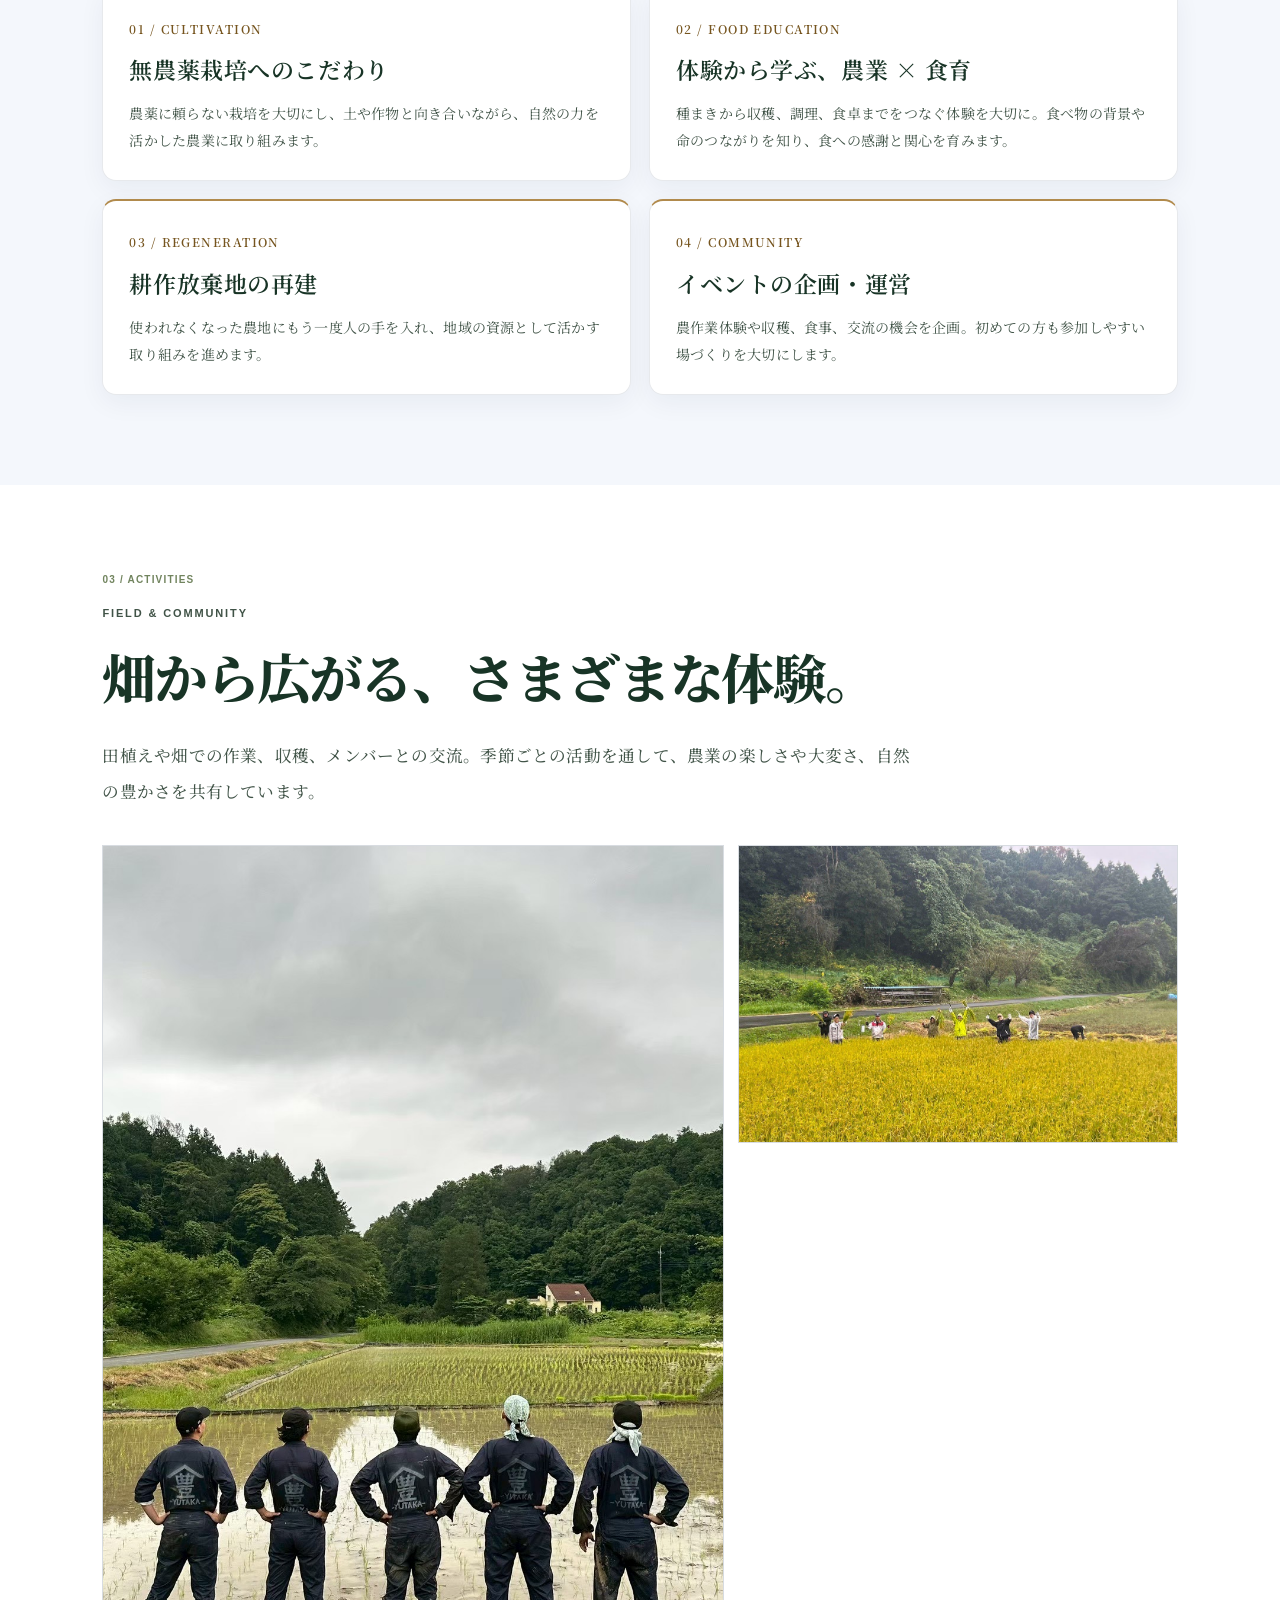
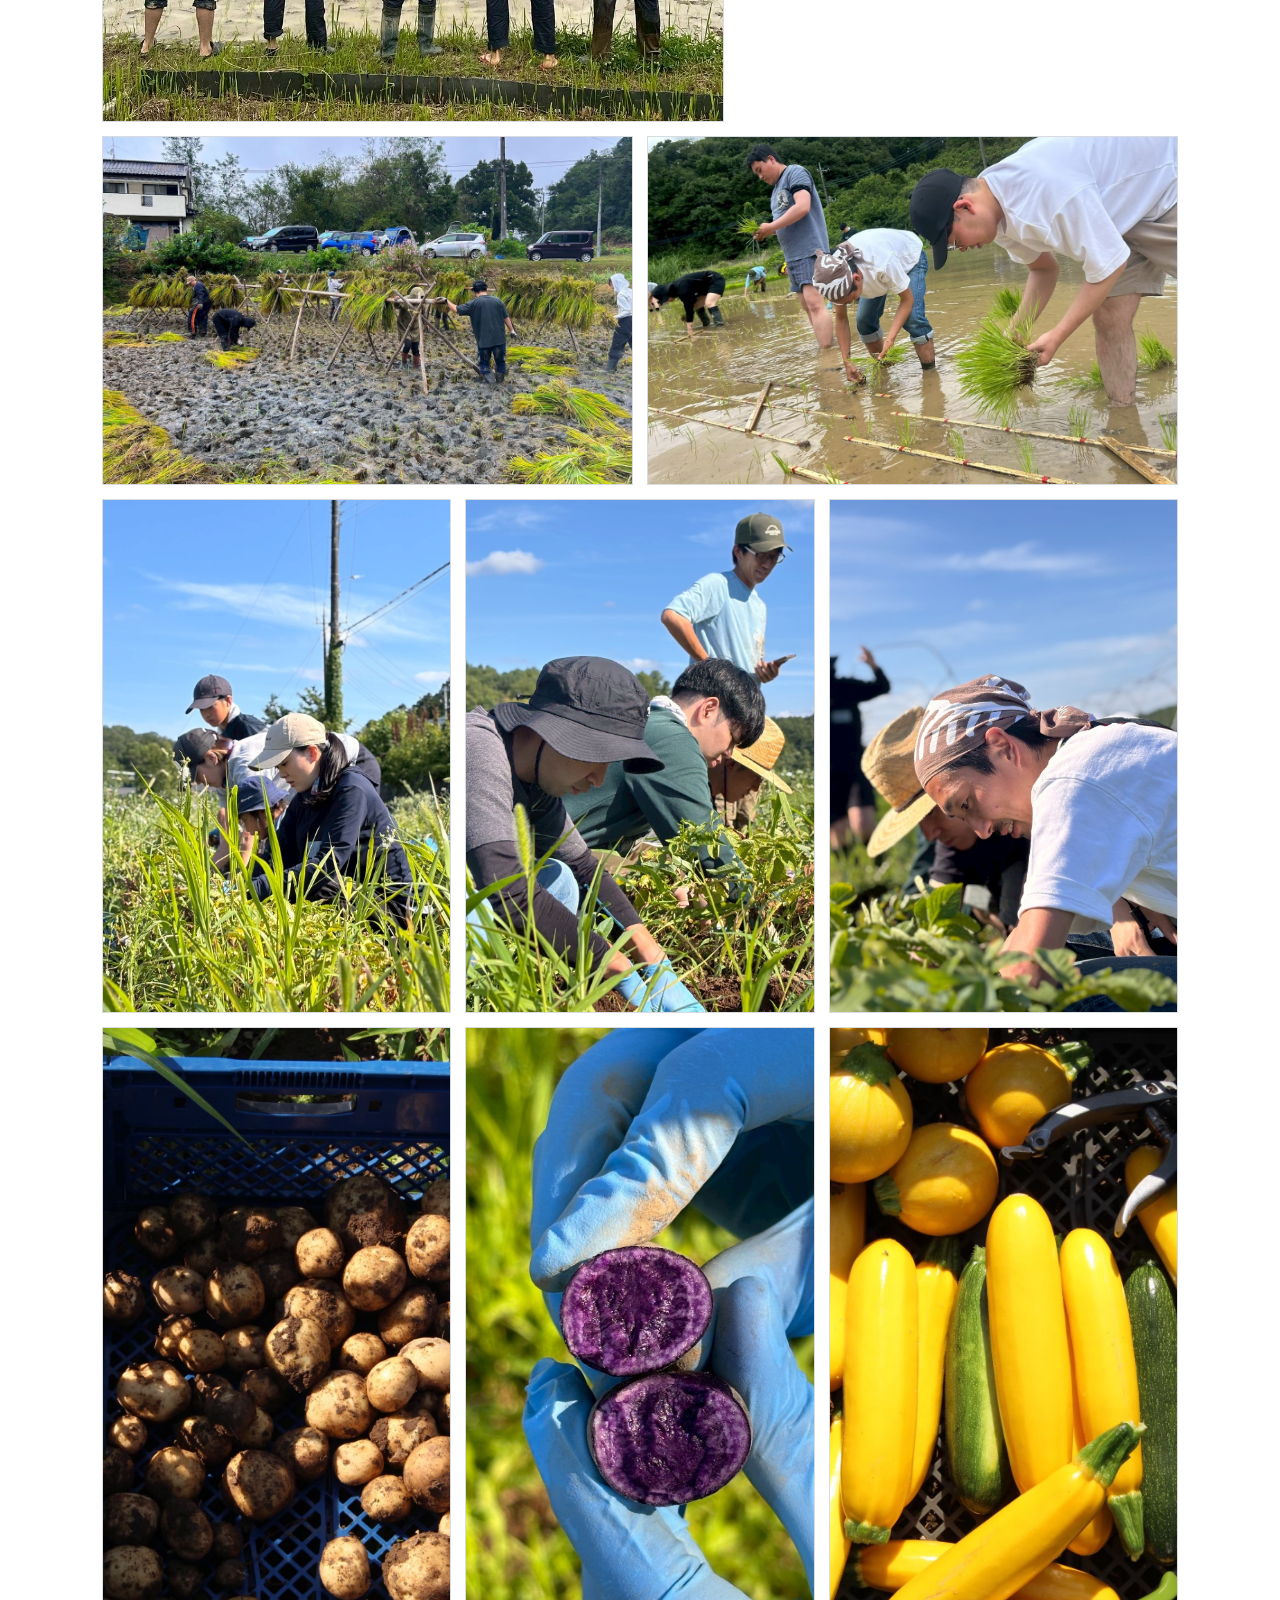
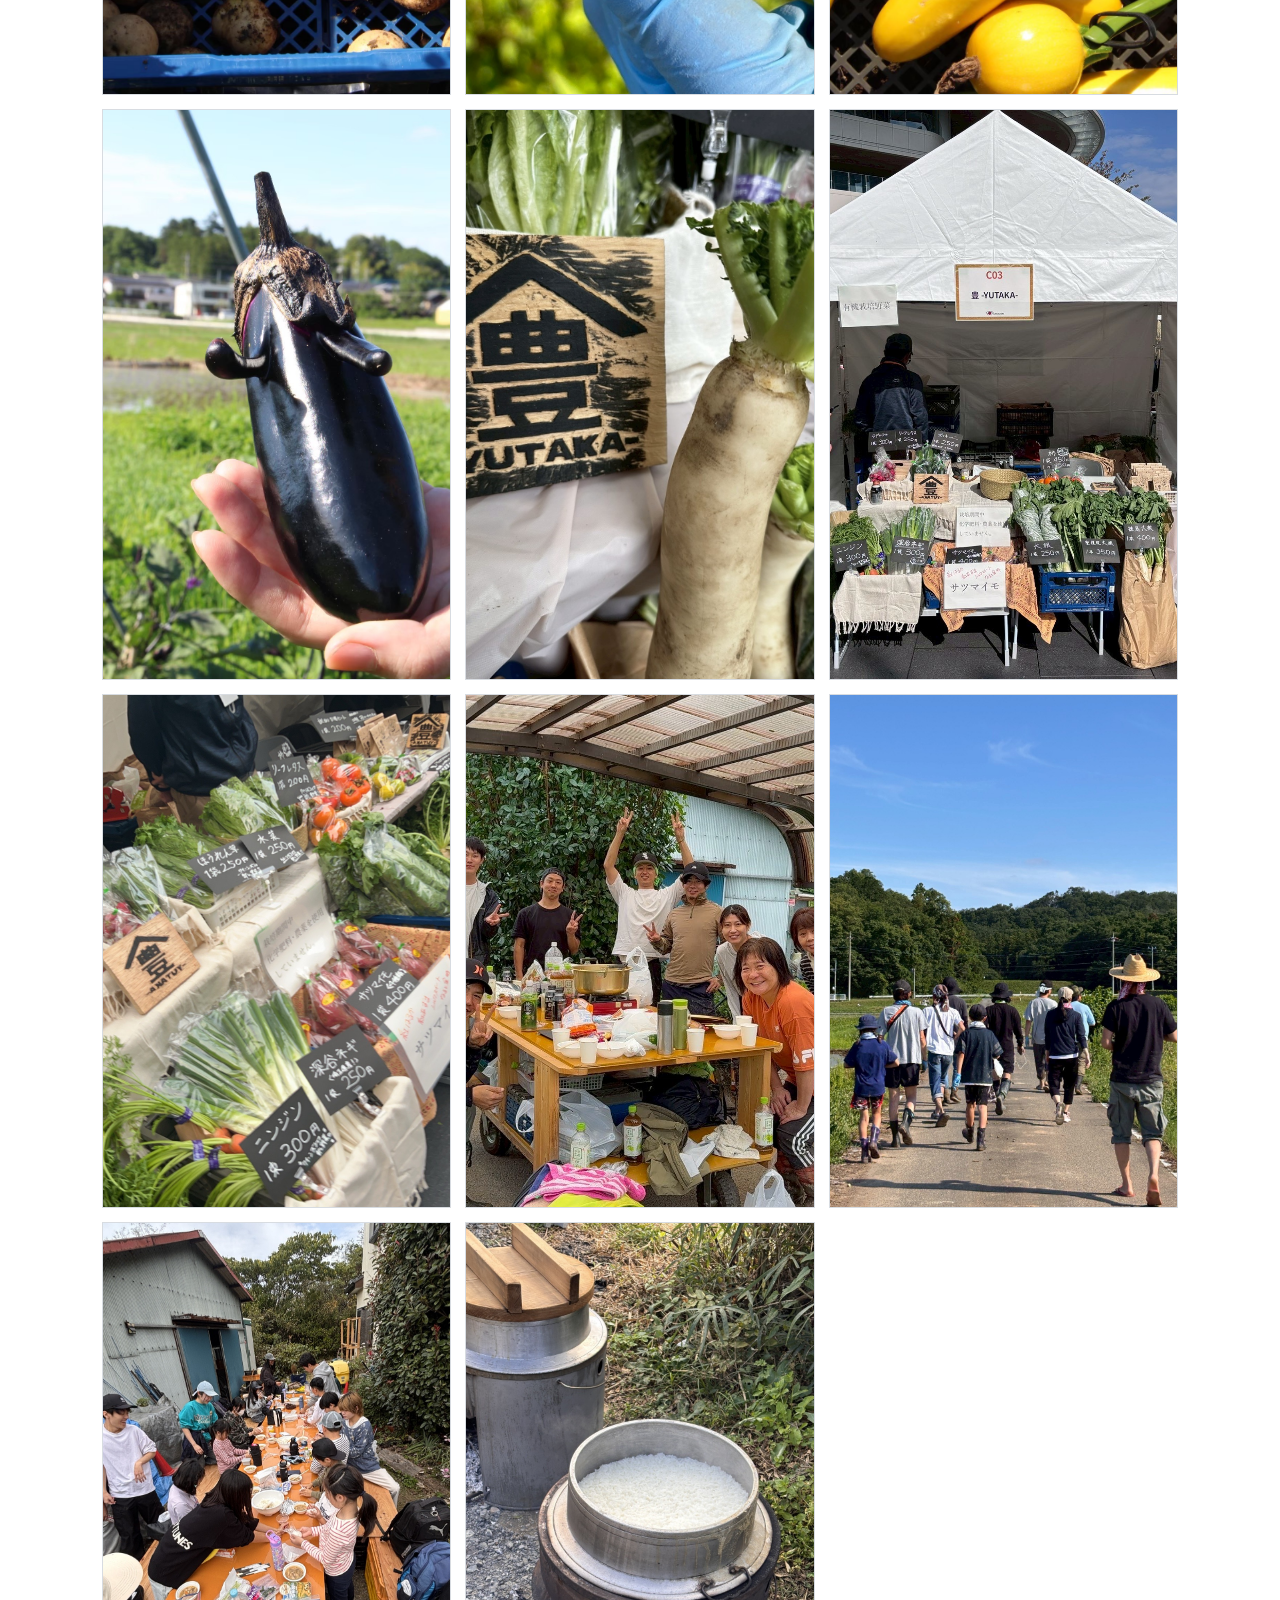
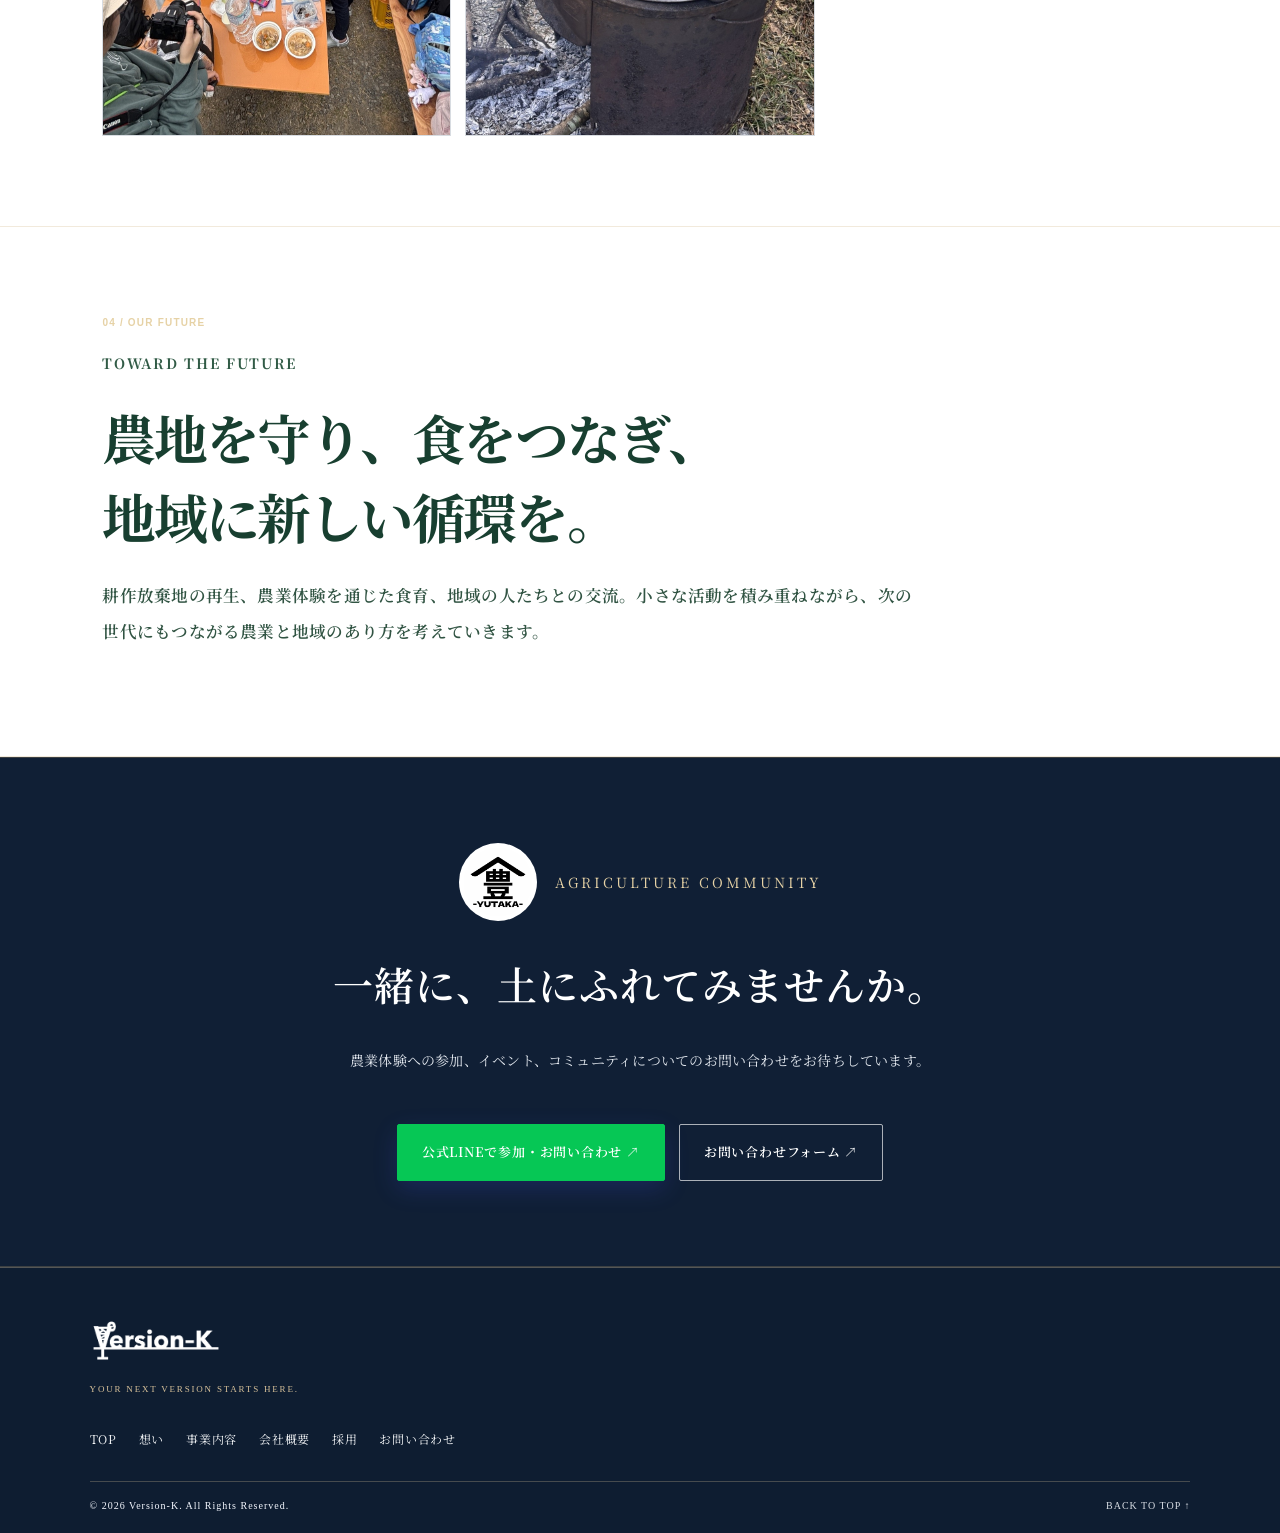
==== commit 8e1a9e12: "Add files via upload" ====
--- a/agriculture.html
+++ b/agriculture.html
@@ -147,6 +147,110 @@
 \n</style>
 <link rel="stylesheet" href="premium-final.css">
 <link rel="stylesheet" href="modern-luxury.css">
+<link rel="stylesheet" href="site-reset.css">
+<link rel="stylesheet" href="modern-editorial.css">\n<link rel="stylesheet" href="vk-modern-system.css">
+
+<style>
+
+/* =========================================================
+   VERSION-K / FINAL CONTRAST FIX
+   Header logo + navigation: white on dark navy.
+   Dark promotional bands: white copy.
+   Light cards/boxes: deep navy copy.
+   ========================================================= */
+.header .logo,
+.header .logo a,
+.header .nav,
+.header .nav a,
+.header .nav a *,
+.suit-header .suit-logo,
+.suit-header .suit-nav,
+.suit-header .suit-nav a,
+.footer-nav a,
+.footer-links a {
+  color: #ffffff !important;
+  opacity: 1 !important;
+}
+.header .logo img,
+.header a.logo img,
+.header .logo a img,
+.suit-header .suit-logo img {
+  filter: brightness(0) invert(1) !important;
+  opacity: 1 !important;
+}
+.header .nav a:hover,
+.suit-header .suit-nav a:hover,
+.footer-nav a:hover,
+.footer-links a:hover {
+  color: #e6d2a6 !important;
+}
+
+/* Dark blue / purple gradient promotional areas */
+.vk-product-band,
+.vk-product-band > *,
+.vk-product-band h1,
+.vk-product-band h2,
+.vk-product-band h3,
+.vk-product-band p,
+.vk-product-band li,
+.vk-product-band span,
+.vk-product-band small,
+.rakubure,
+.rakubure > div,
+.rakubure .eyebrow,
+.rakubure h1,
+.rakubure h2,
+.rakubure h3,
+.rakubure p,
+.rakubure li,
+.rakubure .rakubure-logo-wrap > span {
+  color: #ffffff !important;
+  opacity: 1 !important;
+}
+
+/* Light product panels and boxes: dark readable typography */
+.rakubure-visual,
+.rakubure-visual > *,
+.rakubure-visual p,
+.rakubure-visual span,
+.rakubure-visual small,
+.rakubure-visual .rakubure-logo-wrap > span {
+  color: #10243f !important;
+  opacity: 1 !important;
+}
+.rakubure-visual {
+  background: #ffffff !important;
+  border: 1px solid rgba(16,36,63,.12) !important;
+}
+.rakubure-visual .rakubure-list span {
+  color: #10243f !important;
+  background: #f1f4f8 !important;
+  border: 1px solid #dce3eb !important;
+}
+.rakubure-visual > p {
+  color: #34465d !important;
+}
+.rakubure-logo-wrap > span {
+  color: #34465d !important;
+}
+
+/* Keep call-to-action labels legible on their own backgrounds */
+.rakubure-actions .btn-gold {
+  background: #d9bd86 !important;
+  color: #10243f !important;
+}
+.rakubure-actions .btn-line {
+  color: #ffffff !important;
+  border-color: #e6d2a6 !important;
+}
+.vk-product-card,
+.vk-product-card h3,
+.vk-product-card p,
+.vk-product-card span {
+  color: #10243f !important;
+}
+
+</style>
 </head>
 <body>
 <header class="header">
@@ -172,7 +276,7 @@
 </div>
 </section>
 
-<section class="section" id="about">
+<section class="section reveal" id="about">
 <div class="section-tag">01 / ABOUT YUTAKA</div>
 <div class="yutaka-intro">
 <div>
@@ -204,7 +308,7 @@
 </div>
 </section>
 
-<section class="section soft">
+<section class="section soft reveal">
 <div class="section-tag">02 / OUR COMMITMENT</div>
 <p class="eyebrow dark">WHAT WE VALUE</p>
 <h2>YUTAKAが大切にしている4つのこと。</h2>
@@ -266,4 +370,5 @@
 <div class="footer-bottom"><span>© <span id="year"></span> Version-K. All Rights Reserved.</span><a href="#">BACK TO TOP ↑</a></div>
 </footer>
 <script src="script.js"></script>
+<script src="modern-motion.js"></script><script src="vk-motion.js" defer></script>
 </body></html>
--- a/modern-editorial.css
+++ b/modern-editorial.css
@@ -0,0 +1,263 @@
+
+/* VERSION-K / MODERN EDITORIAL DESIGN SYSTEM */
+:root{
+ --m-ink:#111719;--m-ink2:#20292A;--m-paper:#F7F8F5;--m-white:#FFFFFF;
+ --m-lime:#C9F36A;--m-green:#315B42;--m-muted:#596365;--m-line:#DDE2DC;
+ --m-shadow:0 18px 55px rgba(17,23,25,.10);
+}
+*{box-sizing:border-box}
+html{scroll-behavior:smooth;scroll-padding-top:82px}
+body{background:var(--m-paper)!important;color:var(--m-ink)!important;font-family:"Noto Sans JP","Hiragino Kaku Gothic ProN",Meiryo,sans-serif!important;font-size:15px!important;line-height:1.9!important;letter-spacing:.015em!important}
+h1,h2,h3,h4{font-family:"Noto Sans JP","Hiragino Kaku Gothic ProN",Meiryo,sans-serif!important;color:var(--m-ink)!important;letter-spacing:-.035em!important}
+p{color:var(--m-muted)}
+a{transition:color .25s ease,background .25s ease,transform .25s ease}
+.header{height:82px!important;padding:0 clamp(20px,5.4vw,88px)!important;background:rgba(17,23,25,.96)!important;color:#fff!important;border:0!important;box-shadow:none!important;backdrop-filter:blur(16px)!important}
+.header .logo img{max-height:48px!important;filter:grayscale(1) brightness(0) invert(1)}
+.header .nav{gap:clamp(14px,2.2vw,32px)!important;font-family:"Noto Sans JP",sans-serif!important;font-size:12px!important;font-weight:650!important;letter-spacing:.04em!important}
+.header .nav a{color:#F6F8F4!important}
+.header .nav a:hover{color:var(--m-lime)!important}
+.header .nav .nav-cta{background:var(--m-lime)!important;color:var(--m-ink)!important;border:0!important;border-radius:3px!important;padding:12px 19px!important}
+.menu-btn{border-color:rgba(255,255,255,.45)!important;border-radius:2px!important}.menu-btn i{background:#fff!important}
+.hero{min-height:min(760px,calc(100vh - 82px))!important;display:flex!important;align-items:flex-end!important;background:var(--m-ink)!important;overflow:hidden!important;position:relative!important}
+.hero .hero-bg{inset:0!important;background-position:center 48%!important;background-size:cover!important;opacity:.72!important;transform:scale(1.025);animation:heroDrift 18s ease-in-out infinite alternate}
+.hero:after{content:""!important;position:absolute!important;inset:0!important;z-index:0!important;background:linear-gradient(90deg,rgba(9,15,16,.84) 0%,rgba(9,15,16,.46) 58%,rgba(9,15,16,.08) 100%),linear-gradient(0deg,rgba(9,15,16,.44),transparent 58%)!important}
+.hero-inner{position:relative!important;z-index:2!important;margin:0!important;padding:clamp(120px,17vh,190px) clamp(24px,8vw,132px) 92px!important;max-width:1120px!important}
+.hero .eyebrow{color:var(--m-lime)!important;font:700 11px "Noto Sans JP",sans-serif!important;letter-spacing:.2em!important;margin-bottom:25px!important}
+.hero h1{font-size:clamp(42px,7.2vw,94px)!important;line-height:1.32!important;font-weight:800!important;color:#fff!important;letter-spacing:-.055em!important;margin:0 0 25px!important}
+.hero h1 em{font-style:normal!important;color:var(--m-lime)!important}
+.hero-copy{color:#F2F5F0!important;font-size:clamp(13px,1.25vw,16px)!important;line-height:2.2!important;max-width:600px!important}
+.hero-inner:after{content:"SCROLL TO EXPLORE  ↓";display:block;color:rgba(255,255,255,.7);font-size:9px;letter-spacing:.2em;margin-top:54px}
+.section{padding:clamp(76px,10vw,145px) clamp(22px,8vw,128px)!important;background:var(--m-paper)!important}
+.section.soft{background:#ECEFE9!important}
+.section-tag{color:#8A9690!important;font:700 10px "Noto Sans JP",sans-serif!important;letter-spacing:.2em!important;margin-bottom:30px!important}
+.eyebrow.dark{color:var(--m-green)!important;font:750 10px "Noto Sans JP",sans-serif!important;letter-spacing:.2em!important;margin-bottom:18px!important}
+.section h2{font-size:clamp(30px,4.2vw,55px)!important;line-height:1.48!important;font-weight:800!important;letter-spacing:-.045em!important}
+.section .lead{color:#465251!important;font-size:clamp(14px,1.3vw,17px)!important;line-height:2.15!important}
+.split{gap:clamp(28px,7vw,110px)!important;align-items:center!important}
+.split>img{width:100%!important;max-height:540px!important;object-fit:cover!important;border-radius:2px!important;box-shadow:none!important}
+.tile-link{display:inline-flex!important;align-items:center!important;gap:14px!important;color:var(--m-ink)!important;font-size:12px!important;font-weight:750!important;letter-spacing:.04em!important;border-bottom:1px solid var(--m-ink)!important;padding:8px 0!important}
+.tile-link:hover{color:var(--m-green)!important;border-color:var(--m-green)!important;transform:translateX(4px)}
+.tiles{grid-template-columns:repeat(3,minmax(0,1fr))!important;gap:16px!important;margin-top:48px!important}
+.tile{display:block!important;background:#fff!important;border:0!important;border-radius:2px!important;overflow:hidden!important;box-shadow:none!important;position:relative!important}
+.tile img{width:100%!important;height:clamp(175px,19vw,270px)!important;object-fit:cover!important;transition:transform .7s cubic-bezier(.2,.7,.2,1)!important}
+.tile:hover img{transform:scale(1.045)!important}
+.tile-body{padding:22px 23px 25px!important}
+.tile-body small{color:var(--m-green)!important;font:750 9px "Noto Sans JP",sans-serif!important;letter-spacing:.16em!important}
+.tile-body h3{font-size:17px!important;font-weight:750!important;margin:9px 0!important}
+.tile-body p{font-size:12px!important;line-height:1.9!important;color:#697371!important;min-height:48px}
+.tile-body .tile-link{border:0!important;color:var(--m-green)!important;padding:0!important}
+.note{font-size:10px!important;color:#78827E!important;margin-top:22px!important}
+.cta{background:var(--m-lime)!important;padding:clamp(65px,9vw,118px) 8%!important;text-align:left!important;display:grid!important;grid-template-columns:1.2fr .8fr!important;align-items:center!important;gap:30px!important}
+.cta .eyebrow.dark{color:#4E6531!important}
+.cta h2{color:var(--m-ink)!important;font-size:clamp(32px,4vw,52px)!important;font-weight:800!important}
+.cta p{color:#34402D!important;font-size:13px!important;line-height:2!important}
+.btn{border-radius:2px!important;min-height:52px!important;padding:15px 24px!important;font-size:12px!important;font-weight:750!important;letter-spacing:.04em!important}
+.btn-dark,.btn-primary{background:var(--m-ink)!important;color:#fff!important;border:1px solid var(--m-ink)!important}
+.btn-dark:hover,.btn-primary:hover{background:var(--m-green)!important;border-color:var(--m-green)!important}
+.btn-light{background:#fff!important;color:var(--m-ink)!important;border:1px solid #fff!important}
+.footer{background:var(--m-ink)!important;color:#fff!important;padding:60px clamp(22px,7vw,110px) 25px!important}
+.footer .logo img{filter:grayscale(1) brightness(0) invert(1);max-height:45px!important}
+.footer>p{color:var(--m-lime)!important;font-size:9px!important;letter-spacing:.2em!important}
+.footer-nav{display:flex!important;flex-wrap:wrap!important;gap:22px!important;margin:30px 0!important}
+.footer-nav a{color:#D5DDD7!important;font-size:11px!important}
+.footer-nav a:hover{color:var(--m-lime)!important}
+.footer-bottom{border-top:1px solid rgba(255,255,255,.17)!important;padding-top:18px!important;color:#AAB4AE!important;font-size:10px!important}
+.dark-section{background:#17201D!important;color:#fff!important}
+.dark-section h2,.dark-section h3{color:#fff!important}
+.dark-section p,.dark-section .lead{color:#D5DDD7!important}
+.point{background:#202B26!important;border:1px solid rgba(201,243,106,.24)!important;border-radius:2px!important}
+.point h3{color:#fff!important}.point p{color:#D0D8D1!important}.point b{color:var(--m-lime)!important}
+.contact-hero,.company-hero{background:#141C1A!important}
+.contact-hero h1,.company-hero h1{color:#fff!important}
+.contact-hero p,.company-hero p{color:#E0E6E1!important}
+.contact-hero .contact-kicker,.contact-eyebrow{color:var(--m-lime)!important}
+.contact-form-card,.contact-aside,.contact-guide{background:#fff!important;border:1px solid var(--m-line)!important;border-radius:3px!important;box-shadow:none!important}
+.contact-form-card h2,.contact-aside h2{color:var(--m-ink)!important}
+.contact-form-card label{color:#26322E!important;font-weight:700!important}
+.contact-form-card input,.contact-form-card textarea,.contact-form-card select{background:#fff!important;color:#18221F!important;border:1px solid #CBD3CC!important;border-radius:2px!important}
+.vk-submit{background:var(--m-ink)!important;color:#fff!important;border:0!important;border-radius:2px!important}
+.digital-hero,.career-hero{background:#121A18!important}
+.digital-hero .hero-bg,.career-hero .hero-bg{opacity:.5!important}
+.digital-hero:after,.career-hero:after{background:linear-gradient(90deg,rgba(9,15,14,.9),rgba(9,15,14,.48))!important}
+.digital-kicker,.career-hero .eyebrow{color:var(--m-lime)!important}
+.digital-section{padding:clamp(70px,9vw,125px) clamp(22px,8vw,120px)!important;background:var(--m-paper)!important}
+.digital-section.soft{background:#ECEFE9!important}
+.digital-section h2{color:var(--m-ink)!important;font-size:clamp(30px,4vw,48px)!important}
+.digital-section .lead{color:#465251!important}
+.digital-card,.flow-step{background:#fff!important;border:1px solid #E0E5DF!important;border-top:3px solid var(--m-green)!important;border-radius:2px!important;box-shadow:none!important;padding:28px!important}
+.digital-card h3,.flow-step h3{color:var(--m-ink)!important}.digital-card p,.flow-step p{color:#596561!important}
+.digital-card .num,.flow-step b,.digital-card .sub{color:var(--m-green)!important}
+.digital-dark{background:#17201D!important}
+.digital-dark h2,.digital-dark h3{color:#fff!important}.digital-dark p,.digital-dark .lead{color:#D6DED8!important}
+.digital-dark .digital-card{background:#202B26!important;border-color:#3D4D42!important}.digital-dark .digital-card h3{color:#fff!important}.digital-dark .digital-card p{color:#D6DED8!important}
+.rakubure{background:#111719!important;border:0!important;border-radius:3px!important;padding:clamp(30px,5vw,65px)!important}
+.rakubure h3,.rakubure p{color:#fff!important}.rakubure .eyebrow{color:var(--m-lime)!important}
+.rakubure-visual{background:#fff!important;border:0!important;border-radius:2px!important}
+.rakubure-list span{background:#F1F4EF!important;color:#1A2520!important;border:1px solid #E0E5DF!important}
+.rakubure-actions .btn-gold{background:var(--m-lime)!important;color:var(--m-ink)!important}
+.rakubure-actions .btn-line{border-color:#AEBBB1!important;color:#fff!important}
+.career-calibre{background:#EEF1EB!important;color:var(--m-ink)!important}
+.career-calibre h2,.career-calibre h3,.career-calibre p{color:var(--m-ink)!important}
+.career-line-button{background:var(--m-ink)!important;color:#fff!important;border-radius:2px!important}
+.yutaka-cta{background:#18221D!important;color:#fff!important}
+.yutaka-cta h2,.yutaka-cta p{color:#fff!important}
+.yutaka-line-button,.yutaka-hero-line{background:var(--m-lime)!important;color:var(--m-ink)!important;border:0!important}
+.lux-hero{background:#121A18!important}.lux-hero h1,.lux-hero h2{color:#fff!important}
+.job,.business-card,.flow-card,.feature{background:#fff!important;border:1px solid var(--m-line)!important;border-radius:2px!important;box-shadow:none!important}
+.job h3,.business-card h3,.flow-card h3,.feature h3{color:var(--m-ink)!important}
+@keyframes heroDrift{from{transform:scale(1.025) translateX(0)}to{transform:scale(1.08) translateX(-1.2%)}}
+.reveal{opacity:0;transform:translateY(24px);transition:opacity .7s ease,transform .7s cubic-bezier(.2,.7,.2,1)}
+.reveal.is-visible{opacity:1;transform:none}
+@media(max-width:900px){.tiles{grid-template-columns:repeat(2,minmax(0,1fr))!important}.hero-inner{padding-left:7%!important}.cta{grid-template-columns:1fr!important}}
+@media(max-width:640px){
+ .header{height:70px!important;padding:0 18px!important}
+ .header .logo img{max-height:40px!important}
+ .header .nav{background:#111719!important;padding:24px!important}
+ .header .nav a{color:#fff!important}
+ .hero{min-height:660px!important}
+ .hero-inner{padding:130px 7% 62px!important}
+ .hero h1{font-size:clamp(39px,10vw,55px)!important}
+ .section{padding:70px 7%!important}
+ .tiles{grid-template-columns:1fr!important;gap:13px!important}
+ .tile{display:grid!important;grid-template-columns:38% 62%!important;align-items:stretch!important}
+ .tile img{height:100%!important;min-height:180px!important}
+ .tile-body{padding:16px!important}
+ .tile-body h3{font-size:14px!important}
+ .tile-body p{font-size:11px!important;min-height:0}
+ .split{grid-template-columns:1fr!important}
+ .cta{padding:65px 7%!important}
+ .digital-cards,.digital-flow{grid-template-columns:1fr!important}
+}
+@media(prefers-reduced-motion:reduce){*,*:before,*:after{scroll-behavior:auto!important;animation:none!important;transition:none!important}.reveal{opacity:1;transform:none}}
+
+.vk-marquee{overflow:hidden;background:#C9F36A;color:#111719;padding:13px 0;font-size:10px;font-weight:800;letter-spacing:.23em;white-space:nowrap}
+.vk-marquee div{display:inline-block;min-width:200%;animation:marquee 30s linear infinite}
+@keyframes marquee{to{transform:translateX(-50%)}}
+.vk-product-band{background:#111719;color:#fff;padding:clamp(70px,9vw,125px) clamp(22px,8vw,128px);display:grid;grid-template-columns:1fr 1fr;gap:18px}
+.vk-product-heading{grid-column:1/-1;display:grid;grid-template-columns:1fr 1fr;gap:20px 50px;align-items:end;margin-bottom:25px}
+.vk-product-heading span{grid-column:1/-1;color:#C9F36A;font-size:10px;font-weight:800;letter-spacing:.2em}
+.vk-product-heading h2{color:#fff!important;font-size:clamp(29px,4vw,48px)!important;line-height:1.45!important;margin:0}
+.vk-product-heading p{color:#D3DAD4;font-size:13px;line-height:2}
+.vk-product-card{min-height:260px;background:#F7F8F5;display:grid;grid-template-columns:1fr 140px;align-items:center;gap:15px;padding:28px;color:#111719;position:relative;overflow:hidden}
+.vk-product-card:hover{transform:translateY(-5px);background:#fff}
+.vk-product-number{position:absolute;top:17px;left:22px;color:#6D7B70;font-size:9px;font-weight:800;letter-spacing:.15em}
+.vk-product-copy{padding-top:22px;position:relative;z-index:1}
+.vk-product-copy h3{font-size:clamp(21px,2.4vw,30px)!important;margin:0 0 10px}
+.vk-product-copy p{font-size:12px;line-height:1.9;color:#5C6760}
+.vk-product-copy span{display:inline-block;margin-top:15px;font-size:9px;font-weight:800;letter-spacing:.15em;color:#315B42}
+.vk-product-card img{width:100%;max-width:140px;height:auto;object-fit:contain}
+@media(max-width:700px){.vk-product-band{grid-template-columns:1fr;padding:65px 7%}.vk-product-heading{grid-template-columns:1fr}.vk-product-card{min-height:220px;grid-template-columns:1fr 110px;padding:23px}.vk-product-card img{max-width:110px}}
+
+/* =========================================================
+   VERSION-K / COLOR RESET + MOTION FIRST
+   Palette: Electric Blue / Violet / Cyan / Coral / White
+   ========================================================= */
+:root{
+ --m-ink:#121B35;
+ --m-ink2:#25345A;
+ --m-paper:#F8FAFF;
+ --m-white:#FFFFFF;
+ --m-blue:#1769FF;
+ --m-violet:#7A35F2;
+ --m-cyan:#16C8E8;
+ --m-coral:#FF735E;
+ --m-lime:#A9F05A;
+ --m-green:#167C70;
+ --m-muted:#59657B;
+ --m-line:#E4EAF5;
+ --m-gradient:linear-gradient(115deg,#087BFF 0%,#514BFF 52%,#B42BEE 100%);
+ --m-shadow:0 14px 42px rgba(31,67,145,.12);
+}
+html{scroll-behavior:smooth}
+body{background:#F8FAFF!important;color:#17213A!important;font-family:"Noto Sans JP","Hiragino Kaku Gothic ProN",Meiryo,sans-serif!important}
+h1,h2,h3,h4{color:#121B35!important}
+p{color:#59657B}
+.header{background:rgba(255,255,255,.9)!important;color:#121B35!important;border-bottom:1px solid #E9EDF5!important;box-shadow:0 4px 24px rgba(31,67,145,.05)!important;backdrop-filter:blur(18px)!important}
+.header .logo img{filter:none!important}
+.header .nav a{color:#1B2742!important}
+.header .nav a:hover{color:#1769FF!important}
+.header .nav .nav-cta{background:var(--m-gradient)!important;color:#fff!important;border:0!important;border-radius:999px!important;box-shadow:0 8px 22px rgba(76,78,255,.22)!important}
+.menu-btn{border-color:#D9E1F0!important}.menu-btn i{background:#17213A!important}
+.hero{background:#F8FAFF!important;color:#121B35!important;min-height:min(780px,calc(100vh - 82px))!important;isolation:isolate}
+.hero:before{content:"";position:absolute;width:clamp(260px,40vw,620px);height:clamp(260px,40vw,620px);border-radius:50%;right:-8%;top:7%;background:radial-gradient(circle at 30% 30%,rgba(22,200,232,.34),rgba(23,105,255,.14) 45%,rgba(122,53,242,.08) 70%,transparent 72%);filter:blur(3px);z-index:0;animation:vkFloat 10s ease-in-out infinite alternate}
+.hero .hero-bg{opacity:.92!important;clip-path:polygon(24% 0,100% 0,100% 100%,10% 100%,0 62%);animation:vkHeroZoom 22s ease-in-out infinite alternate!important}
+.hero:after{background:linear-gradient(90deg,rgba(248,250,255,.98) 0%,rgba(248,250,255,.92) 37%,rgba(248,250,255,.30) 65%,rgba(248,250,255,.02) 100%)!important}
+.hero-inner{max-width:820px!important;padding-top:140px!important;padding-bottom:100px!important}
+.hero .eyebrow{color:#1769FF!important;letter-spacing:.22em!important;font-weight:800!important}
+.hero h1{color:#121B35!important;font-weight:850!important;letter-spacing:-.06em!important;line-height:1.28!important}
+.hero h1 em{background:var(--m-gradient);-webkit-background-clip:text;background-clip:text;color:transparent!important}
+.hero-copy{color:#35415D!important;font-weight:500!important}
+.hero-inner:after{color:#58647D!important}
+.section{background:#F8FAFF!important}
+.section.soft{background:#F0F4FC!important}
+.section-tag{color:#8491AB!important}
+.eyebrow.dark{color:#1769FF!important}
+.section h2{color:#121B35!important}
+.section .lead{color:#4E5B75!important}
+.tile{border-radius:20px!important;box-shadow:0 8px 30px rgba(31,67,145,.07)!important;transition:transform .45s cubic-bezier(.2,.8,.2,1),box-shadow .45s ease!important}
+.tile:hover{transform:translateY(-10px)!important;box-shadow:0 22px 48px rgba(31,67,145,.16)!important}
+.tile img{transition:transform .9s cubic-bezier(.2,.8,.2,1),filter .5s ease!important}
+.tile:hover img{transform:scale(1.075)!important;filter:saturate(1.12)}
+.tile-body small{color:#1769FF!important}
+.tile-body .tile-link{color:#1769FF!important}
+.tile-link{color:#1769FF!important;border-color:#1769FF!important}
+.tile-link:hover{color:#7A35F2!important;border-color:#7A35F2!important}
+.cta{background:var(--m-gradient)!important;position:relative!important;overflow:hidden!important}
+.cta:before,.cta:after{content:"";position:absolute;border:1px solid rgba(255,255,255,.25);border-radius:50%;pointer-events:none}
+.cta:before{width:430px;height:430px;right:-80px;top:-210px;animation:vkOrbit 18s linear infinite}
+.cta:after{width:270px;height:270px;right:160px;bottom:-190px;animation:vkOrbit 13s linear infinite reverse}
+.cta h2,.cta p,.cta .eyebrow.dark{color:#fff!important;position:relative;z-index:1}
+.cta .btn{position:relative;z-index:2;background:#fff!important;color:#1C2B55!important;border:0!important;border-radius:999px!important;box-shadow:0 12px 28px rgba(12,30,100,.2)!important}
+.btn-dark,.btn-primary{background:var(--m-gradient)!important;color:#fff!important;border:0!important;border-radius:999px!important;box-shadow:0 9px 24px rgba(58,83,240,.2)!important}
+.btn-dark:hover,.btn-primary:hover{transform:translateY(-3px)!important;filter:saturate(1.2)}
+.btn-light{border-radius:999px!important}
+.footer{background:#121B35!important}
+.footer .logo img{filter:brightness(0) invert(1)!important}
+.footer>p{color:#A8C4FF!important}
+.footer-nav a:hover{color:#6CE6F4!important}
+.vk-marquee{background:var(--m-gradient)!important;color:#fff!important;padding:17px 0!important;letter-spacing:.24em!important}
+.vk-product-band{background:#111B36!important}
+.vk-product-heading span{color:#66E5F2!important}
+.vk-product-card{border-radius:22px!important;box-shadow:0 12px 36px rgba(0,0,0,.14)!important;transition:transform .45s cubic-bezier(.2,.8,.2,1),box-shadow .45s ease!important}
+.vk-product-card:hover{transform:translateY(-9px) scale(1.01)!important;box-shadow:0 24px 55px rgba(0,0,0,.2)!important}
+.vk-product-copy span{color:#1769FF!important}
+.digital-hero,.career-hero{background:#F8FAFF!important}
+.digital-hero:after,.career-hero:after{background:linear-gradient(90deg,rgba(12,25,55,.88),rgba(12,25,55,.48))!important}
+.digital-kicker,.career-hero .eyebrow{color:#76E8F2!important}
+.digital-section{background:#F8FAFF!important}
+.digital-section.soft{background:#F0F4FC!important}
+.digital-card,.flow-step{border:1px solid #E1E8F5!important;border-top:4px solid #1769FF!important;border-radius:18px!important;box-shadow:0 8px 28px rgba(31,67,145,.07)!important;transition:transform .4s ease,box-shadow .4s ease!important}
+.digital-card:hover,.flow-step:hover{transform:translateY(-8px)!important;box-shadow:0 20px 42px rgba(31,67,145,.14)!important}
+.digital-card .num,.flow-step b,.digital-card .sub{color:#1769FF!important}
+.digital-dark{background:#17234A!important}
+.digital-dark .digital-card{background:#202F5B!important;border-color:rgba(128,162,255,.28)!important}
+.rakubure{background:linear-gradient(120deg,#17234A,#3435A8 58%,#5B36BD)!important;border:0!important;border-radius:24px!important;overflow:hidden!important}
+.rakubure:before{color:rgba(255,255,255,.08)!important;animation:vkFloat 9s ease-in-out infinite alternate}
+.rakubure-visual{border-radius:18px!important}
+.rakubure-list span{border-radius:10px!important}
+.career-calibre{border-radius:22px!important}
+.career-line-button,.yutaka-line-button,.yutaka-hero-line{border-radius:999px!important;background:var(--m-gradient)!important;color:#fff!important;box-shadow:0 8px 24px rgba(63,82,234,.2)!important}
+.yutaka-cta{background:linear-gradient(125deg,#153F38,#176C63)!important}
+.yutaka-cta h2,.yutaka-cta p{color:#fff!important}
+.contact-hero,.company-hero{background:linear-gradient(125deg,#17234A,#2E4CB5)!important}
+.contact-hero h1,.company-hero h1{color:#fff!important}
+.contact-hero p,.company-hero p{color:#EDF2FF!important}
+.contact-form-card,.contact-aside,.contact-guide{border-radius:18px!important;box-shadow:0 12px 35px rgba(31,67,145,.07)!important}
+.vk-submit{background:var(--m-gradient)!important;border-radius:999px!important;color:#fff!important}
+.job,.business-card,.flow-card,.feature{border-radius:18px!important;box-shadow:0 8px 28px rgba(31,67,145,.07)!important;transition:transform .4s ease,box-shadow .4s ease!important}
+.job:hover,.business-card:hover,.flow-card:hover,.feature:hover{transform:translateY(-7px)!important;box-shadow:0 20px 42px rgba(31,67,145,.13)!important}
+/* motion language */
+@keyframes vkFloat{0%{transform:translate3d(0,0,0) rotate(0)}50%{transform:translate3d(18px,-20px,0) rotate(8deg)}100%{transform:translate3d(-12px,12px,0) rotate(-5deg)}}
+@keyframes vkHeroZoom{0%{transform:scale(1.02) translateY(0)}100%{transform:scale(1.10) translateY(-1.5%)}}
+@keyframes vkOrbit{to{transform:rotate(360deg)}}
+@keyframes vkGradientFlow{0%,100%{background-position:0% 50%}50%{background-position:100% 50%}}
+.reveal{opacity:0;transform:translateY(42px) scale(.985);filter:blur(3px);transition:opacity .85s cubic-bezier(.2,.8,.2,1),transform .85s cubic-bezier(.2,.8,.2,1),filter .85s ease}
+.reveal.is-visible{opacity:1;transform:translateY(0) scale(1);filter:blur(0)}
+.tile.reveal,.digital-card.reveal,.flow-step.reveal,.vk-product-card.reveal{transition-duration:.75s}
+.tile:nth-child(3n+1),.digital-card:nth-child(3n+1){--motion-delay:0ms}
+.tile:nth-child(3n+2),.digital-card:nth-child(3n+2){--motion-delay:110ms}
+.tile:nth-child(3n),.digital-card:nth-child(3n){--motion-delay:220ms}
+.reveal{transition-delay:var(--motion-delay,0ms)}
+@media(max-width:900px){.hero .hero-bg{clip-path:none!important;opacity:.55!important}.hero:after{background:linear-gradient(90deg,rgba(248,250,255,.96),rgba(248,250,255,.62))!important}}
+@media(max-width:640px){.header{background:rgba(255,255,255,.96)!important}.hero{min-height:650px!important}.hero:before{right:-35%;top:12%}.hero .hero-bg{clip-path:none!important;opacity:.34!important}.hero:after{background:linear-gradient(90deg,rgba(248,250,255,.96),rgba(248,250,255,.72))!important}.tile{border-radius:15px!important}.cta{grid-template-columns:1fr!important}}
+@media(prefers-reduced-motion:reduce){html{scroll-behavior:auto!important}*,*:before,*:after{animation:none!important;transition:none!important}.reveal{opacity:1!important;transform:none!important;filter:none!important}}
--- a/vk-modern-system.css
+++ b/vk-modern-system.css
@@ -0,0 +1,20 @@
+/* VERSION-K MODERN BLUE SYSTEM / High contrast & motion */
+:root{--vk-bg:#f4f7fc;--vk-surface:#ffffff;--vk-ink:#101c33;--vk-muted:#52627a;--vk-navy:#071a36;--vk-navy2:#0d2b55;--vk-blue:#1769ff;--vk-cyan:#13bde8;--vk-violet:#743cff;--vk-line:#dce5f1;--vk-soft:#eaf2ff;--vk-coral:#ff705d;--vk-shadow:0 18px 48px rgba(14,35,72,.10)}
+html{scroll-behavior:smooth;scroll-padding-top:90px}body{background:var(--vk-bg)!important;color:var(--vk-ink)!important;font-family:'Noto Sans JP','Noto Serif JP',sans-serif!important;line-height:1.85;letter-spacing:.01em}body p,body li{color:var(--vk-muted)}body h1,body h2,body h3,body h4,body strong,body b{color:var(--vk-ink)}
+.header{background:rgba(5,20,43,.96)!important;backdrop-filter:blur(16px);border-bottom:1px solid rgba(255,255,255,.12);box-shadow:0 6px 24px rgba(3,15,35,.12)}.nav,.nav a,.footer-nav,.footer-nav a{color:#f4f8ff!important}.nav a:hover,.footer-nav a:hover{color:#63d9ff!important}.nav-cta{background:linear-gradient(105deg,var(--vk-blue),var(--vk-violet))!important;border:0!important;border-radius:999px;padding:11px 20px!important;color:#fff!important}.logo img{max-height:48px;width:auto}.menu-btn i{background:#fff!important}
+.hero{background:var(--vk-navy)!important;color:#fff!important;overflow:hidden}.hero:after{background:linear-gradient(90deg,rgba(3,17,39,.92),rgba(5,30,65,.66),rgba(5,30,65,.22))!important}.hero-bg{opacity:.72!important;transform:scale(1.025);animation:vkHeroDrift 18s ease-in-out infinite alternate}.hero-inner{z-index:2}.hero .eyebrow,.hero .section-tag{color:#68dcff!important}.hero h1,.hero h1 span,.hero h1 em,.hero .hero-copy,.hero p{color:#fff!important}.hero h1{font-weight:750!important;letter-spacing:.025em!important;line-height:1.35!important}.hero h1 em{color:#58d8ff!important;font-style:normal}.hero-copy{font-size:clamp(14px,1.3vw,17px)!important;line-height:2.1!important;color:#e7f0ff!important}
+.section,.career-section,.digital-section,.contact-section,.company-section{background:var(--vk-surface)!important;color:var(--vk-ink)!important}.section h2,.section h3,.career-section h2,.career-section h3,.digital-section h2,.digital-section h3{color:var(--vk-ink)!important}.section p,.section li,.career-section p,.career-section li,.digital-section p,.digital-section li,.lead{color:var(--vk-muted)!important}.eyebrow.dark,.section-tag,.digital-kicker{color:var(--vk-blue)!important}.soft,.cta{background:linear-gradient(135deg,#edf4ff,#f8fbff)!important;color:var(--vk-ink)!important}.soft h2,.soft h3,.cta h2,.cta h3,.soft p,.cta p{color:var(--vk-ink)!important}.dark-section,.career-message,.vk-product-band,.footer{background:linear-gradient(125deg,#061831,#0b2a54 65%,#102f61)!important;color:#fff!important}.dark-section h1,.dark-section h2,.dark-section h3,.dark-section p,.dark-section li,.career-message h2,.career-message p,.vk-product-band h2,.vk-product-band h3,.vk-product-band p,.footer p,.footer span{color:#f5f8ff!important}.dark-section .lead,.career-message p,.vk-product-band p{color:#d8e6f8!important}.dark-section .eyebrow,.vk-product-band span{color:#63d9ff!important}
+.tiles{gap:22px!important}.tile,.point,.job,.career-values>*,.vk-product-card,.digital-card,.agri-card,.contact-panel,.contact-form,.contact-info{background:#fff!important;color:var(--vk-ink)!important;border:1px solid var(--vk-line)!important;border-radius:18px!important;box-shadow:var(--vk-shadow)!important;overflow:hidden}.tile{transition:transform .45s cubic-bezier(.2,.8,.2,1),box-shadow .45s,border-color .3s!important}.tile:hover{transform:translateY(-9px)!important;box-shadow:0 24px 55px rgba(14,49,105,.17)!important;border-color:#a9c8ff!important}.tile h3,.tile-body h3,.point h3,.job h3{color:var(--vk-ink)!important}.tile p,.point p,.job p,.tile-body p{color:var(--vk-muted)!important}.tile small,.point b{color:var(--vk-blue)!important}.tile-link{color:var(--vk-blue)!important;border-color:#9cbcff!important}.tile img{transition:transform .7s cubic-bezier(.2,.8,.2,1)}.tile:hover img{transform:scale(1.045)}
+.split{gap:7%!important}.split img{border-radius:20px;box-shadow:var(--vk-shadow)}.points{gap:20px!important}.point{padding:25px!important}.point p{color:var(--vk-muted)!important}.btn{border-radius:999px!important;padding:15px 25px!important;font-weight:700!important;transition:transform .3s,box-shadow .3s!important}.btn:hover{transform:translateY(-3px);box-shadow:0 12px 28px rgba(23,105,255,.25)}.btn-dark{background:linear-gradient(105deg,var(--vk-blue),var(--vk-violet))!important;color:#fff!important}.btn-light{background:#fff!important;color:var(--vk-ink)!important}.btn-outline{border:1px solid rgba(255,255,255,.7)!important;color:#fff!important}
+.vk-marquee{background:#e8f2ff!important;color:#1769ff!important;border-block:1px solid #d5e5ff;overflow:hidden}.vk-marquee>div{animation:vkMarquee 32s linear infinite}.vk-product-band{padding:85px 8%!important;display:grid;grid-template-columns:1fr 1fr;gap:24px}.vk-product-heading{grid-column:1/-1}.vk-product-card{display:grid;grid-template-columns:1fr minmax(100px,34%);align-items:center;padding:25px!important;gap:18px;transition:transform .4s,box-shadow .4s!important}.vk-product-card:hover{transform:translateY(-7px);box-shadow:0 25px 50px rgba(0,0,0,.22)!important}.vk-product-card .vk-product-number{grid-column:1/-1;color:var(--vk-blue)!important;font-size:11px;letter-spacing:.15em}.vk-product-card .vk-product-copy h3,.vk-product-card .vk-product-copy p{color:var(--vk-ink)!important}.vk-product-card .vk-product-copy span{color:var(--vk-blue)!important}.vk-product-card img{max-width:100%;max-height:160px;object-fit:contain}
+.footer{border-top:1px solid rgba(255,255,255,.15)!important}.footer>p{color:#9ecbff!important}.footer-bottom{border-color:rgba(255,255,255,.2)!important;color:#cbd8eb!important}
+/* Forms always readable */
+input,textarea,select{background:#fff!important;color:#101c33!important;border:1px solid #cbd7e8!important;border-radius:10px!important}input::placeholder,textarea::placeholder{color:#78879d!important}label{color:#243650!important}button[type=submit],.contact-panel button{background:linear-gradient(105deg,var(--vk-blue),var(--vk-violet))!important;color:#fff!important;border-radius:999px!important;padding:14px 28px!important}
+/* product / page-specific sections with explicit dark surfaces */
+.digital-hero,.career-hero,.contact-hero,.suit-hero,.cleaning-hero,.yutaka-page .hero{background:#071a36!important;color:#fff!important}.digital-hero h1,.digital-hero p,.career-hero h1,.career-hero p,.contact-hero h1,.contact-hero p,.suit-hero h1,.suit-hero p,.cleaning-hero h1,.cleaning-hero p,.yutaka-page .hero h1,.yutaka-page .hero p{color:#fff!important}.digital-hero .hero-copy,.career-hero .hero-copy{color:#e7f0ff!important}.digital-section{background:#fff!important}.digital-section h2,.digital-section h3{color:var(--vk-ink)!important}.digital-section p,.digital-section li{color:var(--vk-muted)!important}.yutaka-page{background:#f2f7f1!important;color:#173b2d!important}.yutaka-page .section,.yutaka-page .soft{background:#f2f7f1!important}.yutaka-page .section h2,.yutaka-page .section h3,.yutaka-page .section p,.yutaka-page .section li{color:#173b2d!important}.yutaka-page .hero{background:#0d2d22!important}.yutaka-page .eyebrow{color:#8ce0b2!important}.yutaka-page .section-tag{color:#167b55!important}
+/* reveal and motion */
+.vk-reveal{opacity:0;transform:translateY(28px);transition:opacity .8s ease,transform .8s cubic-bezier(.2,.75,.25,1)}.vk-reveal.is-visible{opacity:1;transform:translateY(0)}.tile.vk-reveal:nth-child(3n+2){transition-delay:.10s}.tile.vk-reveal:nth-child(3n){transition-delay:.18s}.hero-inner{animation:vkHeroIn 1s .12s both}.section-tag,.eyebrow{animation:vkFadeIn .8s both}.btn:focus-visible,a:focus-visible,button:focus-visible{outline:3px solid #29c7f3;outline-offset:4px}
+@keyframes vkHeroIn{from{opacity:0;transform:translateY(24px)}to{opacity:1;transform:translateY(0)}}@keyframes vkFadeIn{from{opacity:0}to{opacity:1}}@keyframes vkHeroDrift{from{transform:scale(1.02) translateX(0)}to{transform:scale(1.09) translateX(-1.2%)}}@keyframes vkMarquee{from{transform:translateX(0)}to{transform:translateX(-50%)}}
+@media(max-width:900px){.vk-product-band{padding:65px 7%!important}.vk-product-card{grid-template-columns:1fr 110px}.tiles{gap:16px!important}}
+@media(max-width:700px){.hero{min-height:570px!important}.hero-inner{margin-left:7%!important;padding:70px 7% 70px 0!important}.section{padding:68px 7%!important}.tiles,.points,.split,.vk-product-band{grid-template-columns:1fr!important}.vk-product-heading{grid-column:auto}.vk-product-card{grid-template-columns:1fr 100px;padding:20px!important}.tile img{height:220px!important}.nav{background:#071a36!important}.hero h1{font-size:clamp(34px,10vw,48px)!important}.hero-copy{font-size:14px!important}}
+@media(prefers-reduced-motion:reduce){*,*::before,*::after{animation-duration:.01ms!important;animation-iteration-count:1!important;scroll-behavior:auto!important;transition-duration:.01ms!important}.vk-reveal{opacity:1;transform:none}}
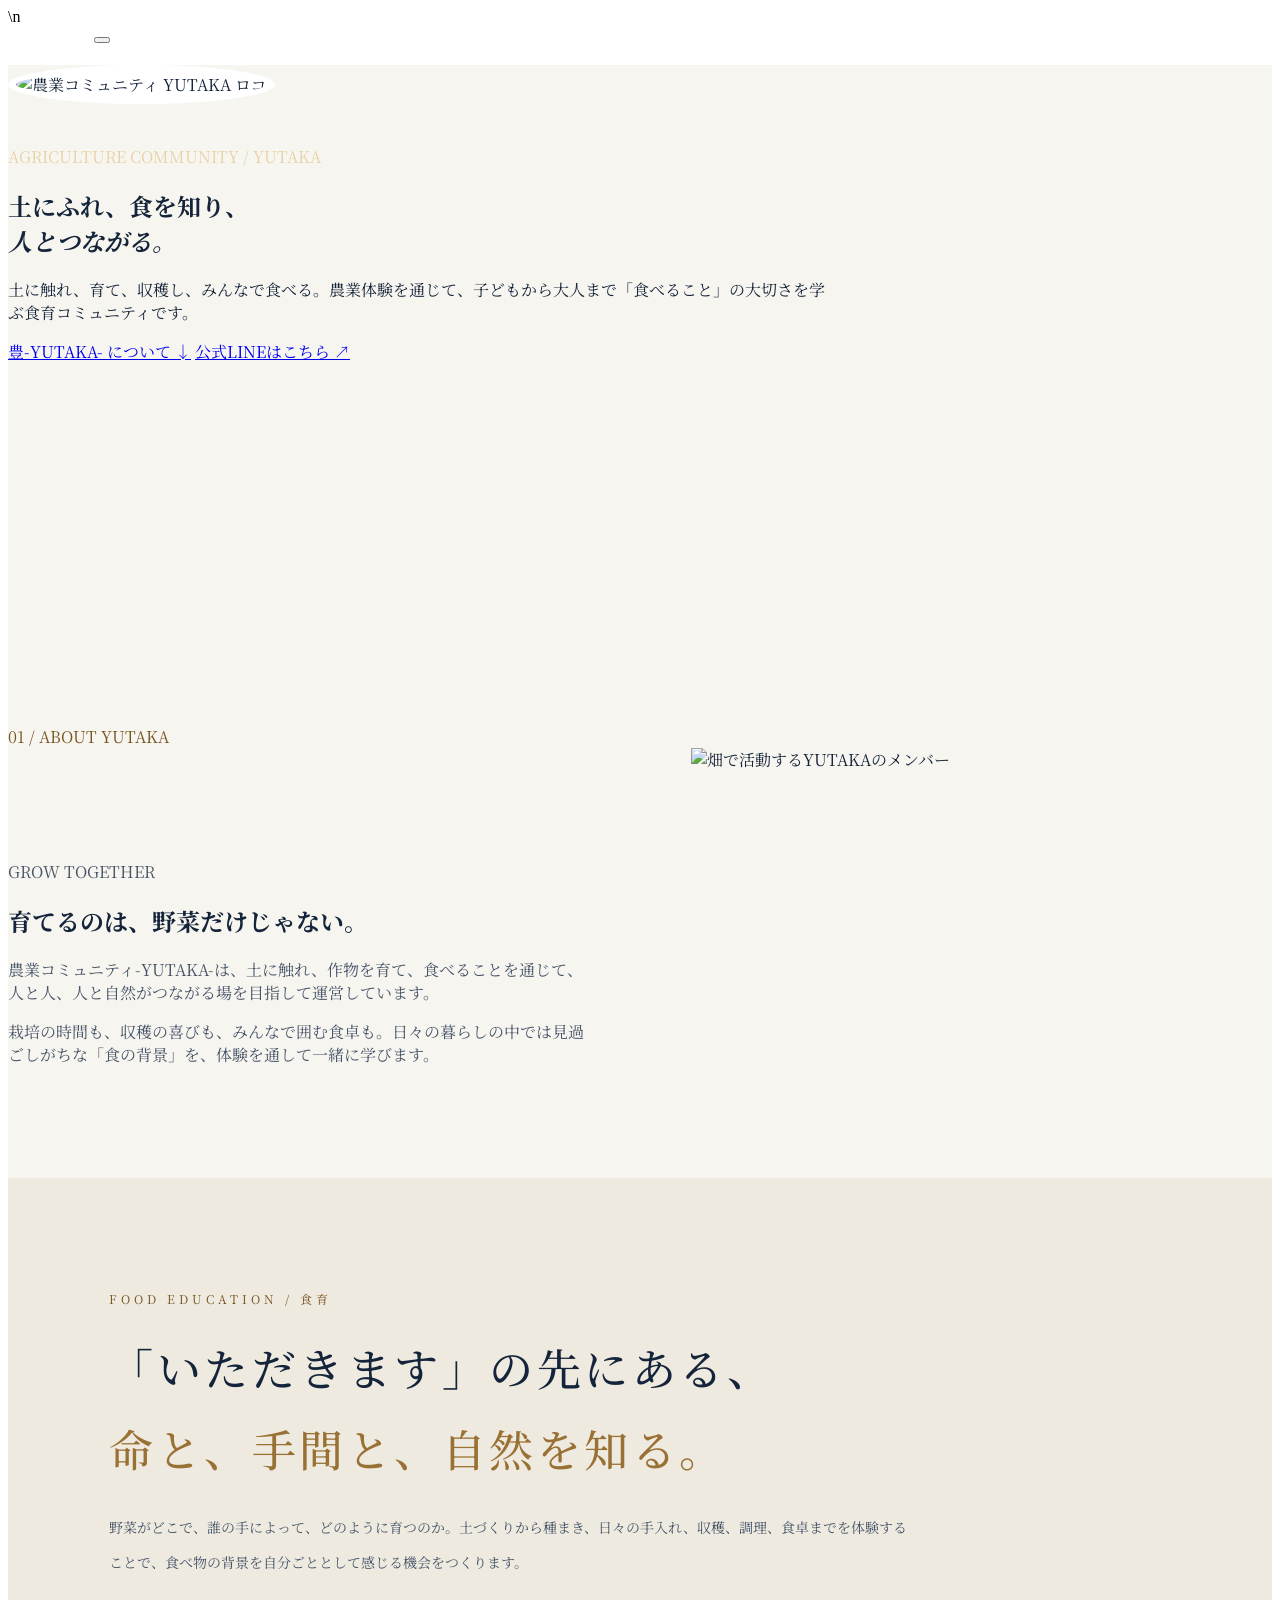
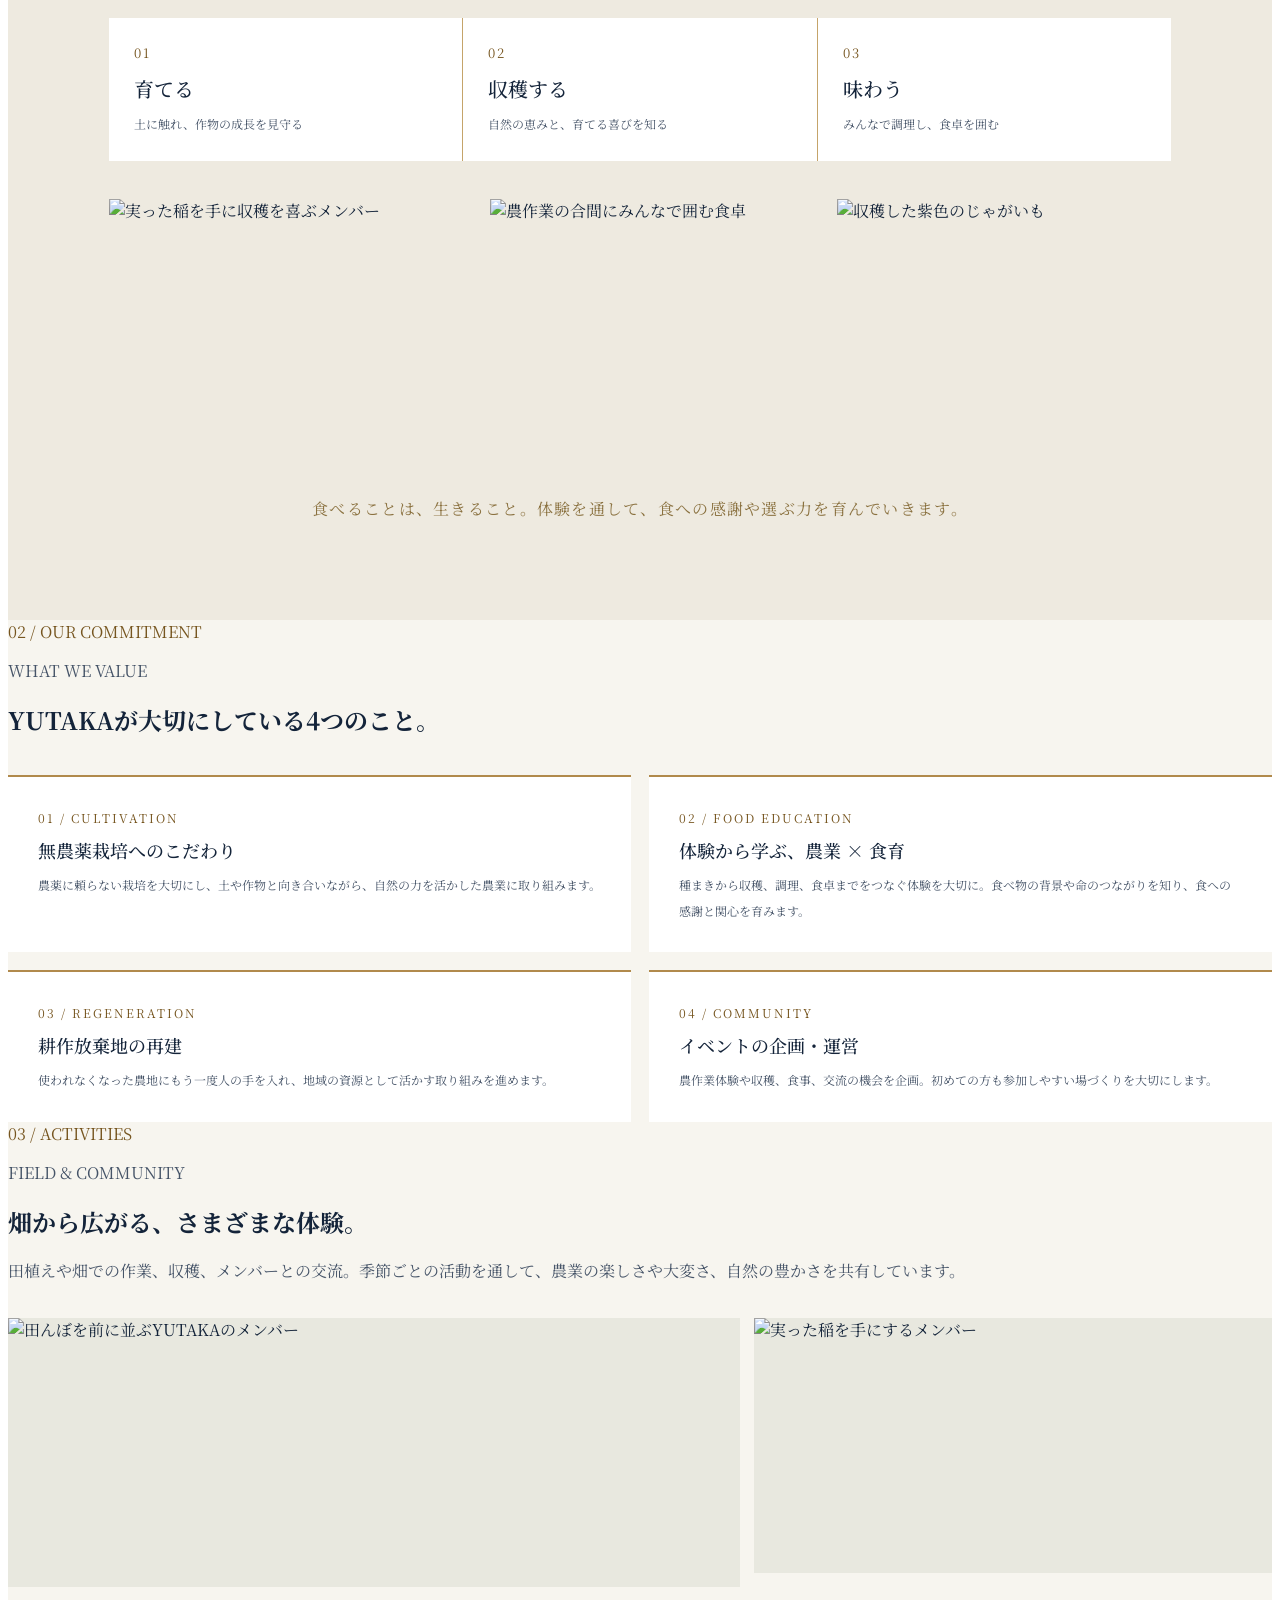
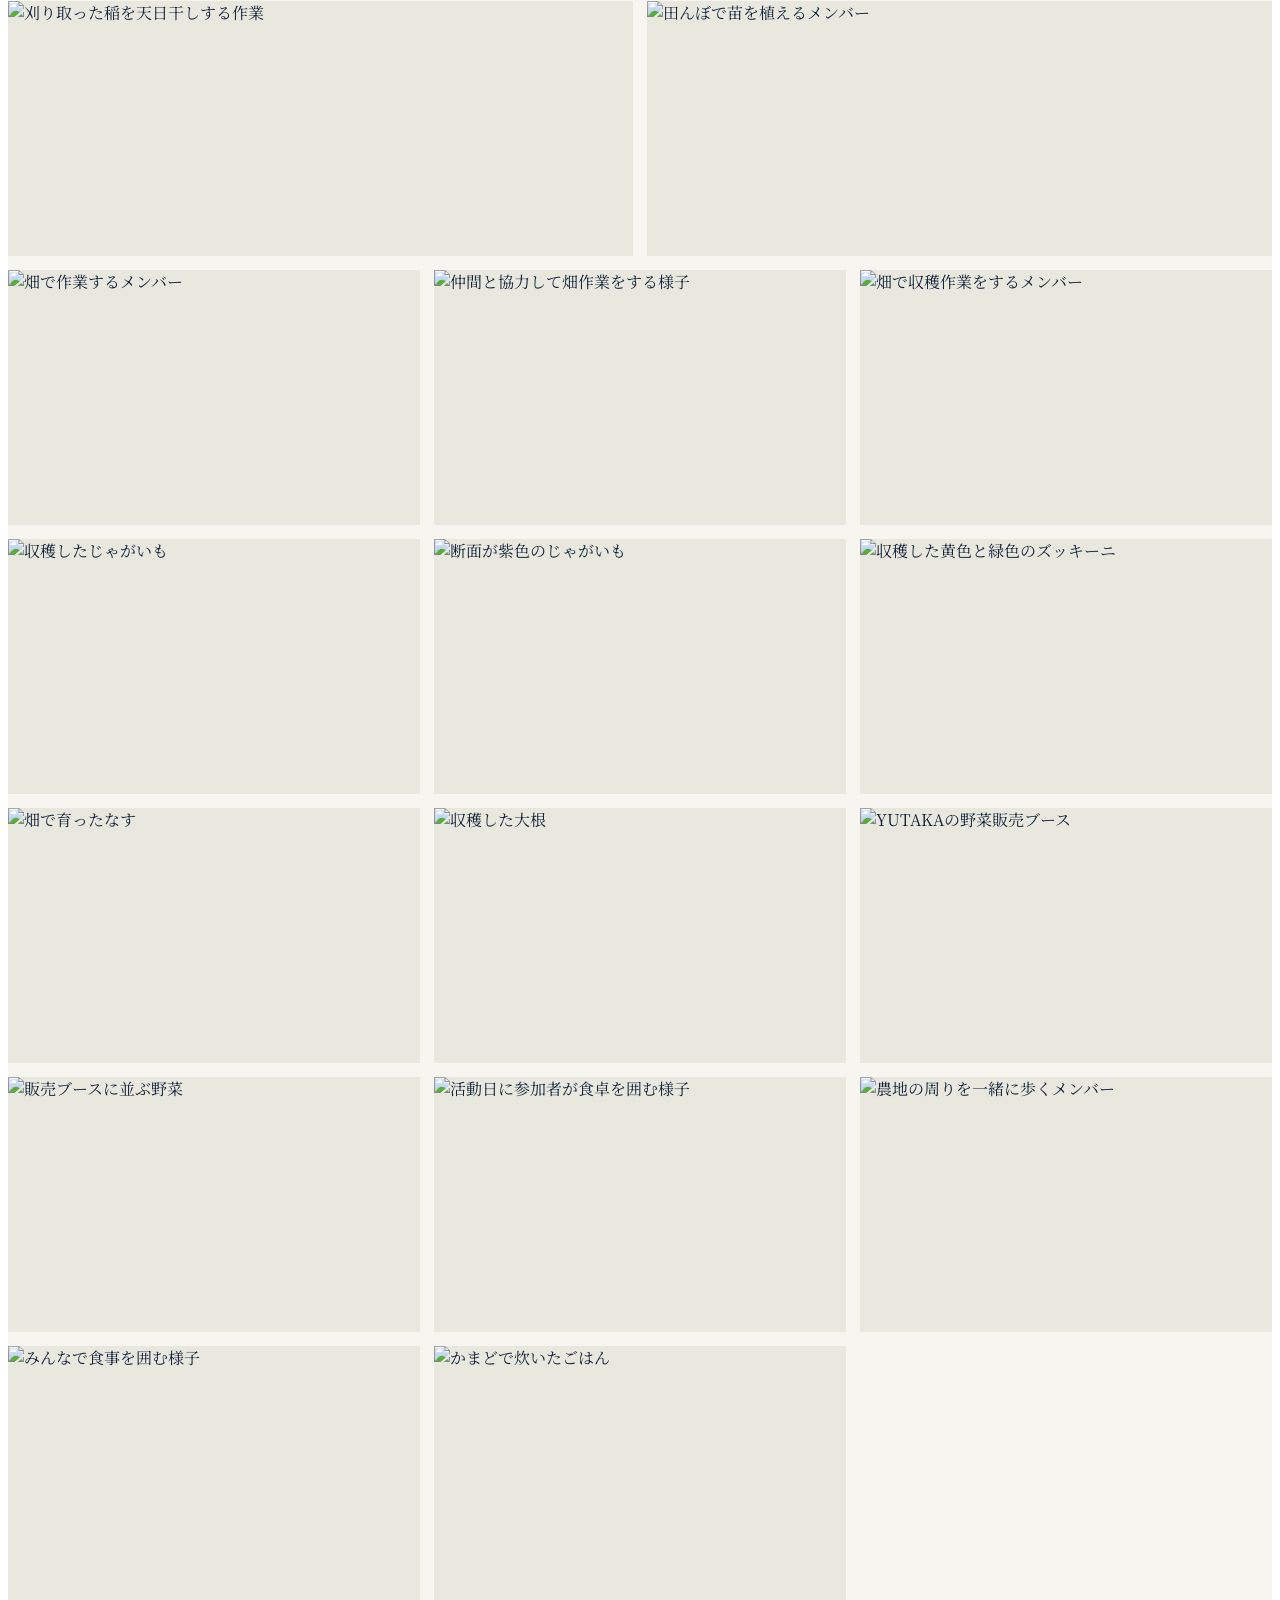
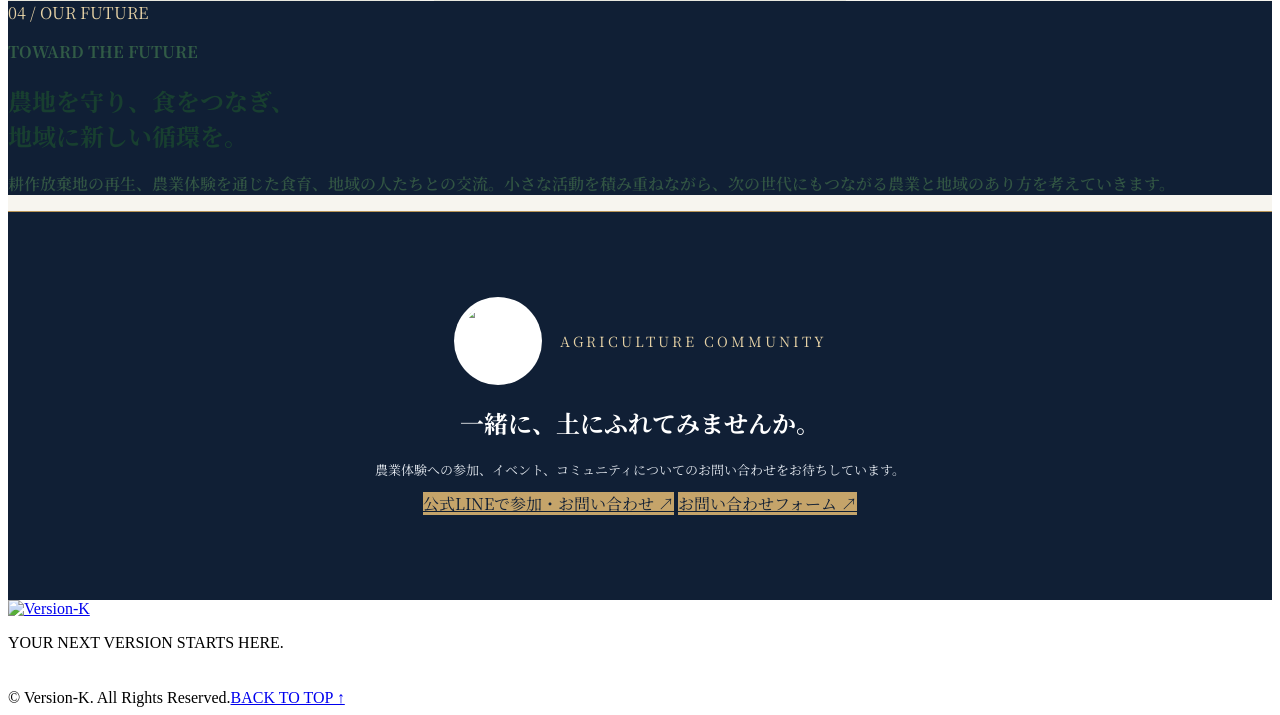
==== commit 61ce5686: "Add files via upload" ====
--- a/agriculture.html
+++ b/agriculture.html
@@ -251,15 +251,22 @@
 }
 
 </style>
+  <link rel="stylesheet" href="future-theme.css">
+  <link rel="stylesheet" href="vk-global-future.css">
+  <link rel="stylesheet" href="vk-bpo-layout.css">
+  <link rel="stylesheet" href="vk-balanced-system.css">
+  <link rel="stylesheet" href="vk-balanced-motion.css">
+  <link rel="stylesheet" href="vk-responsive-final.css">
+  <link rel="stylesheet" href="vk-header-navigation.css">
+  <link rel="stylesheet" href="vk-content-visibility-fix.css">
+  <link rel="stylesheet" href="vk-site-unified.css">
+  <link rel="stylesheet" href="vk-final-readability-repair.css">
 </head>
 <body>
 <header class="header">
 <a class="logo" href="index.html" aria-label="Version-K ホーム"><img src="images/version-k-main-logo.png" alt="Version-K"></a>
 <button class="menu-btn" aria-label="メニュー" aria-expanded="false"><i></i><i></i></button>
-<nav class="nav">
-<a href="index.html">TOP</a><a href="thought.html">想い</a><a href="index.html#business">事業内容</a>
-<a href="company.html">会社概要</a><a href="recruit.html">採用</a><a class="nav-cta" href="contact.html">お問い合わせ ↗</a>
-</nav>
+<nav class="nav" aria-label="メインナビゲーション"><a href="index.html"><span class="vk-nav-en">TOP</span><span class="vk-nav-ja">トップ</span></a><a href="index.html#vision"><span class="vk-nav-en">VISION</span><span class="vk-nav-ja">ビジョン</span></a><a href="index.html#business"><span class="vk-nav-en">BUSINESS</span><span class="vk-nav-ja">事業内容</span></a><a href="bpo.html"><span class="vk-nav-en">BPO</span><span class="vk-nav-ja">BPO</span></a><a href="index.html#products"><span class="vk-nav-en">PRODUCTS</span><span class="vk-nav-ja">プロダクト</span></a><a href="thought.html"><span class="vk-nav-en">THOUGHT</span><span class="vk-nav-ja">想い</span></a><a href="company.html"><span class="vk-nav-en">COMPANY</span><span class="vk-nav-ja">会社概要</span></a><a href="recruit.html"><span class="vk-nav-en">CAREERS</span><span class="vk-nav-ja">採用</span></a><a class="nav-cta" href="contact.html"><span class="vk-nav-en">CONTACT</span><span class="vk-nav-ja">お問い合わせ</span><span class="vk-nav-arrow">↗</span></a></nav>
 </header>
 <main class="yutaka-page">
 <section class="hero">
@@ -371,4 +378,6 @@
 </footer>
 <script src="script.js"></script>
 <script src="modern-motion.js"></script><script src="vk-motion.js" defer></script>
+  <script src="vk-global-motion.js" defer></script>
+  <script src="vk-balanced-motion.js" defer></script>
 </body></html>
